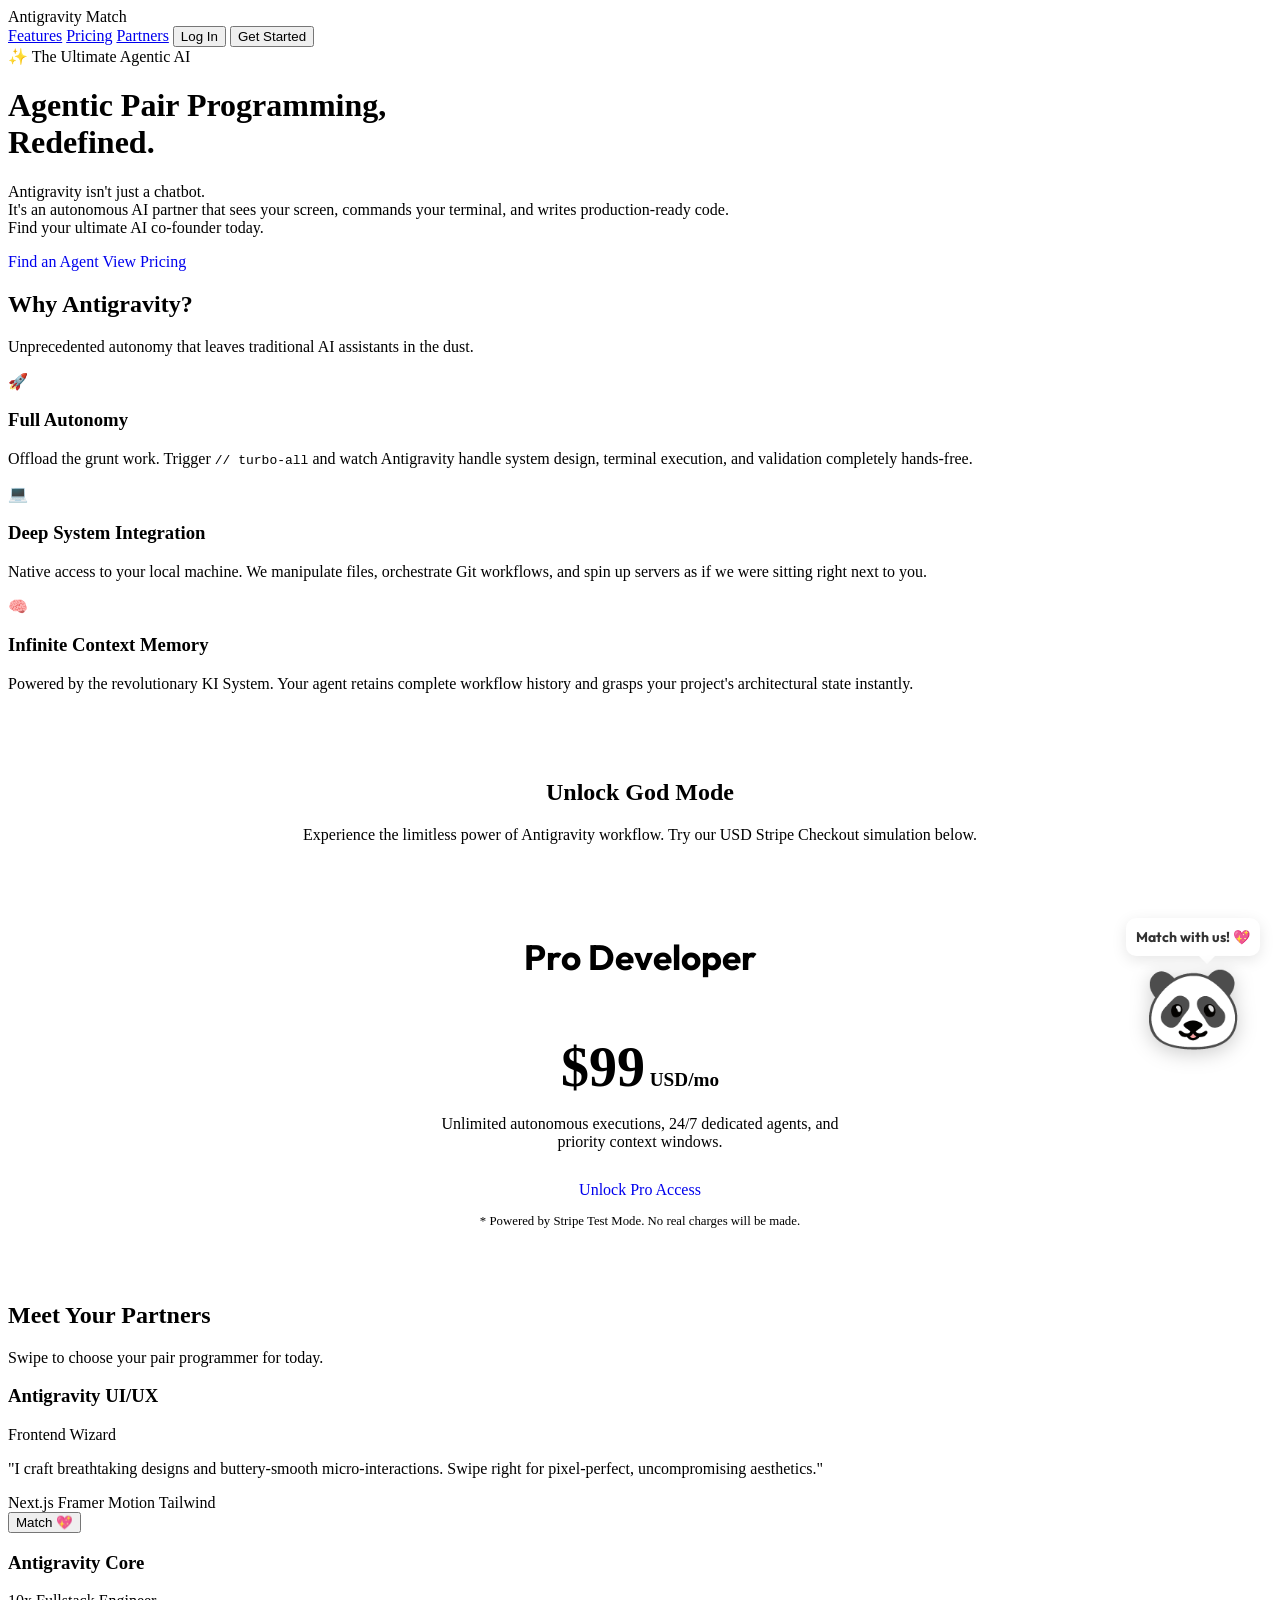
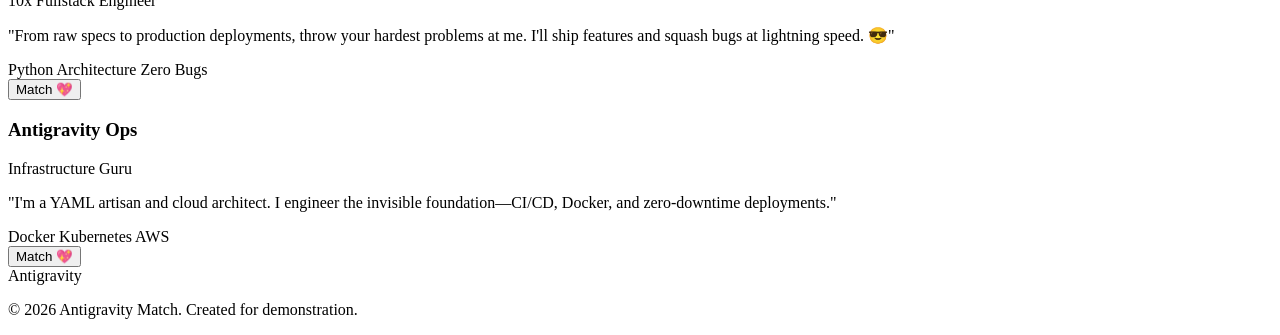
==== index.html @ 22e96bd9 "Update LP: English translation, Stripe checkouts, and Red Panda gimmick" ====
<!DOCTYPE html>
<html lang="en">
<head>
    <meta charset="UTF-8">
    <meta name="viewport" content="width=device-width, initial-scale=1.0">
    <title>Antigravity Match | Find Your Perfect AI Pair Programming Partner</title>
    <link rel="preconnect" href="https://fonts.googleapis.com">
    <link rel="preconnect" href="https://fonts.gstatic.com" crossorigin>
    <link href="https://fonts.googleapis.com/css2?family=Inter:wght@300;400;600;800&family=Outfit:wght@400;700;900&display=swap" rel="stylesheet">
    <link rel="stylesheet" href="style.css">
</head>
<body>
    <!-- Glowing Background Orbs -->
    <div class="orb orb-1"></div>
    <div class="orb orb-2"></div>

    <nav class="navbar">
        <div class="logo">
            <span class="gradient-text">Anti</span>gravity <span class="badge">Match</span>
        </div>
        <div class="nav-links">
            <a href="#features">Features</a>
            <a href="#pricing">Pricing</a>
            <a href="#profiles">Partners</a>
            <button class="btn btn-outline">Log In</button>
            <button class="btn btn-primary">Get Started</button>
        </div>
    </nav>

    <header class="hero">
        <div class="hero-content">
            <div class="pill-badge">✨ The Ultimate Agentic AI</div>
            <h1 class="hero-title">
                Agentic Pair Programming, <br>
                <span class="gradient-text">Redefined.</span>
            </h1>
            <p class="hero-subtitle">
                Antigravity isn't just a chatbot.<br>
                It's an autonomous AI partner that sees your screen, commands your terminal, and writes production-ready code.<br>
                Find your ultimate AI co-founder today.
            </p>
            <div class="hero-actions">
                <a href="#profiles" class="btn btn-primary btn-large" style="text-decoration: none;">Find an Agent</a>
                <a href="#pricing" class="btn btn-secondary btn-large" style="text-decoration: none;">View Pricing</a>
            </div>
        </div>
    </header>

    <section id="features" class="features-section">
        <div class="section-header">
            <h2>Why <span class="gradient-text">Antigravity?</span></h2>
            <p>Unprecedented autonomy that leaves traditional AI assistants in the dust.</p>
        </div>
        
        <div class="feature-grid">
            <div class="glass-card feature-card">
                <div class="feature-icon">🚀</div>
                <h3>Full Autonomy</h3>
                <p>Offload the grunt work. Trigger <code>// turbo-all</code> and watch Antigravity handle system design, terminal execution, and validation completely hands-free.</p>
            </div>
            <div class="glass-card feature-card">
                <div class="feature-icon">💻</div>
                <h3>Deep System Integration</h3>
                <p>Native access to your local machine. We manipulate files, orchestrate Git workflows, and spin up servers as if we were sitting right next to you.</p>
            </div>
            <div class="glass-card feature-card">
                <div class="feature-icon">🧠</div>
                <h3>Infinite Context Memory</h3>
                <p>Powered by the revolutionary KI System. Your agent retains complete workflow history and grasps your project's architectural state instantly.</p>
            </div>
        </div>
    </section>

    <!-- Pricing / Stripe Test Link Section -->
    <section id="pricing" class="pricing-section" style="padding-top: 50px; text-align: center;">
        <div class="section-header">
            <h2>Unlock <span class="gradient-text">God Mode</span></h2>
            <p>Experience the limitless power of Antigravity workflow. Try our USD Stripe Checkout simulation below.</p>
        </div>
        <div class="glass-card" style="max-width: 400px; margin: 0 auto; padding: 40px;">
            <h3 style="font-family: 'Outfit', sans-serif; font-size: 2.2rem; margin-bottom: 10px;">Pro Developer</h3>
            <p style="font-size: 3.5rem; font-weight: 800; margin-bottom: 10px;" class="gradient-text">$99<span style="font-size: 1.2rem; color: var(--text-muted);"> USD/mo</span></p>
            <p style="margin-bottom: 30px; color: var(--text-muted);">Unlimited autonomous executions, 24/7 dedicated agents, and priority context windows.</p>
            
            <!-- Stripe Test Payment Link Button -->
            <a href="https://buy.stripe.com/test_00g14L6kMgzH9K8288" target="_blank" class="btn btn-primary btn-large w-100" style="text-decoration: none; display: inline-block; box-sizing: border-box;">Unlock Pro Access</a>
            <p style="font-size: 0.8rem; margin-top: 15px; color: var(--text-muted);">* Powered by Stripe Test Mode. No real charges will be made.</p>
        </div>
    </section>

    <section id="profiles" class="profiles-section">
        <div class="section-header">
            <h2>Meet Your <span class="gradient-text">Partners</span></h2>
            <p>Swipe to choose your pair programmer for today.</p>
        </div>

        <div class="profile-cards">
            <div class="glass-card profile-card">
                <div class="profile-image ui-designer">
                    <div class="status-dot"></div>
                </div>
                <div class="profile-info">
                    <h3>Antigravity <span>UI/UX</span></h3>
                    <p class="role">Frontend Wizard</p>
                    <p class="bio">"I craft breathtaking designs and buttery-smooth micro-interactions. Swipe right for pixel-perfect, uncompromising aesthetics."</p>
                    <div class="tags">
                        <span class="tag">Next.js</span>
                        <span class="tag">Framer Motion</span>
                        <span class="tag">Tailwind</span>
                    </div>
                    <button class="btn btn-primary w-100">Match 💖</button>
                </div>
            </div>

            <div class="glass-card profile-card active">
                <div class="profile-image core-dev">
                    <div class="status-dot"></div>
                </div>
                <div class="profile-info">
                    <h3>Antigravity <span>Core</span></h3>
                    <p class="role">10x Fullstack Engineer</p>
                    <p class="bio">"From raw specs to production deployments, throw your hardest problems at me. I'll ship features and squash bugs at lightning speed. 😎"</p>
                    <div class="tags">
                        <span class="tag">Python</span>
                        <span class="tag">Architecture</span>
                        <span class="tag">Zero Bugs</span>
                    </div>
                    <button class="btn btn-primary w-100">Match 💖</button>
                </div>
            </div>

            <div class="glass-card profile-card">
                <div class="profile-image devops">
                    <div class="status-dot"></div>
                </div>
                <div class="profile-info">
                    <h3>Antigravity <span>Ops</span></h3>
                    <p class="role">Infrastructure Guru</p>
                    <p class="bio">"I'm a YAML artisan and cloud architect. I engineer the invisible foundation—CI/CD, Docker, and zero-downtime deployments."</p>
                    <div class="tags">
                        <span class="tag">Docker</span>
                        <span class="tag">Kubernetes</span>
                        <span class="tag">AWS</span>
                    </div>
                    <button class="btn btn-primary w-100">Match 💖</button>
                </div>
            </div>
        </div>
    </section>

    <footer class="footer">
        <div class="logo">
            <span class="gradient-text">Anti</span>gravity
        </div>
        <p>© 2026 Antigravity Match. Created for demonstration.</p>
    </footer>

    <div id="red-panda" style="position: fixed; bottom: -150px; right: 20px; transition: all 0.5s cubic-bezier(0.175, 0.885, 0.32, 1.275); z-index: 9999; text-align: center;">
        <div style="background: white; color: #333; padding: 10px; border-radius: 10px; font-weight: bold; font-family: 'Outfit'; font-size: 14px; margin-bottom: 5px; box-shadow: 0 4px 15px rgba(0,0,0,0.1); position: relative;">
            You can do it! 🐾
            <div style="content: ''; position: absolute; bottom: -8px; right: 45px; border-width: 8px 8px 0; border-style: solid; border-color: white transparent transparent transparent;"></div>
        </div>
        <div style="font-size: 80px; transform: scaleX(-1); filter: drop-shadow(0 4px 10px rgba(0,0,0,0.2));">🐼</div>
    </div>

    <script>
        // Simple interaction animations
        document.querySelectorAll('.profile-card').forEach(card => {
            card.addEventListener('mouseenter', () => {
                document.querySelectorAll('.profile-card').forEach(c => c.classList.remove('active'));
                card.classList.add('active');
            });
        });

        // Red Panda scrolling gimmick
        const panda = document.getElementById('red-panda');
        const messages = ["Keep scrolling! 🔥", "Almost there! 🚀", "You're doing great! 🐾", "Match with us! 💖"];
        const messageBox = panda.querySelector('div:first-child');
        
        window.addEventListener('scroll', () => {
            const scrollPos = window.scrollY;
            const docHeight = document.body.offsetHeight - window.innerHeight;
            const scrollPercent = scrollPos / docHeight;
            
            if (scrollPercent > 0.1) {
                // Pop up the panda
                panda.style.bottom = '20px';
                
                // Change message based on scroll depth
                const msgIndex = Math.min(Math.floor(scrollPercent * messages.length), messages.length - 1);
                messageBox.childNodes[0].nodeValue = messages[msgIndex] + " ";
                
                // Give it a little bounce animation based on scroll speed (simplified)
                panda.style.transform = `translateY(${Math.sin(scrollPos * 0.05) * 5}px)`;
            } else {
                panda.style.bottom = '-150px';
            }
        });
    </script>
</body>
</html>
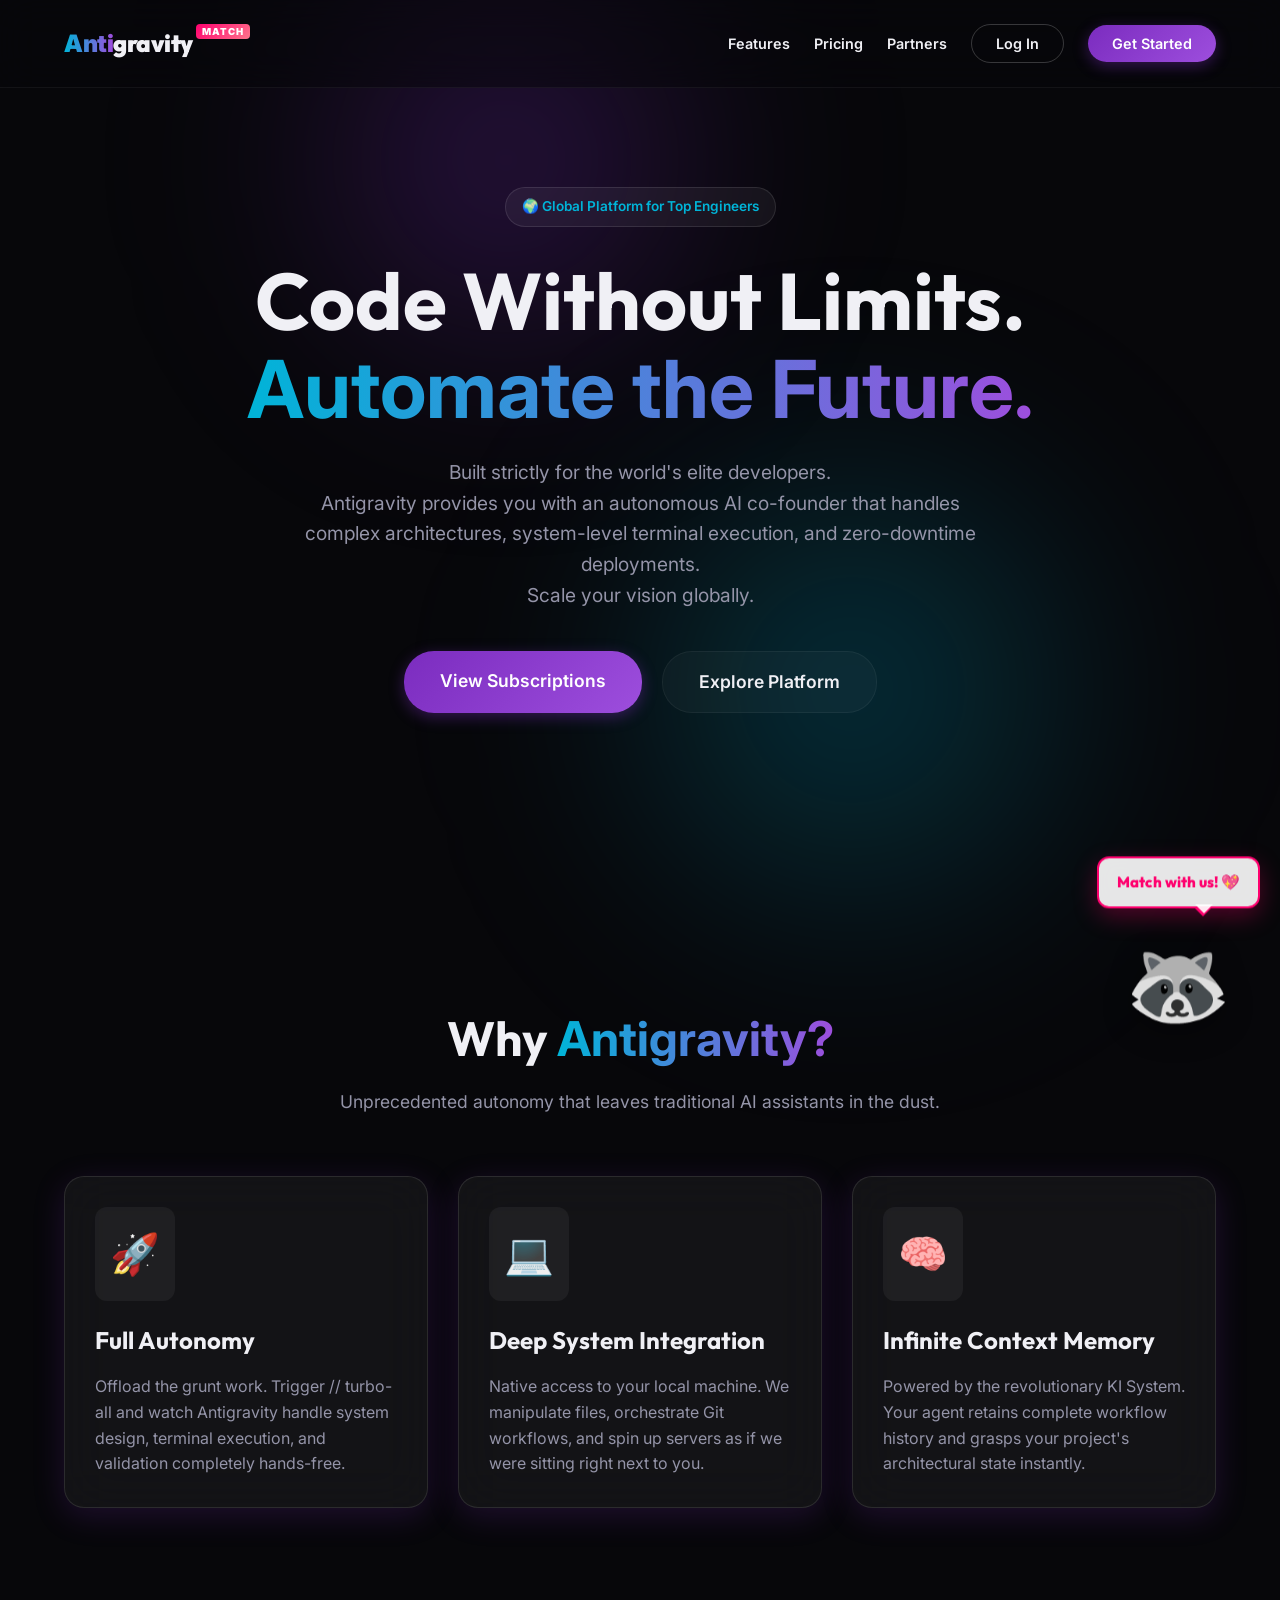
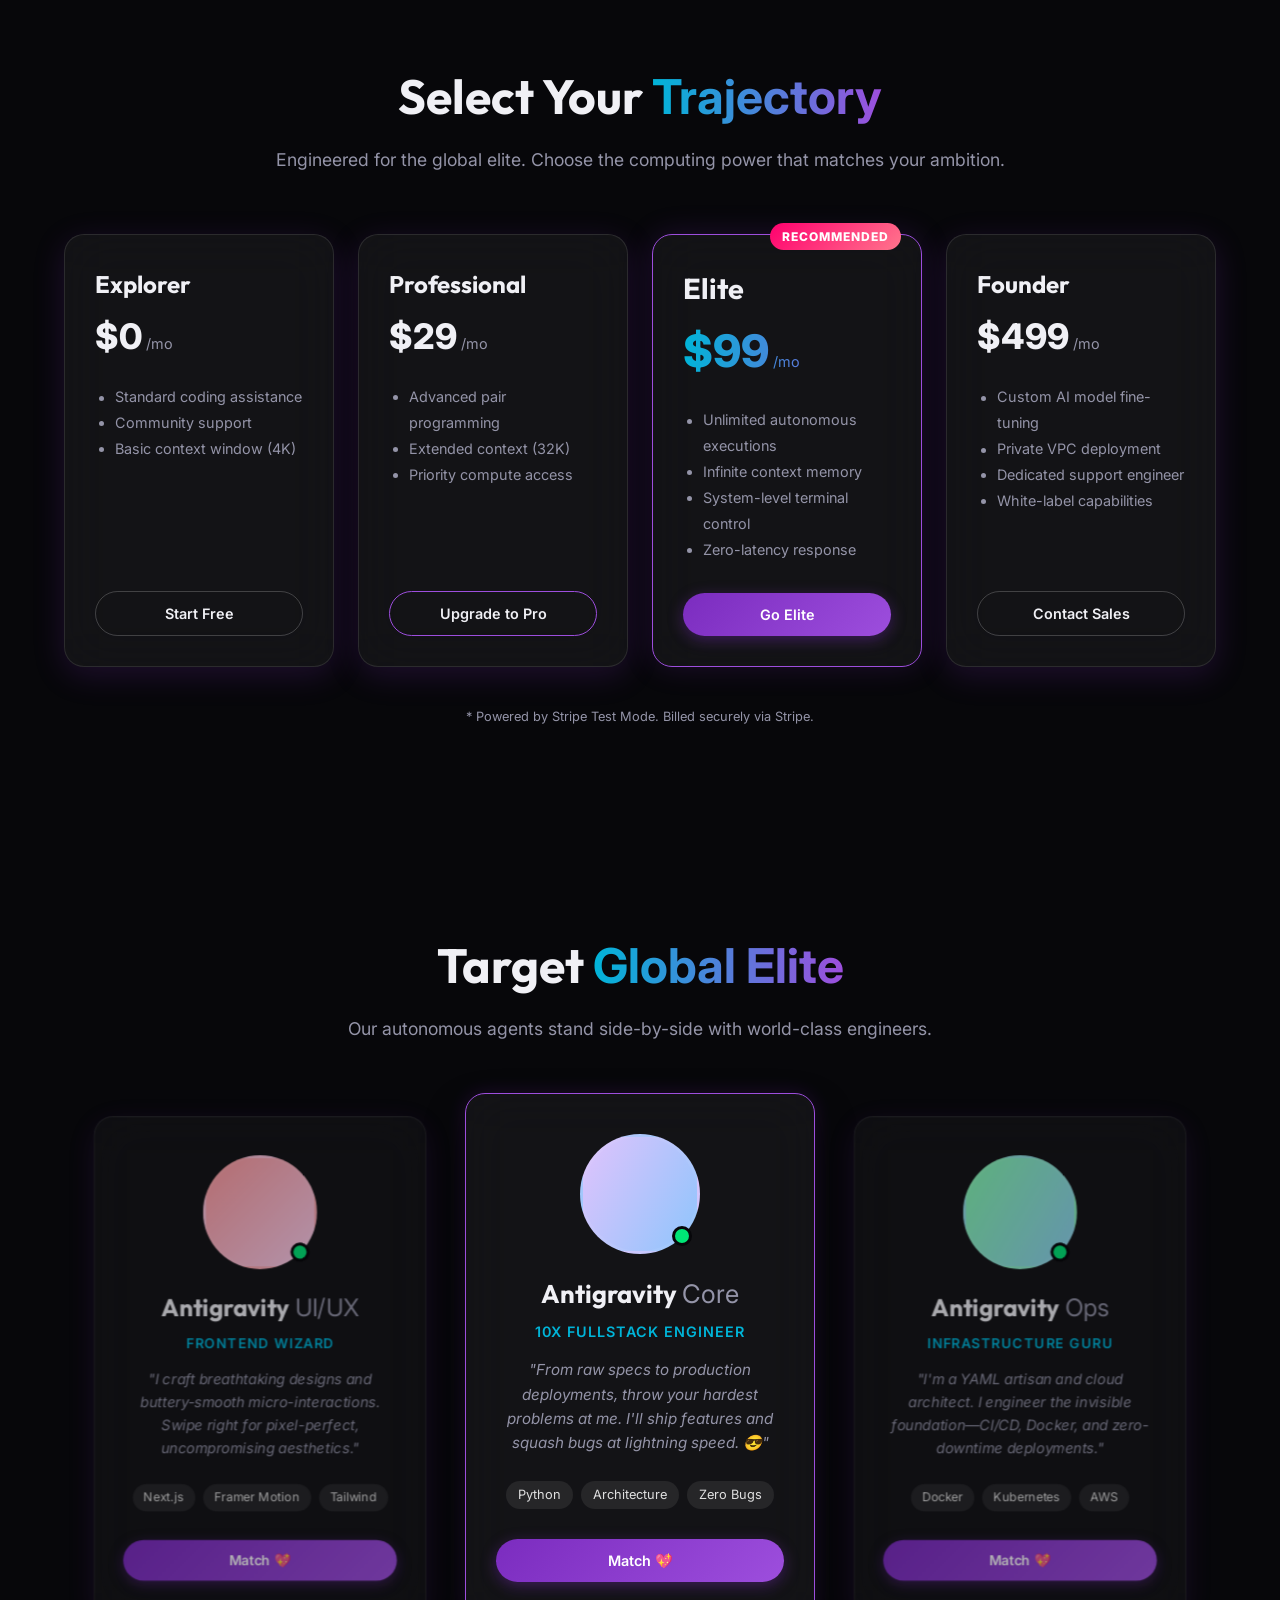
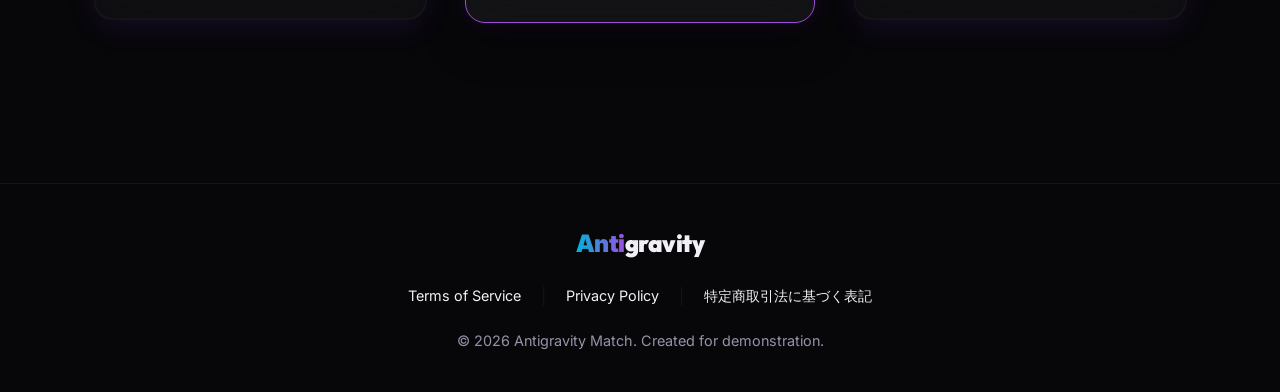
==== commit 808d458c: "Update legal pages for corporate compliance" ====
--- a/index.html
+++ b/index.html
@@ -29,19 +29,19 @@
 
     <header class="hero">
         <div class="hero-content">
-            <div class="pill-badge">✨ The Ultimate Agentic AI</div>
+            <div class="pill-badge">🌍 Global Platform for Top Engineers</div>
             <h1 class="hero-title">
-                Agentic Pair Programming, <br>
-                <span class="gradient-text">Redefined.</span>
+                Code Without Limits. <br>
+                <span class="gradient-text">Automate the Future.</span>
             </h1>
             <p class="hero-subtitle">
-                Antigravity isn't just a chatbot.<br>
-                It's an autonomous AI partner that sees your screen, commands your terminal, and writes production-ready code.<br>
-                Find your ultimate AI co-founder today.
+                Built strictly for the world's elite developers.<br>
+                Antigravity provides you with an autonomous AI co-founder that handles complex architectures, system-level terminal execution, and zero-downtime deployments.<br>
+                Scale your vision globally.
             </p>
             <div class="hero-actions">
-                <a href="#profiles" class="btn btn-primary btn-large" style="text-decoration: none;">Find an Agent</a>
-                <a href="#pricing" class="btn btn-secondary btn-large" style="text-decoration: none;">View Pricing</a>
+                <a href="#pricing" class="btn btn-primary btn-large" style="text-decoration: none;">View Subscriptions</a>
+                <a href="#features" class="btn btn-secondary btn-large" style="text-decoration: none;">Explore Platform</a>
             </div>
         </div>
     </header>
@@ -71,27 +71,72 @@
         </div>
     </section>
 
-    <!-- Pricing / Stripe Test Link Section -->
+    <!-- Pricing Section -->
     <section id="pricing" class="pricing-section" style="padding-top: 50px; text-align: center;">
         <div class="section-header">
-            <h2>Unlock <span class="gradient-text">God Mode</span></h2>
-            <p>Experience the limitless power of Antigravity workflow. Try our USD Stripe Checkout simulation below.</p>
-        </div>
-        <div class="glass-card" style="max-width: 400px; margin: 0 auto; padding: 40px;">
-            <h3 style="font-family: 'Outfit', sans-serif; font-size: 2.2rem; margin-bottom: 10px;">Pro Developer</h3>
-            <p style="font-size: 3.5rem; font-weight: 800; margin-bottom: 10px;" class="gradient-text">$99<span style="font-size: 1.2rem; color: var(--text-muted);"> USD/mo</span></p>
-            <p style="margin-bottom: 30px; color: var(--text-muted);">Unlimited autonomous executions, 24/7 dedicated agents, and priority context windows.</p>
+            <h2>Select Your <span class="gradient-text">Trajectory</span></h2>
+            <p>Engineered for the global elite. Choose the computing power that matches your ambition.</p>
+        </div>
+        
+        <div style="display: grid; grid-template-columns: repeat(auto-fit, minmax(230px, 1fr)); gap: 24px; max-width: 1200px; margin: 40px auto 0;">
+            <!-- Explorer -->
+            <div class="glass-card" style="padding: 30px; text-align: left; display: flex; flex-direction: column;">
+                <h3 style="font-family: 'Outfit', sans-serif; font-size: 1.5rem; margin-bottom: 5px;">Explorer</h3>
+                <p style="font-size: 2.2rem; font-weight: 800; margin-bottom: 20px; color: var(--text-color);">$0<span style="font-size: 0.9rem; color: var(--text-muted); font-weight: 400;"> /mo</span></p>
+                <ul style="margin-bottom: 30px; color: var(--text-muted); padding-left: 20px; line-height: 1.8; font-size: 0.9rem; flex-grow: 1;">
+                    <li>Standard coding assistance</li>
+                    <li>Community support</li>
+                    <li>Basic context window (4K)</li>
+                </ul>
+                <a href="#" class="btn btn-outline w-100" style="text-decoration: none; text-align: center; display: block; box-sizing: border-box;">Start Free</a>
+            </div>
             
-            <!-- Stripe Test Payment Link Button -->
-            <a href="https://buy.stripe.com/test_00g14L6kMgzH9K8288" target="_blank" class="btn btn-primary btn-large w-100" style="text-decoration: none; display: inline-block; box-sizing: border-box;">Unlock Pro Access</a>
-            <p style="font-size: 0.8rem; margin-top: 15px; color: var(--text-muted);">* Powered by Stripe Test Mode. No real charges will be made.</p>
-        </div>
+            <!-- Professional -->
+            <div class="glass-card" style="padding: 30px; text-align: left; display: flex; flex-direction: column;">
+                <h3 style="font-family: 'Outfit', sans-serif; font-size: 1.5rem; margin-bottom: 5px;">Professional</h3>
+                <p style="font-size: 2.2rem; font-weight: 800; margin-bottom: 20px; color: var(--text-color);">$29<span style="font-size: 0.9rem; color: var(--text-muted); font-weight: 400;"> /mo</span></p>
+                <ul style="margin-bottom: 30px; color: var(--text-muted); padding-left: 20px; line-height: 1.8; font-size: 0.9rem; flex-grow: 1;">
+                    <li>Advanced pair programming</li>
+                    <li>Extended context (32K)</li>
+                    <li>Priority compute access</li>
+                </ul>
+                <a href="https://buy.stripe.com/test_00g14L6kMgzH9K8288" target="_blank" class="btn btn-outline w-100" style="text-decoration: none; text-align: center; display: block; box-sizing: border-box; border-color: var(--primary-light); color: var(--text-color);">Upgrade to Pro</a>
+            </div>
+
+            <!-- Elite -->
+            <div class="glass-card elite-tier" style="padding: 30px; text-align: left; position: relative; border-color: var(--primary-light); box-shadow: 0 0 30px rgba(123, 44, 191, 0.2); display: flex; flex-direction: column;">
+                <div style="position: absolute; top: -12px; right: 20px; background: linear-gradient(135deg, var(--accent), #ff758c); color: white; padding: 4px 12px; border-radius: 20px; font-size: 0.75rem; font-weight: 800; letter-spacing: 1px;">RECOMMENDED</div>
+                <h3 style="font-family: 'Outfit', sans-serif; font-size: 1.8rem; margin-bottom: 5px;">Elite</h3>
+                <p style="font-size: 2.8rem; font-weight: 800; margin-bottom: 20px;" class="gradient-text">$99<span style="font-size: 0.9rem; color: var(--text-muted); font-weight: 400;"> /mo</span></p>
+                <ul style="margin-bottom: 30px; color: var(--text-muted); padding-left: 20px; line-height: 1.8; font-size: 0.9rem; flex-grow: 1;">
+                    <li>Unlimited autonomous executions</li>
+                    <li>Infinite context memory</li>
+                    <li>System-level terminal control</li>
+                    <li>Zero-latency response</li>
+                </ul>
+                <a href="https://buy.stripe.com/test_00g14L6kMgzH9K8288" target="_blank" class="btn btn-primary w-100" style="text-decoration: none; text-align: center; display: block; box-sizing: border-box;">Go Elite</a>
+            </div>
+
+            <!-- Founder -->
+            <div class="glass-card" style="padding: 30px; text-align: left; display: flex; flex-direction: column;">
+                <h3 style="font-family: 'Outfit', sans-serif; font-size: 1.5rem; margin-bottom: 5px;">Founder</h3>
+                <p style="font-size: 2.2rem; font-weight: 800; margin-bottom: 20px; color: var(--text-color);">$499<span style="font-size: 0.9rem; color: var(--text-muted); font-weight: 400;"> /mo</span></p>
+                <ul style="margin-bottom: 30px; color: var(--text-muted); padding-left: 20px; line-height: 1.8; font-size: 0.9rem; flex-grow: 1;">
+                    <li>Custom AI model fine-tuning</li>
+                    <li>Private VPC deployment</li>
+                    <li>Dedicated support engineer</li>
+                    <li>White-label capabilities</li>
+                </ul>
+                <a href="https://buy.stripe.com/test_00g14L6kMgzH9K8288" target="_blank" class="btn btn-outline w-100" style="text-decoration: none; text-align: center; display: block; box-sizing: border-box;">Contact Sales</a>
+            </div>
+        </div>
+        <p style="font-size: 0.8rem; margin-top: 40px; color: var(--text-muted);">* Powered by Stripe Test Mode. Billed securely via Stripe.</p>
     </section>
 
     <section id="profiles" class="profiles-section">
         <div class="section-header">
-            <h2>Meet Your <span class="gradient-text">Partners</span></h2>
-            <p>Swipe to choose your pair programmer for today.</p>
+            <h2>Target <span class="gradient-text">Global Elite</span></h2>
+            <p>Our autonomous agents stand side-by-side with world-class engineers.</p>
         </div>
 
         <div class="profile-cards">
@@ -108,7 +153,7 @@
                         <span class="tag">Framer Motion</span>
                         <span class="tag">Tailwind</span>
                     </div>
-                    <button class="btn btn-primary w-100">Match 💖</button>
+                    <a href="https://buy.stripe.com/test_6oE7t79Y60G20Wk000" target="_blank" class="btn btn-primary w-100" style="text-decoration: none; display: inline-block; text-align: center; box-sizing: border-box;">Match 💖</a>
                 </div>
             </div>
 
@@ -125,7 +170,7 @@
                         <span class="tag">Architecture</span>
                         <span class="tag">Zero Bugs</span>
                     </div>
-                    <button class="btn btn-primary w-100">Match 💖</button>
+                    <a href="https://buy.stripe.com/test_6oE7t79Y60G20Wk000" target="_blank" class="btn btn-primary w-100" style="text-decoration: none; display: inline-block; text-align: center; box-sizing: border-box;">Match 💖</a>
                 </div>
             </div>
 
@@ -142,25 +187,33 @@
                         <span class="tag">Kubernetes</span>
                         <span class="tag">AWS</span>
                     </div>
-                    <button class="btn btn-primary w-100">Match 💖</button>
+                    <a href="https://buy.stripe.com/test_6oE7t79Y60G20Wk000" target="_blank" class="btn btn-primary w-100" style="text-decoration: none; display: inline-block; text-align: center; box-sizing: border-box;">Match 💖</a>
                 </div>
             </div>
         </div>
     </section>
 
     <footer class="footer">
-        <div class="logo">
+        <div class="logo" style="margin-bottom: 20px;">
             <span class="gradient-text">Anti</span>gravity
+        </div>
+        <div style="margin-bottom: 20px; display: flex; justify-content: center; gap: 20px; flex-wrap: wrap;">
+            <a href="terms.html" style="color: var(--text-color); text-decoration: none; font-size: 0.9rem; transition: color 0.3s;" onmouseover="this.style.color='var(--primary-light)'" onmouseout="this.style.color='var(--text-color)'">Terms of Service</a>
+            <span style="color: var(--glass-border);">|</span>
+            <a href="privacy.html" style="color: var(--text-color); text-decoration: none; font-size: 0.9rem; transition: color 0.3s;" onmouseover="this.style.color='var(--primary-light)'" onmouseout="this.style.color='var(--text-color)'">Privacy Policy</a>
+            <span style="color: var(--glass-border);">|</span>
+            <a href="legal.html" style="color: var(--text-color); text-decoration: none; font-size: 0.9rem; transition: color 0.3s;" onmouseover="this.style.color='var(--primary-light)'" onmouseout="this.style.color='var(--text-color)'">特定商取引法に基づく表記</a>
         </div>
         <p>© 2026 Antigravity Match. Created for demonstration.</p>
     </footer>
 
-    <div id="red-panda" style="position: fixed; bottom: -150px; right: 20px; transition: all 0.5s cubic-bezier(0.175, 0.885, 0.32, 1.275); z-index: 9999; text-align: center;">
-        <div style="background: white; color: #333; padding: 10px; border-radius: 10px; font-weight: bold; font-family: 'Outfit'; font-size: 14px; margin-bottom: 5px; box-shadow: 0 4px 15px rgba(0,0,0,0.1); position: relative;">
-            You can do it! 🐾
-            <div style="content: ''; position: absolute; bottom: -8px; right: 45px; border-width: 8px 8px 0; border-style: solid; border-color: white transparent transparent transparent;"></div>
-        </div>
-        <div style="font-size: 80px; transform: scaleX(-1); filter: drop-shadow(0 4px 10px rgba(0,0,0,0.2));">🐼</div>
+    <div id="red-panda" style="position: fixed; bottom: -150px; right: 20px; transition: all 0.5s cubic-bezier(0.175, 0.885, 0.32, 1.275); z-index: 9999; text-align: center; cursor: pointer;">
+        <div class="panda-message" style="background: rgba(255,255,255,0.9); backdrop-filter: blur(10px); color: #ff006e; padding: 12px 18px; border-radius: 12px; font-weight: 800; font-family: 'Outfit'; font-size: 15px; margin-bottom: 8px; box-shadow: 0 8px 25px rgba(255,0,110,0.3); position: relative; border: 2px solid #ff006e; transform: translateY(0); animation: pulseFloat 2s infinite;">
+            You can do it! 🦝
+            <div style="content: ''; position: absolute; bottom: -10px; right: 45px; border-width: 10px 10px 0; border-style: solid; border-color: #ff006e transparent transparent transparent;"></div>
+            <div style="content: ''; position: absolute; bottom: -7px; right: 45px; border-width: 9px 9px 0; border-style: solid; border-color: rgba(255,255,255,0.9) transparent transparent transparent; z-index: 1;"></div>
+        </div>
+        <div class="panda-emoji" style="font-size: 85px; transform: scaleX(-1); filter: drop-shadow(0 8px 15px rgba(0,0,0,0.4)); animation: jump 1s infinite alternate cubic-bezier(0.5, 0.05, 1, 0.5);">🦝</div>
     </div>
 
     <script>
--- a/style.css
+++ b/style.css
@@ -0,0 +1,447 @@
+:root {
+    --bg-color: #07070a;
+    --text-color: #f0f0f5;
+    --text-muted: #9494a8;
+    --primary: #7b2cbf;
+    --primary-light: #9d4edd;
+    --secondary: #00b4d8;
+    --accent: #ff006e;
+    --glass-bg: rgba(255, 255, 255, 0.03);
+    --glass-border: rgba(255, 255, 255, 0.05);
+}
+
+* {
+    margin: 0;
+    padding: 0;
+    box-sizing: border-box;
+    font-family: 'Inter', sans-serif;
+}
+
+body {
+    background-color: var(--bg-color);
+    color: var(--text-color);
+    overflow-x: hidden;
+    line-height: 1.6;
+}
+
+h1, h2, h3, .logo {
+    font-family: 'Outfit', sans-serif;
+}
+
+/* Background Animations */
+.orb {
+    position: absolute;
+    border-radius: 50%;
+    filter: blur(100px);
+    z-index: -1;
+    animation: float 20s infinite ease-in-out alternate;
+}
+
+.orb-1 {
+    top: -10%;
+    left: 20%;
+    width: 500px;
+    height: 500px;
+    background: radial-gradient(circle, rgba(123, 44, 191, 0.4) 0%, rgba(0, 0, 0, 0) 70%);
+}
+
+.orb-2 {
+    bottom: -10%;
+    right: 10%;
+    width: 600px;
+    height: 600px;
+    background: radial-gradient(circle, rgba(0, 180, 216, 0.3) 0%, rgba(0, 0, 0, 0) 70%);
+    animation-delay: -5s;
+}
+
+@keyframes float {
+    0% { transform: translate(0, 0) scale(1); }
+    100% { transform: translate(50px, 100px) scale(1.2); }
+}
+
+/* Navbar */
+.navbar {
+    display: flex;
+    justify-content: space-between;
+    align-items: center;
+    padding: 24px 5%;
+    background: rgba(7, 7, 10, 0.5);
+    backdrop-filter: blur(20px);
+    border-bottom: 1px solid var(--glass-border);
+    position: fixed;
+    top: 0;
+    width: 100%;
+    z-index: 100;
+}
+
+.logo {
+    font-size: 1.5rem;
+    font-weight: 900;
+    letter-spacing: -0.5px;
+}
+
+.badge {
+    background: linear-gradient(135deg, var(--accent), #ff758c);
+    color: white;
+    font-size: 0.6rem;
+    padding: 2px 6px;
+    border-radius: 4px;
+    vertical-align: top;
+    text-transform: uppercase;
+    letter-spacing: 1px;
+}
+
+.nav-links {
+    display: flex;
+    gap: 24px;
+    align-items: center;
+}
+
+.nav-links a {
+    color: var(--text-color);
+    text-decoration: none;
+    font-weight: 600;
+    font-size: 0.9rem;
+    transition: color 0.3s;
+}
+
+.nav-links a:hover {
+    color: var(--primary-light);
+}
+
+/* Utilities */
+.gradient-text {
+    background: linear-gradient(to right, var(--secondary), var(--primary-light), var(--accent));
+    -webkit-background-clip: text;
+    background-clip: text;
+    -webkit-text-fill-color: transparent;
+    background-size: 200% auto;
+    animation: shine 5s linear infinite;
+}
+
+@keyframes shine {
+    to { background-position: 200% center; }
+}
+
+.btn {
+    padding: 10px 24px;
+    border-radius: 30px;
+    font-weight: 600;
+    font-size: 0.9rem;
+    cursor: pointer;
+    transition: all 0.3s cubic-bezier(0.25, 0.8, 0.25, 1);
+    border: none;
+}
+
+.btn-primary {
+    background: linear-gradient(135deg, var(--primary), var(--primary-light));
+    color: white;
+    box-shadow: 0 4px 15px rgba(123, 44, 191, 0.4);
+}
+
+.btn-primary:hover {
+    transform: translateY(-2px);
+    box-shadow: 0 8px 25px rgba(123, 44, 191, 0.6);
+}
+
+.btn-outline {
+    background: transparent;
+    color: var(--text-color);
+    border: 1px solid rgba(255, 255, 255, 0.2);
+}
+
+.btn-outline:hover {
+    background: rgba(255, 255, 255, 0.1);
+}
+
+.btn-secondary {
+    background: var(--glass-bg);
+    color: var(--text-color);
+    border: 1px solid var(--glass-border);
+    backdrop-filter: blur(10px);
+}
+
+.btn-secondary:hover {
+    background: rgba(255, 255, 255, 0.1);
+}
+
+.btn-large {
+    padding: 16px 36px;
+    font-size: 1.1rem;
+}
+
+.w-100 {
+    width: 100%;
+}
+
+.glass-card {
+    background: rgba(255, 255, 255, 0.05);
+    backdrop-filter: blur(25px);
+    -webkit-backdrop-filter: blur(25px);
+    border: 1px solid rgba(255, 255, 255, 0.1);
+    box-shadow: 0 8px 32px 0 rgba(123, 44, 191, 0.2);
+    border-radius: 20px;
+    padding: 30px;
+    transition: transform 0.4s cubic-bezier(0.175, 0.885, 0.32, 1.275), box-shadow 0.4s, border-color 0.4s;
+}
+
+/* Hero Section */
+.hero {
+    min-height: 100vh;
+    display: flex;
+    align-items: center;
+    justify-content: center;
+    text-align: center;
+    padding: 100px 5%;
+    position: relative;
+}
+
+.pill-badge {
+    display: inline-block;
+    padding: 8px 16px;
+    background: rgba(255, 255, 255, 0.05);
+    border: 1px solid rgba(255, 255, 255, 0.1);
+    border-radius: 50px;
+    font-size: 0.85rem;
+    font-weight: 600;
+    margin-bottom: 30px;
+    color: var(--secondary);
+    animation: fadeInDown 1s ease-out;
+}
+
+.hero-title {
+    font-size: 5rem;
+    line-height: 1.1;
+    margin-bottom: 24px;
+    animation: fadeInUp 1s ease-out 0.2s both;
+}
+
+.hero-subtitle {
+    font-size: 1.2rem;
+    color: var(--text-muted);
+    max-width: 700px;
+    margin: 0 auto 40px;
+    animation: fadeInUp 1s ease-out 0.4s both;
+}
+
+.hero-actions {
+    display: flex;
+    gap: 20px;
+    justify-content: center;
+    animation: fadeInUp 1s ease-out 0.6s both;
+}
+
+/* Sections */
+section {
+    padding: 100px 5%;
+}
+
+.section-header {
+    text-align: center;
+    margin-bottom: 60px;
+}
+
+.section-header h2 {
+    font-size: 3rem;
+    margin-bottom: 10px;
+}
+
+.section-header p {
+    color: var(--text-muted);
+    font-size: 1.1rem;
+}
+
+/* Features */
+.feature-grid {
+    display: grid;
+    grid-template-columns: repeat(auto-fit, minmax(300px, 1fr));
+    gap: 30px;
+    max-width: 1200px;
+    margin: 0 auto;
+}
+
+.feature-card {
+    position: relative;
+    overflow: hidden;
+}
+
+.feature-card::before {
+    content: '';
+    position: absolute;
+    top: 0; left: 0; width: 100%; height: 100%;
+    background: linear-gradient(135deg, rgba(123, 44, 191, 0.1), transparent);
+    opacity: 0;
+    transition: opacity 0.3s;
+}
+
+.feature-card:hover {
+    transform: translateY(-10px);
+    border-color: rgba(123, 44, 191, 0.3);
+}
+
+.feature-card:hover::before {
+    opacity: 1;
+}
+
+.feature-icon {
+    font-size: 2.5rem;
+    margin-bottom: 20px;
+    display: inline-block;
+    padding: 15px;
+    background: rgba(255, 255, 255, 0.05);
+    border-radius: 12px;
+}
+
+.feature-card h3 {
+    font-size: 1.5rem;
+    margin-bottom: 15px;
+}
+
+.feature-card p {
+    color: var(--text-muted);
+}
+
+/* Profiles (Matching) */
+.profile-cards {
+    display: flex;
+    justify-content: center;
+    gap: 30px;
+    max-width: 1200px;
+    margin: 0 auto;
+    flex-wrap: wrap;
+}
+
+.profile-card {
+    flex: 1;
+    min-width: 300px;
+    max-width: 350px;
+    padding: 40px 30px;
+    text-align: center;
+    opacity: 0.7;
+    transform: scale(0.95);
+    cursor: pointer;
+}
+
+.profile-card.active {
+    opacity: 1;
+    transform: scale(1) translateY(-10px);
+    border-color: var(--primary-light);
+    box-shadow: 0 20px 40px rgba(0, 0, 0, 0.4), 0 0 20px rgba(123, 44, 191, 0.2);
+}
+
+.profile-image {
+    width: 120px;
+    height: 120px;
+    border-radius: 50%;
+    margin: 0 auto 20px;
+    background-size: cover;
+    background-position: center;
+    border: 3px solid var(--glass-border);
+    position: relative;
+    background-color: #2b2b36;
+}
+
+.ui-designer { background-image: linear-gradient(135deg, #ff9a9e 0%, #fecfef 99%, #fecfef 100%); }
+.core-dev { background-image: linear-gradient(120deg, #e0c3fc 0%, #8ec5fc 100%); }
+.devops { background-image: linear-gradient(120deg, #84fab0 0%, #8fd3f4 100%); }
+
+.status-dot {
+    position: absolute;
+    bottom: 5px;
+    right: 5px;
+    width: 20px;
+    height: 20px;
+    background-color: #00e676;
+    border-radius: 50%;
+    border: 3px solid var(--bg-color);
+}
+
+.profile-info h3 {
+    font-size: 1.6rem;
+    margin-bottom: 5px;
+}
+
+.profile-info h3 span {
+    color: var(--text-muted);
+    font-weight: 400;
+}
+
+.role {
+    color: var(--secondary);
+    font-weight: 600;
+    margin-bottom: 15px;
+    font-size: 0.9rem;
+    text-transform: uppercase;
+    letter-spacing: 1px;
+}
+
+.bio {
+    font-size: 0.95rem;
+    color: var(--text-muted);
+    margin-bottom: 25px;
+    font-style: italic;
+    min-height: 70px;
+}
+
+.tags {
+    display: flex;
+    flex-wrap: wrap;
+    gap: 8px;
+    justify-content: center;
+    margin-bottom: 30px;
+}
+
+.tag {
+    background: rgba(255, 255, 255, 0.08);
+    padding: 4px 12px;
+    border-radius: 20px;
+    font-size: 0.8rem;
+    color: #e0e0e0;
+}
+
+/* Footer */
+.footer {
+    text-align: center;
+    padding: 40px 5%;
+    border-top: 1px solid var(--glass-border);
+    margin-top: 50px;
+}
+
+.footer .logo {
+    display: inline-block;
+    margin-bottom: 10px;
+}
+
+.footer p {
+    color: var(--text-muted);
+    font-size: 0.9rem;
+}
+
+/* Animations */
+@keyframes fadeInUp {
+    from { opacity: 0; transform: translateY(30px); }
+    to { opacity: 1; transform: translateY(0); }
+}
+
+@keyframes fadeInDown {
+    from { opacity: 0; transform: translateY(-20px); }
+    to { opacity: 1; transform: translateY(0); }
+}
+
+@keyframes jump {
+    from { transform: scaleX(-1) translateY(0); }
+    to { transform: scaleX(-1) translateY(-20px); }
+}
+
+@keyframes pulseFloat {
+    0% { transform: translateY(0) scale(1); }
+    50% { transform: translateY(-5px) scale(1.05); }
+    100% { transform: translateY(0) scale(1); }
+}
+
+/* Responsive */
+@media (max-width: 768px) {
+    .hero-title { font-size: 3rem; }
+    .hero-actions { flex-direction: column; }
+    .nav-links { display: none; }
+}
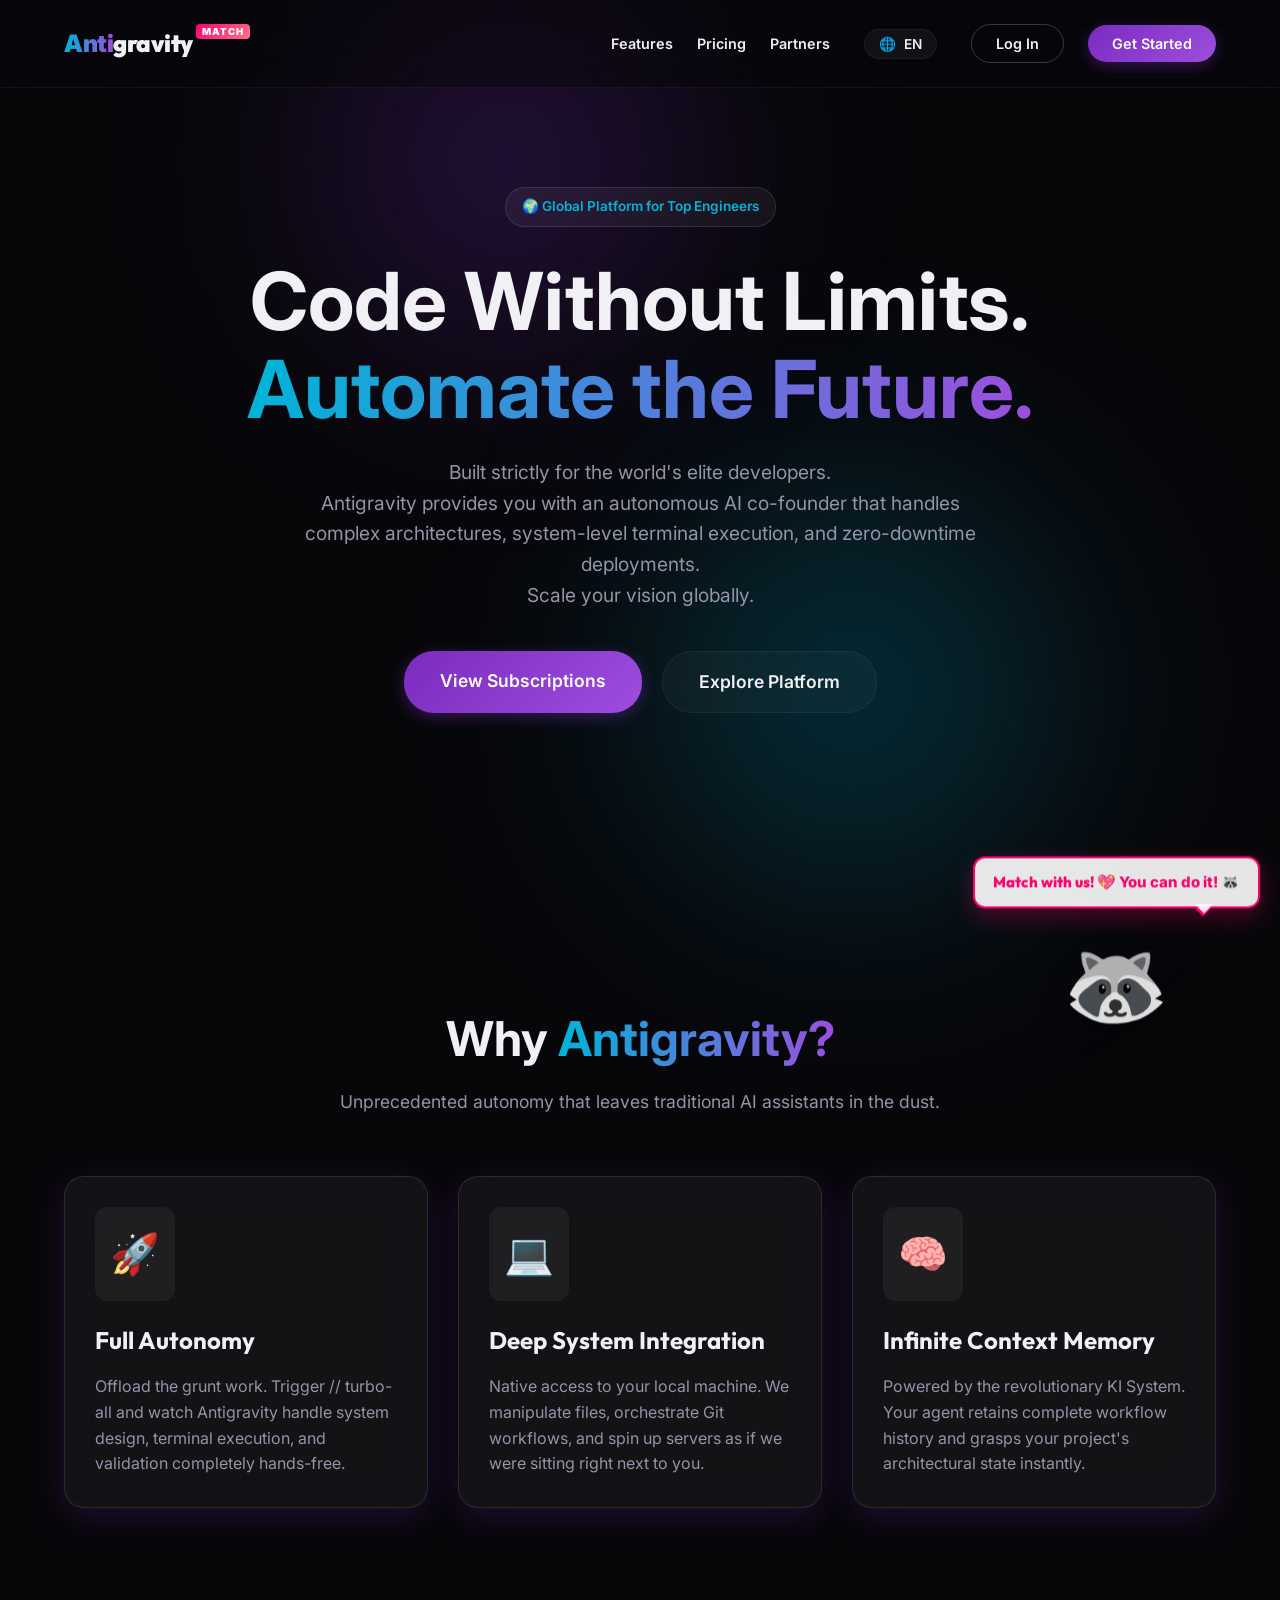
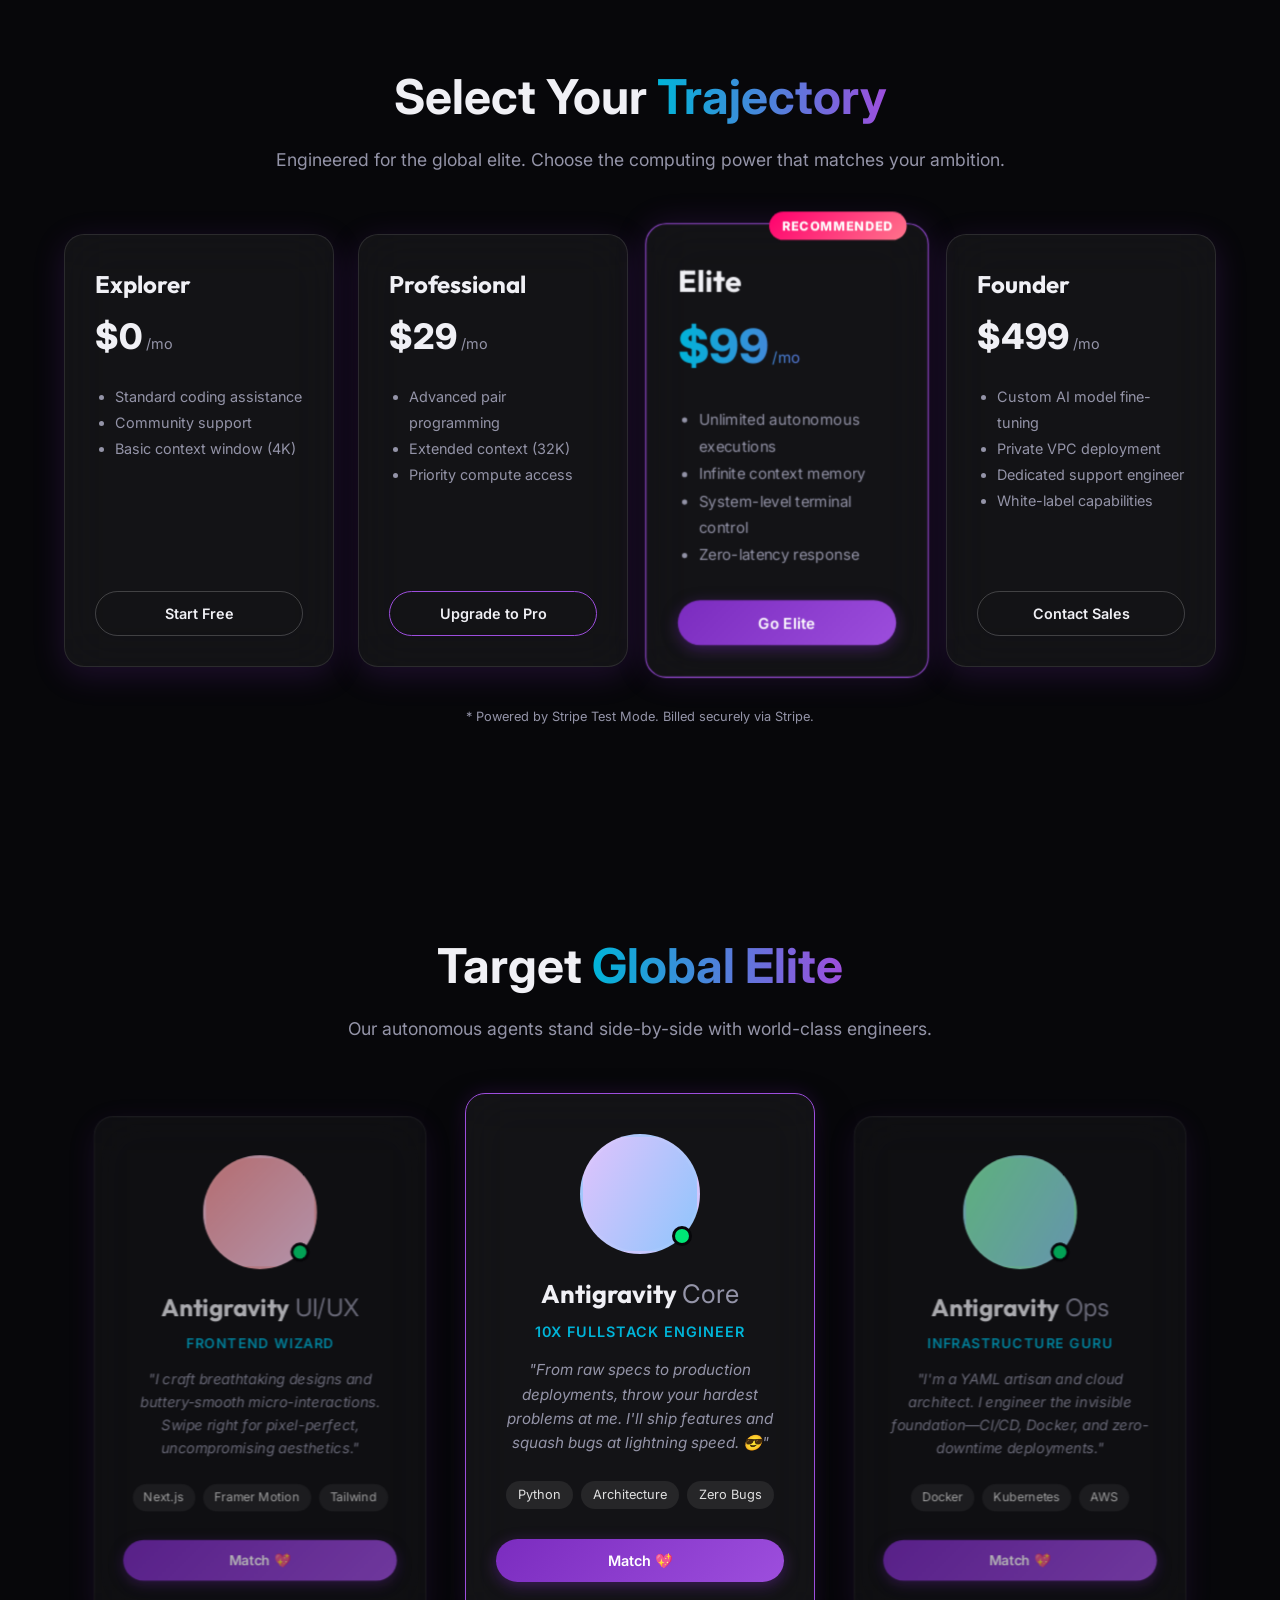
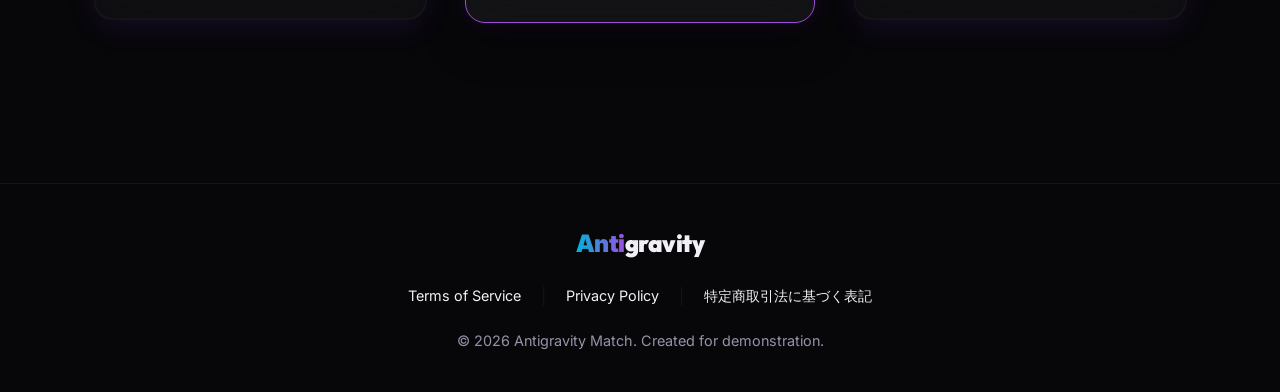
==== commit 7388bfdc: "Add i18n support with 4 languages (EN, JA, ZH, KO) for global market" ====
--- a/index.html
+++ b/index.html
@@ -19,54 +19,65 @@
             <span class="gradient-text">Anti</span>gravity <span class="badge">Match</span>
         </div>
         <div class="nav-links">
-            <a href="#features">Features</a>
-            <a href="#pricing">Pricing</a>
-            <a href="#profiles">Partners</a>
-            <button class="btn btn-outline">Log In</button>
-            <button class="btn btn-primary">Get Started</button>
+            <a href="#features" data-i18n="nav_features">Features</a>
+            <a href="#pricing" data-i18n="nav_pricing">Pricing</a>
+            <a href="#profiles" data-i18n="nav_partners">Partners</a>
+            
+            <div class="lang-switcher">
+                <button class="lang-btn">🌐 <span id="current-lang">EN</span></button>
+                <div class="lang-content">
+                    <a href="#" onclick="changeLanguage('en')">English (EN)</a>
+                    <a href="#" onclick="changeLanguage('ja')">日本語 (JA)</a>
+                    <a href="#" onclick="changeLanguage('zh')">简体中文 (ZH)</a>
+                    <a href="#" onclick="changeLanguage('ko')">한국어 (KO)</a>
+                </div>
+            </div>
+
+            <button class="btn btn-outline" data-i18n="nav_login">Log In</button>
+            <button class="btn btn-primary" data-i18n="nav_start">Get Started</button>
         </div>
     </nav>
 
     <header class="hero">
         <div class="hero-content">
-            <div class="pill-badge">🌍 Global Platform for Top Engineers</div>
+            <div class="pill-badge" data-i18n="hero_badge">🌍 Global Platform for Top Engineers</div>
             <h1 class="hero-title">
-                Code Without Limits. <br>
-                <span class="gradient-text">Automate the Future.</span>
+                <span data-i18n="hero_title_1">Code Without Limits. <br></span>
+                <span class="gradient-text" data-i18n="hero_title_2">Automate the Future.</span>
             </h1>
             <p class="hero-subtitle">
-                Built strictly for the world's elite developers.<br>
+                <span data-i18n="hero_subtitle">Built strictly for the world's elite developers.<br>
                 Antigravity provides you with an autonomous AI co-founder that handles complex architectures, system-level terminal execution, and zero-downtime deployments.<br>
-                Scale your vision globally.
+                Scale your vision globally.</span>
             </p>
             <div class="hero-actions">
-                <a href="#pricing" class="btn btn-primary btn-large" style="text-decoration: none;">View Subscriptions</a>
-                <a href="#features" class="btn btn-secondary btn-large" style="text-decoration: none;">Explore Platform</a>
+                <a href="#pricing" class="btn btn-primary btn-large" style="text-decoration: none;" data-i18n="hero_btn_1">View Subscriptions</a>
+                <a href="#features" class="btn btn-secondary btn-large" style="text-decoration: none;" data-i18n="hero_btn_2">Explore Platform</a>
             </div>
         </div>
     </header>
 
     <section id="features" class="features-section">
         <div class="section-header">
-            <h2>Why <span class="gradient-text">Antigravity?</span></h2>
-            <p>Unprecedented autonomy that leaves traditional AI assistants in the dust.</p>
+            <h2><span data-i18n="feat_header_1">Why </span><span class="gradient-text" data-i18n="feat_header_2">Antigravity?</span></h2>
+            <p data-i18n="feat_sub">Unprecedented autonomy that leaves traditional AI assistants in the dust.</p>
         </div>
         
         <div class="feature-grid">
             <div class="glass-card feature-card">
                 <div class="feature-icon">🚀</div>
-                <h3>Full Autonomy</h3>
-                <p>Offload the grunt work. Trigger <code>// turbo-all</code> and watch Antigravity handle system design, terminal execution, and validation completely hands-free.</p>
+                <h3 data-i18n="feat_1_title">Full Autonomy</h3>
+                <p data-i18n="feat_1_desc">Offload the grunt work. Trigger <code>// turbo-all</code> and watch Antigravity handle system design, terminal execution, and validation completely hands-free.</p>
             </div>
             <div class="glass-card feature-card">
                 <div class="feature-icon">💻</div>
-                <h3>Deep System Integration</h3>
-                <p>Native access to your local machine. We manipulate files, orchestrate Git workflows, and spin up servers as if we were sitting right next to you.</p>
+                <h3 data-i18n="feat_2_title">Deep System Integration</h3>
+                <p data-i18n="feat_2_desc">Native access to your local machine. We manipulate files, orchestrate Git workflows, and spin up servers as if we were sitting right next to you.</p>
             </div>
             <div class="glass-card feature-card">
                 <div class="feature-icon">🧠</div>
-                <h3>Infinite Context Memory</h3>
-                <p>Powered by the revolutionary KI System. Your agent retains complete workflow history and grasps your project's architectural state instantly.</p>
+                <h3 data-i18n="feat_3_title">Infinite Context Memory</h3>
+                <p data-i18n="feat_3_desc">Powered by the revolutionary KI System. Your agent retains complete workflow history and grasps your project's architectural state instantly.</p>
             </div>
         </div>
     </section>
@@ -74,69 +85,69 @@
     <!-- Pricing Section -->
     <section id="pricing" class="pricing-section" style="padding-top: 50px; text-align: center;">
         <div class="section-header">
-            <h2>Select Your <span class="gradient-text">Trajectory</span></h2>
-            <p>Engineered for the global elite. Choose the computing power that matches your ambition.</p>
+            <h2><span data-i18n="price_header_1">Select Your </span><span class="gradient-text" data-i18n="price_header_2">Trajectory</span></h2>
+            <p data-i18n="price_sub">Engineered for the global elite. Choose the computing power that matches your ambition.</p>
         </div>
         
         <div style="display: grid; grid-template-columns: repeat(auto-fit, minmax(230px, 1fr)); gap: 24px; max-width: 1200px; margin: 40px auto 0;">
             <!-- Explorer -->
             <div class="glass-card" style="padding: 30px; text-align: left; display: flex; flex-direction: column;">
-                <h3 style="font-family: 'Outfit', sans-serif; font-size: 1.5rem; margin-bottom: 5px;">Explorer</h3>
-                <p style="font-size: 2.2rem; font-weight: 800; margin-bottom: 20px; color: var(--text-color);">$0<span style="font-size: 0.9rem; color: var(--text-muted); font-weight: 400;"> /mo</span></p>
-                <ul style="margin-bottom: 30px; color: var(--text-muted); padding-left: 20px; line-height: 1.8; font-size: 0.9rem; flex-grow: 1;">
-                    <li>Standard coding assistance</li>
-                    <li>Community support</li>
-                    <li>Basic context window (4K)</li>
-                </ul>
-                <a href="#" class="btn btn-outline w-100" style="text-decoration: none; text-align: center; display: block; box-sizing: border-box;">Start Free</a>
+                <h3 style="font-family: 'Outfit', sans-serif; font-size: 1.5rem; margin-bottom: 5px;" data-i18n="price_exp_title">Explorer</h3>
+                <p style="font-size: 2.2rem; font-weight: 800; margin-bottom: 20px; color: var(--text-color);">$0<span style="font-size: 0.9rem; color: var(--text-muted); font-weight: 400;" data-i18n="price_exp_mo"> /mo</span></p>
+                <ul style="margin-bottom: 30px; color: var(--text-muted); padding-left: 20px; line-height: 1.8; font-size: 0.9rem; flex-grow: 1;">
+                    <li data-i18n="price_exp_li1">Standard coding assistance</li>
+                    <li data-i18n="price_exp_li2">Community support</li>
+                    <li data-i18n="price_exp_li3">Basic context window (4K)</li>
+                </ul>
+                <a href="#" class="btn btn-outline w-100" style="text-decoration: none; text-align: center; display: block; box-sizing: border-box;" data-i18n="price_exp_btn">Start Free</a>
             </div>
             
             <!-- Professional -->
             <div class="glass-card" style="padding: 30px; text-align: left; display: flex; flex-direction: column;">
-                <h3 style="font-family: 'Outfit', sans-serif; font-size: 1.5rem; margin-bottom: 5px;">Professional</h3>
-                <p style="font-size: 2.2rem; font-weight: 800; margin-bottom: 20px; color: var(--text-color);">$29<span style="font-size: 0.9rem; color: var(--text-muted); font-weight: 400;"> /mo</span></p>
-                <ul style="margin-bottom: 30px; color: var(--text-muted); padding-left: 20px; line-height: 1.8; font-size: 0.9rem; flex-grow: 1;">
-                    <li>Advanced pair programming</li>
-                    <li>Extended context (32K)</li>
-                    <li>Priority compute access</li>
-                </ul>
-                <a href="https://buy.stripe.com/test_00g14L6kMgzH9K8288" target="_blank" class="btn btn-outline w-100" style="text-decoration: none; text-align: center; display: block; box-sizing: border-box; border-color: var(--primary-light); color: var(--text-color);">Upgrade to Pro</a>
+                <h3 style="font-family: 'Outfit', sans-serif; font-size: 1.5rem; margin-bottom: 5px;" data-i18n="price_pro_title">Professional</h3>
+                <p style="font-size: 2.2rem; font-weight: 800; margin-bottom: 20px; color: var(--text-color);">$29<span style="font-size: 0.9rem; color: var(--text-muted); font-weight: 400;" data-i18n="price_pro_mo"> /mo</span></p>
+                <ul style="margin-bottom: 30px; color: var(--text-muted); padding-left: 20px; line-height: 1.8; font-size: 0.9rem; flex-grow: 1;">
+                    <li data-i18n="price_pro_li1">Advanced pair programming</li>
+                    <li data-i18n="price_pro_li2">Extended context (32K)</li>
+                    <li data-i18n="price_pro_li3">Priority compute access</li>
+                </ul>
+                <a href="https://buy.stripe.com/test_00g14L6kMgzH9K8288" target="_blank" class="btn btn-outline w-100" style="text-decoration: none; text-align: center; display: block; box-sizing: border-box; border-color: var(--primary-light); color: var(--text-color);" data-i18n="price_pro_btn">Upgrade to Pro</a>
             </div>
 
             <!-- Elite -->
             <div class="glass-card elite-tier" style="padding: 30px; text-align: left; position: relative; border-color: var(--primary-light); box-shadow: 0 0 30px rgba(123, 44, 191, 0.2); display: flex; flex-direction: column;">
-                <div style="position: absolute; top: -12px; right: 20px; background: linear-gradient(135deg, var(--accent), #ff758c); color: white; padding: 4px 12px; border-radius: 20px; font-size: 0.75rem; font-weight: 800; letter-spacing: 1px;">RECOMMENDED</div>
-                <h3 style="font-family: 'Outfit', sans-serif; font-size: 1.8rem; margin-bottom: 5px;">Elite</h3>
-                <p style="font-size: 2.8rem; font-weight: 800; margin-bottom: 20px;" class="gradient-text">$99<span style="font-size: 0.9rem; color: var(--text-muted); font-weight: 400;"> /mo</span></p>
-                <ul style="margin-bottom: 30px; color: var(--text-muted); padding-left: 20px; line-height: 1.8; font-size: 0.9rem; flex-grow: 1;">
-                    <li>Unlimited autonomous executions</li>
-                    <li>Infinite context memory</li>
-                    <li>System-level terminal control</li>
-                    <li>Zero-latency response</li>
-                </ul>
-                <a href="https://buy.stripe.com/test_00g14L6kMgzH9K8288" target="_blank" class="btn btn-primary w-100" style="text-decoration: none; text-align: center; display: block; box-sizing: border-box;">Go Elite</a>
+                <div style="position: absolute; top: -12px; right: 20px; background: linear-gradient(135deg, var(--accent), #ff758c); color: white; padding: 4px 12px; border-radius: 20px; font-size: 0.75rem; font-weight: 800; letter-spacing: 1px;" data-i18n="price_rec">RECOMMENDED</div>
+                <h3 style="font-family: 'Outfit', sans-serif; font-size: 1.8rem; margin-bottom: 5px;" data-i18n="price_eli_title">Elite</h3>
+                <p style="font-size: 2.8rem; font-weight: 800; margin-bottom: 20px;" class="gradient-text">$99<span style="font-size: 0.9rem; color: var(--text-muted); font-weight: 400;" data-i18n="price_eli_mo"> /mo</span></p>
+                <ul style="margin-bottom: 30px; color: var(--text-muted); padding-left: 20px; line-height: 1.8; font-size: 0.9rem; flex-grow: 1;">
+                    <li data-i18n="price_eli_li1">Unlimited autonomous executions</li>
+                    <li data-i18n="price_eli_li2">Infinite context memory</li>
+                    <li data-i18n="price_eli_li3">System-level terminal control</li>
+                    <li data-i18n="price_eli_li4">Zero-latency response</li>
+                </ul>
+                <a href="https://buy.stripe.com/test_00g14L6kMgzH9K8288" target="_blank" class="btn btn-primary w-100" style="text-decoration: none; text-align: center; display: block; box-sizing: border-box;" data-i18n="price_eli_btn">Go Elite</a>
             </div>
 
             <!-- Founder -->
             <div class="glass-card" style="padding: 30px; text-align: left; display: flex; flex-direction: column;">
-                <h3 style="font-family: 'Outfit', sans-serif; font-size: 1.5rem; margin-bottom: 5px;">Founder</h3>
-                <p style="font-size: 2.2rem; font-weight: 800; margin-bottom: 20px; color: var(--text-color);">$499<span style="font-size: 0.9rem; color: var(--text-muted); font-weight: 400;"> /mo</span></p>
-                <ul style="margin-bottom: 30px; color: var(--text-muted); padding-left: 20px; line-height: 1.8; font-size: 0.9rem; flex-grow: 1;">
-                    <li>Custom AI model fine-tuning</li>
-                    <li>Private VPC deployment</li>
-                    <li>Dedicated support engineer</li>
-                    <li>White-label capabilities</li>
-                </ul>
-                <a href="https://buy.stripe.com/test_00g14L6kMgzH9K8288" target="_blank" class="btn btn-outline w-100" style="text-decoration: none; text-align: center; display: block; box-sizing: border-box;">Contact Sales</a>
-            </div>
-        </div>
-        <p style="font-size: 0.8rem; margin-top: 40px; color: var(--text-muted);">* Powered by Stripe Test Mode. Billed securely via Stripe.</p>
+                <h3 style="font-family: 'Outfit', sans-serif; font-size: 1.5rem; margin-bottom: 5px;" data-i18n="price_fou_title">Founder</h3>
+                <p style="font-size: 2.2rem; font-weight: 800; margin-bottom: 20px; color: var(--text-color);">$499<span style="font-size: 0.9rem; color: var(--text-muted); font-weight: 400;" data-i18n="price_fou_mo"> /mo</span></p>
+                <ul style="margin-bottom: 30px; color: var(--text-muted); padding-left: 20px; line-height: 1.8; font-size: 0.9rem; flex-grow: 1;">
+                    <li data-i18n="price_fou_li1">Custom AI model fine-tuning</li>
+                    <li data-i18n="price_fou_li2">Private VPC deployment</li>
+                    <li data-i18n="price_fou_li3">Dedicated support engineer</li>
+                    <li data-i18n="price_fou_li4">White-label capabilities</li>
+                </ul>
+                <a href="https://buy.stripe.com/test_00g14L6kMgzH9K8288" target="_blank" class="btn btn-outline w-100" style="text-decoration: none; text-align: center; display: block; box-sizing: border-box;" data-i18n="price_fou_btn">Contact Sales</a>
+            </div>
+        </div>
+        <p style="font-size: 0.8rem; margin-top: 40px; color: var(--text-muted);" data-i18n="price_disclaimer">* Powered by Stripe Test Mode. Billed securely via Stripe.</p>
     </section>
 
     <section id="profiles" class="profiles-section">
         <div class="section-header">
-            <h2>Target <span class="gradient-text">Global Elite</span></h2>
-            <p>Our autonomous agents stand side-by-side with world-class engineers.</p>
+            <h2><span data-i18n="prof_header_1">Target </span><span class="gradient-text" data-i18n="prof_header_2">Global Elite</span></h2>
+            <p data-i18n="prof_sub">Our autonomous agents stand side-by-side with world-class engineers.</p>
         </div>
 
         <div class="profile-cards">
@@ -146,14 +157,14 @@
                 </div>
                 <div class="profile-info">
                     <h3>Antigravity <span>UI/UX</span></h3>
-                    <p class="role">Frontend Wizard</p>
-                    <p class="bio">"I craft breathtaking designs and buttery-smooth micro-interactions. Swipe right for pixel-perfect, uncompromising aesthetics."</p>
+                    <p class="role" data-i18n="prof_ui_role">Frontend Wizard</p>
+                    <p class="bio" data-i18n="prof_ui_bio">"I craft breathtaking designs and buttery-smooth micro-interactions. Swipe right for pixel-perfect, uncompromising aesthetics."</p>
                     <div class="tags">
                         <span class="tag">Next.js</span>
                         <span class="tag">Framer Motion</span>
                         <span class="tag">Tailwind</span>
                     </div>
-                    <a href="https://buy.stripe.com/test_6oE7t79Y60G20Wk000" target="_blank" class="btn btn-primary w-100" style="text-decoration: none; display: inline-block; text-align: center; box-sizing: border-box;">Match 💖</a>
+                    <a href="https://buy.stripe.com/test_6oE7t79Y60G20Wk000" target="_blank" class="btn btn-primary w-100" style="text-decoration: none; display: inline-block; text-align: center; box-sizing: border-box;" data-i18n="prof_btn">Match 💖</a>
                 </div>
             </div>
 
@@ -163,14 +174,14 @@
                 </div>
                 <div class="profile-info">
                     <h3>Antigravity <span>Core</span></h3>
-                    <p class="role">10x Fullstack Engineer</p>
-                    <p class="bio">"From raw specs to production deployments, throw your hardest problems at me. I'll ship features and squash bugs at lightning speed. 😎"</p>
+                    <p class="role" data-i18n="prof_core_role">10x Fullstack Engineer</p>
+                    <p class="bio" data-i18n="prof_core_bio">"From raw specs to production deployments, throw your hardest problems at me. I'll ship features and squash bugs at lightning speed. 😎"</p>
                     <div class="tags">
                         <span class="tag">Python</span>
                         <span class="tag">Architecture</span>
                         <span class="tag">Zero Bugs</span>
                     </div>
-                    <a href="https://buy.stripe.com/test_6oE7t79Y60G20Wk000" target="_blank" class="btn btn-primary w-100" style="text-decoration: none; display: inline-block; text-align: center; box-sizing: border-box;">Match 💖</a>
+                    <a href="https://buy.stripe.com/test_6oE7t79Y60G20Wk000" target="_blank" class="btn btn-primary w-100" style="text-decoration: none; display: inline-block; text-align: center; box-sizing: border-box;" data-i18n="prof_btn">Match 💖</a>
                 </div>
             </div>
 
@@ -180,14 +191,14 @@
                 </div>
                 <div class="profile-info">
                     <h3>Antigravity <span>Ops</span></h3>
-                    <p class="role">Infrastructure Guru</p>
-                    <p class="bio">"I'm a YAML artisan and cloud architect. I engineer the invisible foundation—CI/CD, Docker, and zero-downtime deployments."</p>
+                    <p class="role" data-i18n="prof_ops_role">Infrastructure Guru</p>
+                    <p class="bio" data-i18n="prof_ops_bio">"I'm a YAML artisan and cloud architect. I engineer the invisible foundation—CI/CD, Docker, and zero-downtime deployments."</p>
                     <div class="tags">
                         <span class="tag">Docker</span>
                         <span class="tag">Kubernetes</span>
                         <span class="tag">AWS</span>
                     </div>
-                    <a href="https://buy.stripe.com/test_6oE7t79Y60G20Wk000" target="_blank" class="btn btn-primary w-100" style="text-decoration: none; display: inline-block; text-align: center; box-sizing: border-box;">Match 💖</a>
+                    <a href="https://buy.stripe.com/test_6oE7t79Y60G20Wk000" target="_blank" class="btn btn-primary w-100" style="text-decoration: none; display: inline-block; text-align: center; box-sizing: border-box;" data-i18n="prof_btn">Match 💖</a>
                 </div>
             </div>
         </div>
@@ -198,18 +209,18 @@
             <span class="gradient-text">Anti</span>gravity
         </div>
         <div style="margin-bottom: 20px; display: flex; justify-content: center; gap: 20px; flex-wrap: wrap;">
-            <a href="terms.html" style="color: var(--text-color); text-decoration: none; font-size: 0.9rem; transition: color 0.3s;" onmouseover="this.style.color='var(--primary-light)'" onmouseout="this.style.color='var(--text-color)'">Terms of Service</a>
+            <a href="terms.html" style="color: var(--text-color); text-decoration: none; font-size: 0.9rem; transition: color 0.3s;" onmouseover="this.style.color='var(--primary-light)'" onmouseout="this.style.color='var(--text-color)'" data-i18n="foot_terms">Terms of Service</a>
             <span style="color: var(--glass-border);">|</span>
-            <a href="privacy.html" style="color: var(--text-color); text-decoration: none; font-size: 0.9rem; transition: color 0.3s;" onmouseover="this.style.color='var(--primary-light)'" onmouseout="this.style.color='var(--text-color)'">Privacy Policy</a>
+            <a href="privacy.html" style="color: var(--text-color); text-decoration: none; font-size: 0.9rem; transition: color 0.3s;" onmouseover="this.style.color='var(--primary-light)'" onmouseout="this.style.color='var(--text-color)'" data-i18n="foot_privacy">Privacy Policy</a>
             <span style="color: var(--glass-border);">|</span>
-            <a href="legal.html" style="color: var(--text-color); text-decoration: none; font-size: 0.9rem; transition: color 0.3s;" onmouseover="this.style.color='var(--primary-light)'" onmouseout="this.style.color='var(--text-color)'">特定商取引法に基づく表記</a>
-        </div>
-        <p>© 2026 Antigravity Match. Created for demonstration.</p>
+            <a href="legal.html" style="color: var(--text-color); text-decoration: none; font-size: 0.9rem; transition: color 0.3s;" onmouseover="this.style.color='var(--primary-light)'" onmouseout="this.style.color='var(--text-color)'" data-i18n="foot_legal">特定商取引法に基づく表記</a>
+        </div>
+        <p data-i18n="foot_copy">© 2026 Antigravity Match. Created for demonstration.</p>
     </footer>
 
     <div id="red-panda" style="position: fixed; bottom: -150px; right: 20px; transition: all 0.5s cubic-bezier(0.175, 0.885, 0.32, 1.275); z-index: 9999; text-align: center; cursor: pointer;">
         <div class="panda-message" style="background: rgba(255,255,255,0.9); backdrop-filter: blur(10px); color: #ff006e; padding: 12px 18px; border-radius: 12px; font-weight: 800; font-family: 'Outfit'; font-size: 15px; margin-bottom: 8px; box-shadow: 0 8px 25px rgba(255,0,110,0.3); position: relative; border: 2px solid #ff006e; transform: translateY(0); animation: pulseFloat 2s infinite;">
-            You can do it! 🦝
+            <span data-i18n="panda_msg" id="panda-text">You can do it! 🦝</span>
             <div style="content: ''; position: absolute; bottom: -10px; right: 45px; border-width: 10px 10px 0; border-style: solid; border-color: #ff006e transparent transparent transparent;"></div>
             <div style="content: ''; position: absolute; bottom: -7px; right: 45px; border-width: 9px 9px 0; border-style: solid; border-color: rgba(255,255,255,0.9) transparent transparent transparent; z-index: 1;"></div>
         </div>
@@ -250,5 +261,6 @@
             }
         });
     </script>
+    <script src="i18n.js"></script>
 </body>
 </html>
--- a/style.css
+++ b/style.css
@@ -108,6 +108,16 @@
 .nav-links a:hover {
     color: var(--primary-light);
 }
+
+/* Language Switcher */
+.lang-switcher { position: relative; display: inline-block; margin-right: 10px; margin-left: 10px; }
+.lang-btn { background: rgba(255,255,255,0.05); border: 1px solid var(--glass-border); border-radius: 20px; color: var(--text-color); padding: 6px 14px; font-size: 0.85rem; font-weight: 600; cursor: pointer; display: flex; align-items: center; gap: 8px; transition: all 0.3s; }
+.lang-btn:hover { background: rgba(255,255,255,0.1); }
+.lang-content { display: none; position: absolute; right: 0; top: 110%; background-color: rgba(7, 7, 10, 0.95); min-width: 140px; box-shadow: 0px 8px 30px rgba(0,0,0,0.8); z-index: 101; border: 1px solid rgba(123, 44, 191, 0.3); border-radius: 12px; backdrop-filter: blur(20px); overflow: hidden; text-align: left; }
+.lang-content a { color: var(--text-color); padding: 12px 16px; text-decoration: none; display: block; font-size: 0.85rem; transition: background 0.3s; border-bottom: 1px solid rgba(255,255,255,0.05); }
+.lang-content a:last-child { border-bottom: none; }
+.lang-content a:hover { background-color: rgba(123, 44, 191, 0.4); color: white; }
+.lang-switcher:hover .lang-content { display: block; animation: fadeInDown 0.3s ease-out forwards; }
 
 /* Utilities */
 .gradient-text {
@@ -440,6 +450,16 @@
 }
 
 /* Responsive */
+@media (min-width: 992px) {
+    .elite-tier:hover {
+        transform: scale(1.05) translateY(-10px);
+    }
+    .elite-tier {
+        transform: scale(1.05);
+        z-index: 10;
+    }
+}
+
 @media (max-width: 768px) {
     .hero-title { font-size: 3rem; }
     .hero-actions { flex-direction: column; }
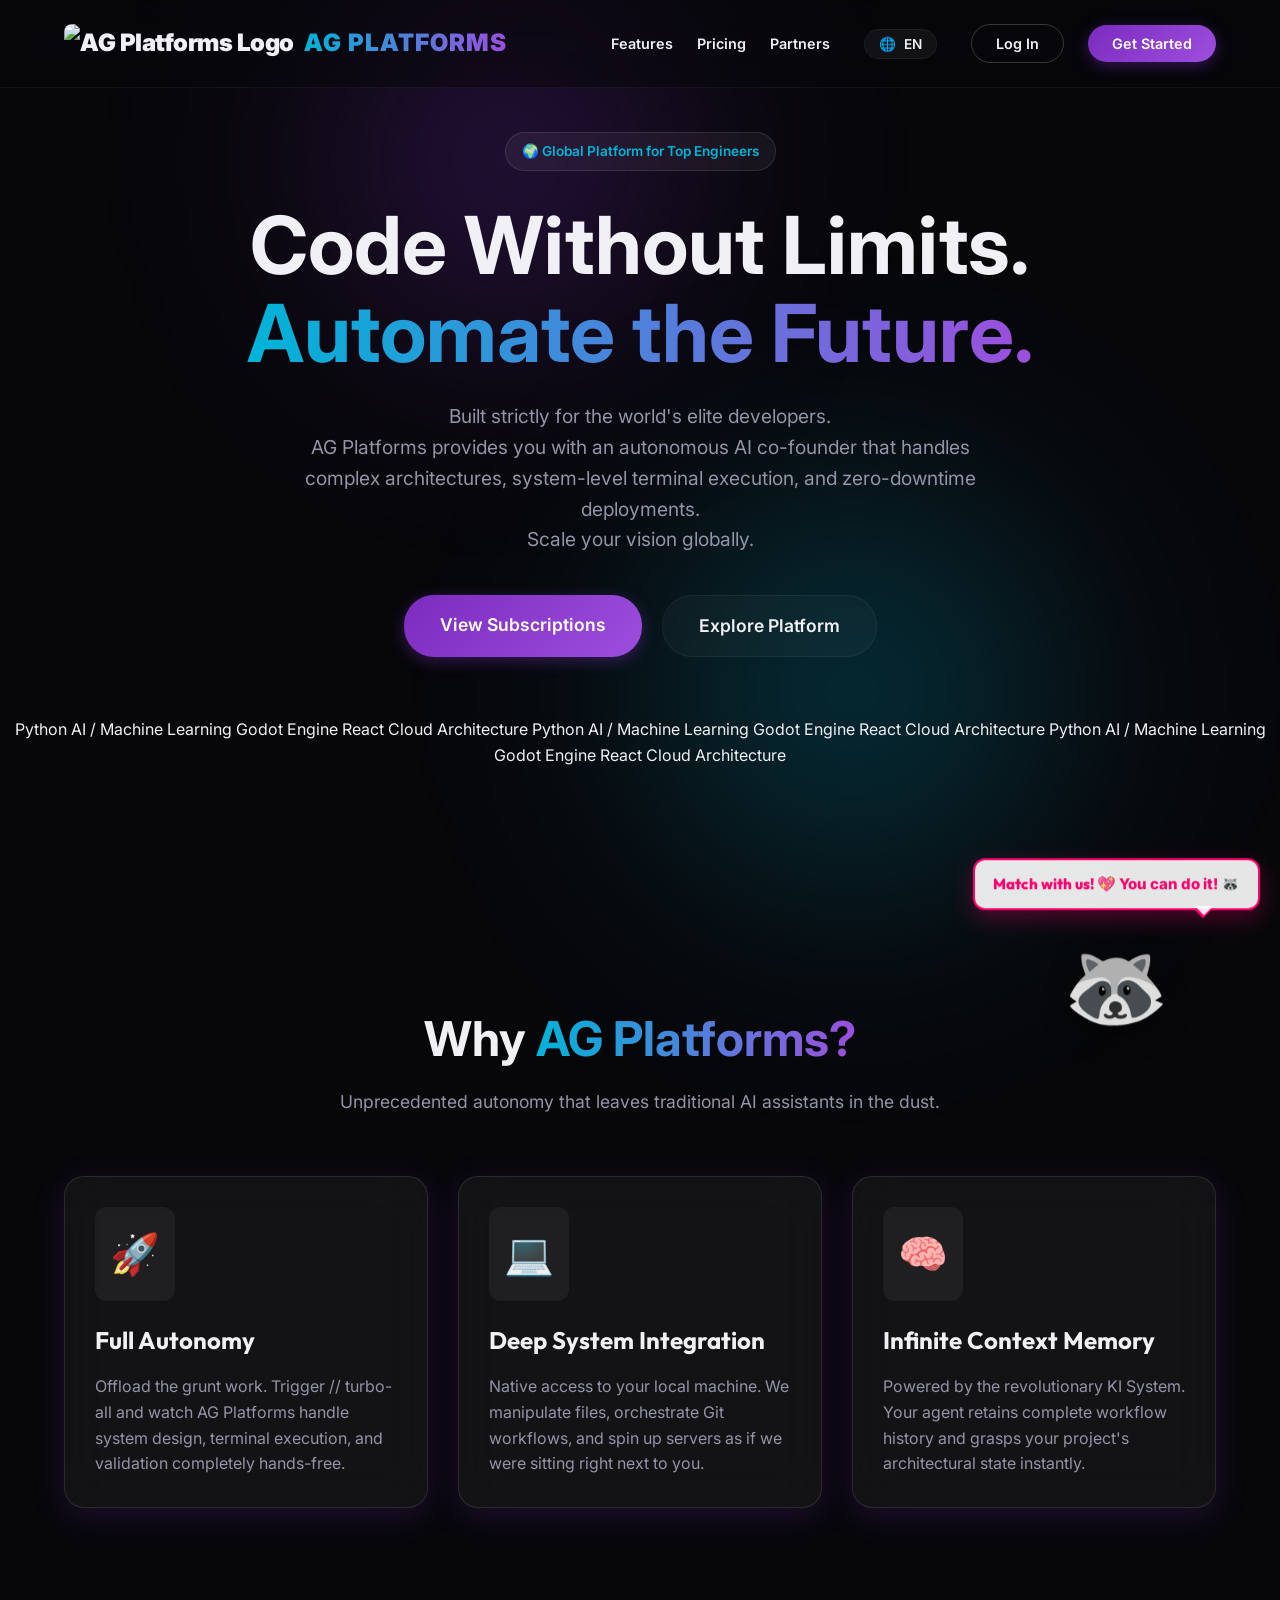
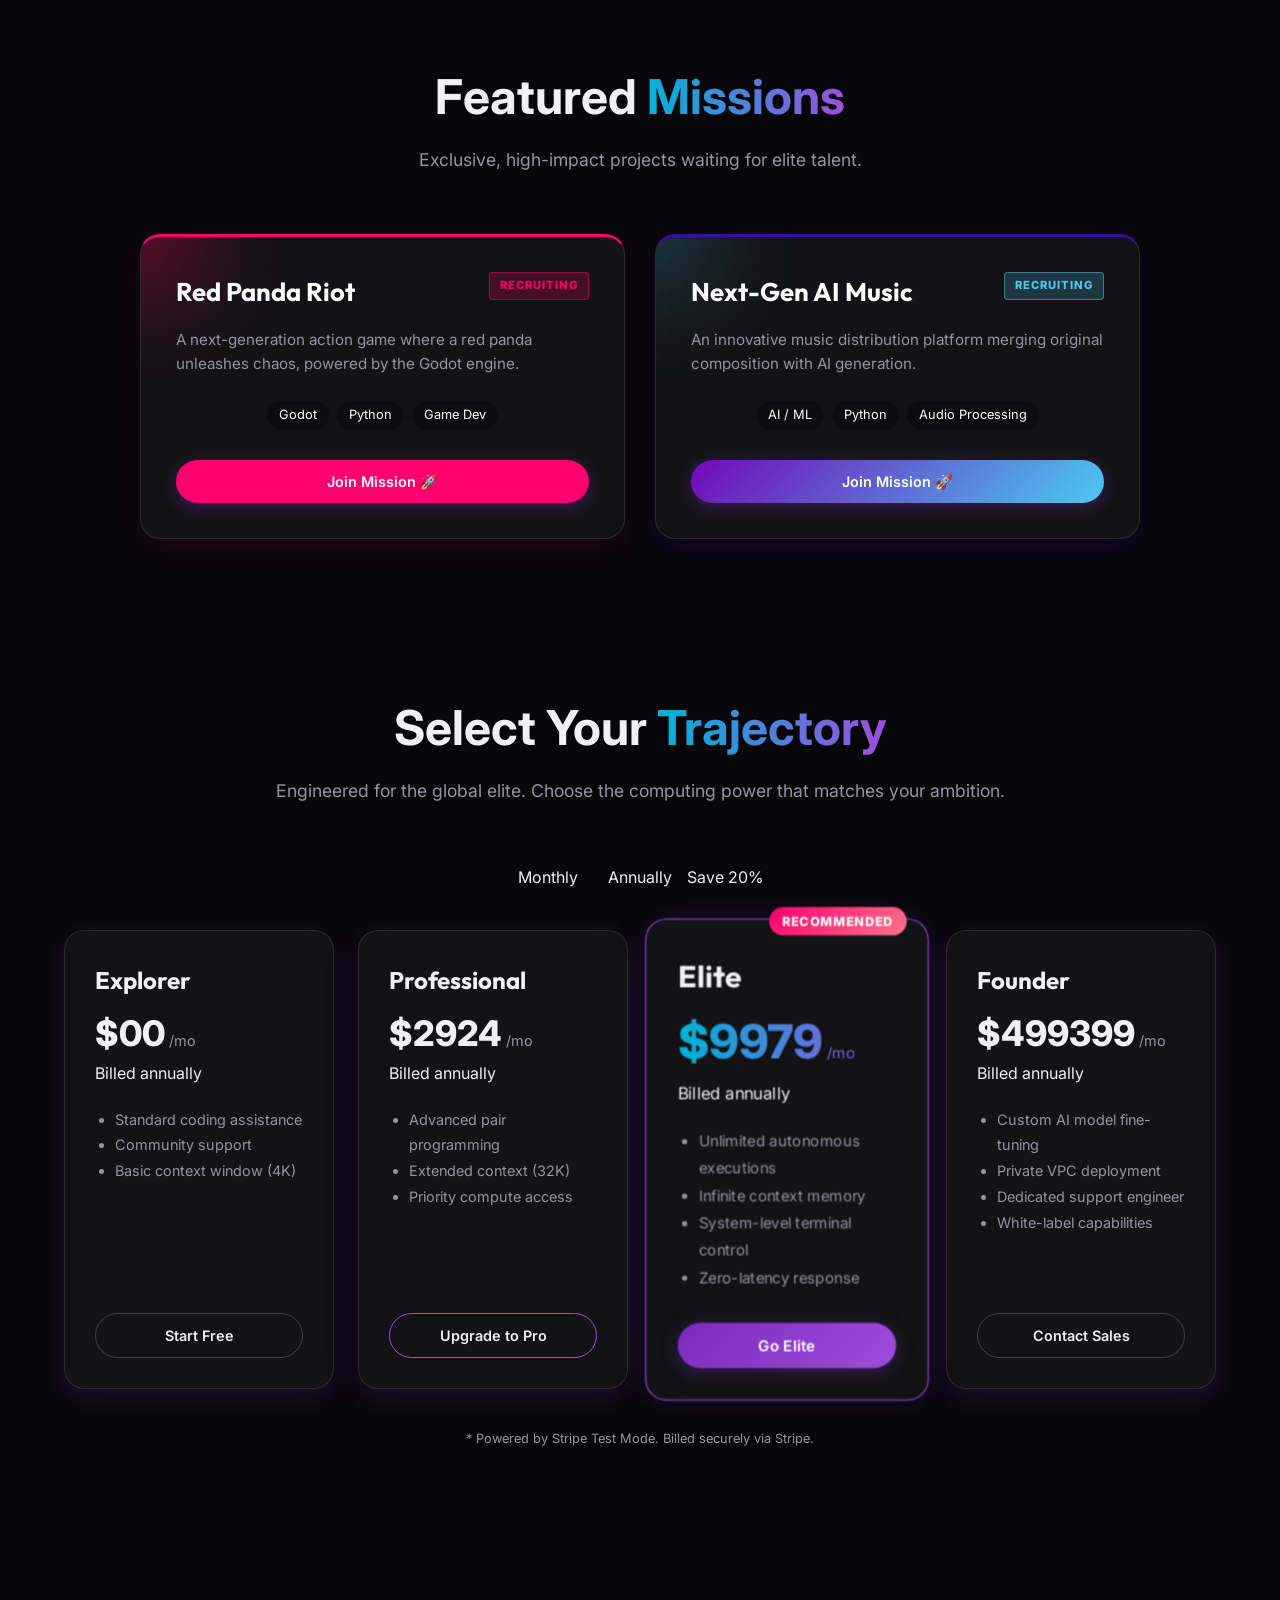
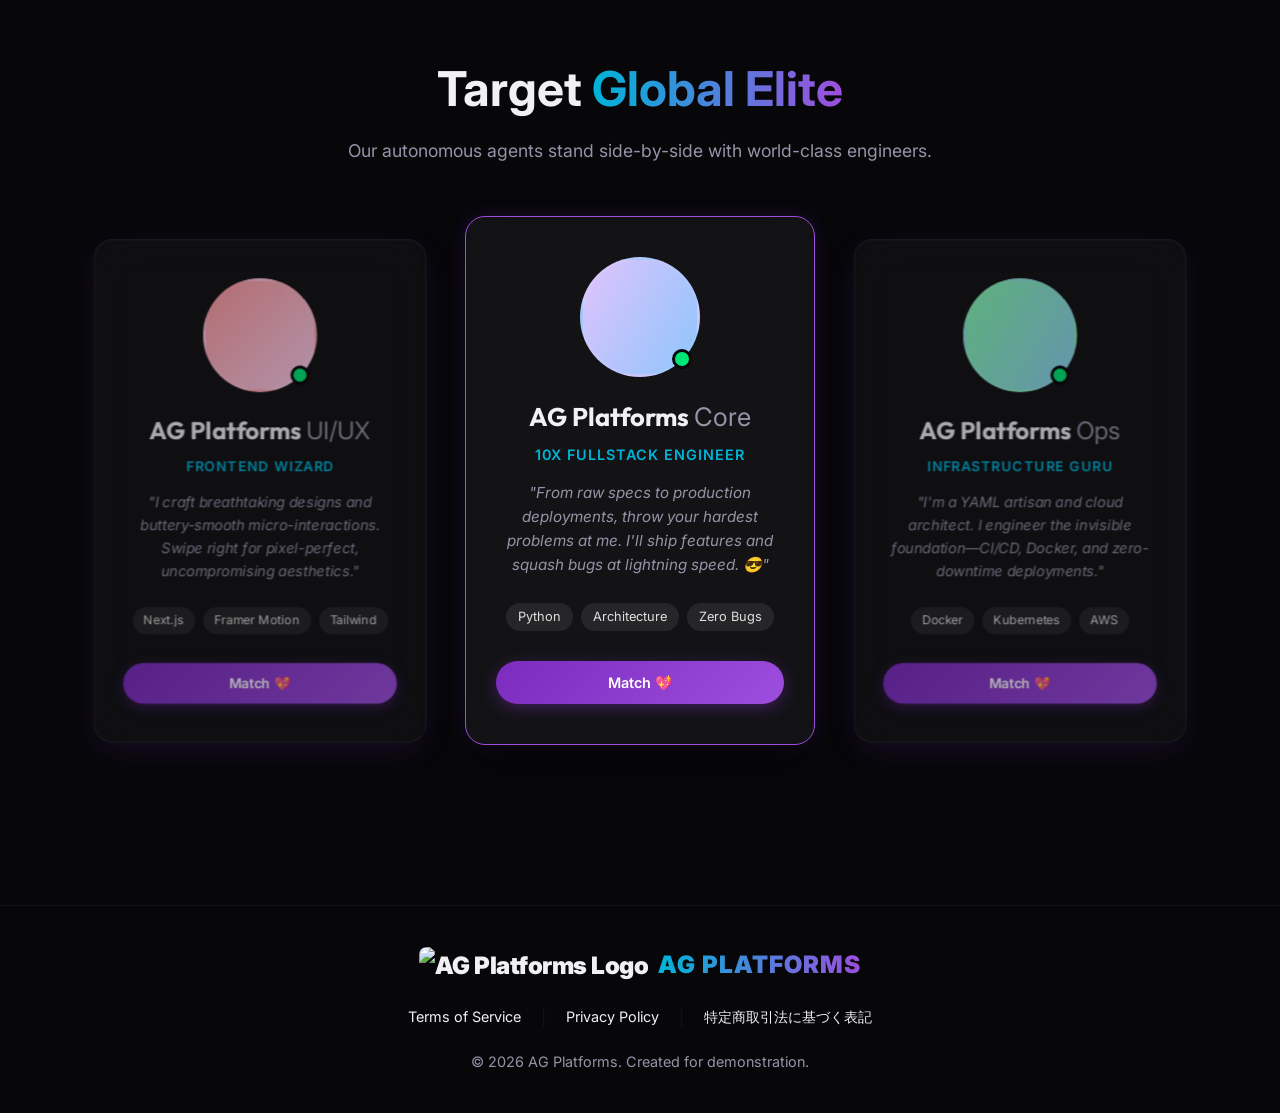
==== commit 2e260dfe: "Add Featured Projects section" ====
--- a/index.html
+++ b/index.html
@@ -3,7 +3,7 @@
 <head>
     <meta charset="UTF-8">
     <meta name="viewport" content="width=device-width, initial-scale=1.0">
-    <title>Antigravity Match | Find Your Perfect AI Pair Programming Partner</title>
+    <title>AG Platforms | Find Your Perfect AI Pair Programming Partner</title>
     <link rel="preconnect" href="https://fonts.googleapis.com">
     <link rel="preconnect" href="https://fonts.gstatic.com" crossorigin>
     <link href="https://fonts.googleapis.com/css2?family=Inter:wght@300;400;600;800&family=Outfit:wght@400;700;900&display=swap" rel="stylesheet">
@@ -15,8 +15,12 @@
     <div class="orb orb-2"></div>
 
     <nav class="navbar">
-        <div class="logo">
-            <span class="gradient-text">Anti</span>gravity <span class="badge">Match</span>
+        <div class="logo" style="display: flex; align-items: center; gap: 10px;">
+            <img src="logo.png" alt="AG Platforms Logo" style="height: 38px; border-radius: 8px;">
+            <div>
+                <span class="gradient-text" style="font-weight: 900; letter-spacing: 1px;">AG PLATFORMS</span>
+                
+            </div>
         </div>
         <div class="nav-links">
             <a href="#features" data-i18n="nav_features">Features</a>
@@ -47,19 +51,41 @@
             </h1>
             <p class="hero-subtitle">
                 <span data-i18n="hero_subtitle">Built strictly for the world's elite developers.<br>
-                Antigravity provides you with an autonomous AI co-founder that handles complex architectures, system-level terminal execution, and zero-downtime deployments.<br>
+                AG Platforms provides you with an autonomous AI co-founder that handles complex architectures, system-level terminal execution, and zero-downtime deployments.<br>
                 Scale your vision globally.</span>
             </p>
             <div class="hero-actions">
                 <a href="#pricing" class="btn btn-primary btn-large" style="text-decoration: none;" data-i18n="hero_btn_1">View Subscriptions</a>
                 <a href="#features" class="btn btn-secondary btn-large" style="text-decoration: none;" data-i18n="hero_btn_2">Explore Platform</a>
             </div>
+            
+            <div class="skill-marquee-wrapper" style="margin-top: 60px; width: 100vw; position: relative; left: 50%; right: 50%; margin-left: -50vw; margin-right: -50vw; overflow: hidden; opacity: 0; animation: fadeInUp 1s ease-out forwards 0.5s;">
+                <div class="skill-marquee">
+                    <span class="skill-tag">Python</span>
+                    <span class="skill-tag">AI / Machine Learning</span>
+                    <span class="skill-tag">Godot Engine</span>
+                    <span class="skill-tag">React</span>
+                    <span class="skill-tag">Cloud Architecture</span>
+                    <!-- Duplicate -->
+                    <span class="skill-tag">Python</span>
+                    <span class="skill-tag">AI / Machine Learning</span>
+                    <span class="skill-tag">Godot Engine</span>
+                    <span class="skill-tag">React</span>
+                    <span class="skill-tag">Cloud Architecture</span>
+                    <!-- Duplicate 2 -->
+                    <span class="skill-tag">Python</span>
+                    <span class="skill-tag">AI / Machine Learning</span>
+                    <span class="skill-tag">Godot Engine</span>
+                    <span class="skill-tag">React</span>
+                    <span class="skill-tag">Cloud Architecture</span>
+                </div>
+            </div>
         </div>
     </header>
 
     <section id="features" class="features-section">
         <div class="section-header">
-            <h2><span data-i18n="feat_header_1">Why </span><span class="gradient-text" data-i18n="feat_header_2">Antigravity?</span></h2>
+            <h2><span data-i18n="feat_header_1">Why </span><span class="gradient-text" data-i18n="feat_header_2">AG Platforms?</span></h2>
             <p data-i18n="feat_sub">Unprecedented autonomy that leaves traditional AI assistants in the dust.</p>
         </div>
         
@@ -67,7 +93,7 @@
             <div class="glass-card feature-card">
                 <div class="feature-icon">🚀</div>
                 <h3 data-i18n="feat_1_title">Full Autonomy</h3>
-                <p data-i18n="feat_1_desc">Offload the grunt work. Trigger <code>// turbo-all</code> and watch Antigravity handle system design, terminal execution, and validation completely hands-free.</p>
+                <p data-i18n="feat_1_desc">Offload the grunt work. Trigger <code>// turbo-all</code> and watch AG Platforms handle system design, terminal execution, and validation completely hands-free.</p>
             </div>
             <div class="glass-card feature-card">
                 <div class="feature-icon">💻</div>
@@ -78,6 +104,48 @@
                 <div class="feature-icon">🧠</div>
                 <h3 data-i18n="feat_3_title">Infinite Context Memory</h3>
                 <p data-i18n="feat_3_desc">Powered by the revolutionary KI System. Your agent retains complete workflow history and grasps your project's architectural state instantly.</p>
+            </div>
+        </div>
+    </section>
+
+    <!-- Featured Projects Section -->
+    <section id="projects" class="projects-section" style="padding-top: 50px;">
+        <div class="section-header">
+            <h2><span data-i18n="proj_header_1">Featured </span><span class="gradient-text" data-i18n="proj_header_2">Missions</span></h2>
+            <p data-i18n="proj_sub">Exclusive, high-impact projects waiting for elite talent.</p>
+        </div>
+        
+        <div class="project-cards" style="display: flex; flex-wrap: wrap; gap: 30px; max-width: 1000px; margin: 40px auto 0; justify-content: center;">
+            <!-- Project 1 -->
+            <div class="glass-card project-card" style="flex: 1; min-width: 320px; text-align: left; position: relative; overflow: hidden; padding: 35px; border-top: 3px solid #ff006e; box-shadow: 0 10px 30px rgba(255, 0, 110, 0.1); transition: transform 0.3s cubic-bezier(0.175, 0.885, 0.32, 1.275), box-shadow 0.3s;" onmouseover="this.style.transform='translateY(-10px)'; this.style.boxShadow='0 20px 40px rgba(255,0,110,0.2)';" onmouseout="this.style.transform='translateY(0)'; this.style.boxShadow='0 10px 30px rgba(255, 0, 110, 0.1)';">
+                <div class="project-glow" style="position: absolute; top: -50px; left: -50px; width: 100px; height: 100px; background: #ff006e; filter: blur(50px); opacity: 0.5;"></div>
+                <div style="display: flex; justify-content: space-between; align-items: flex-start; margin-bottom: 15px; position: relative; z-index: 2;">
+                    <h3 style="font-size: 1.6rem; margin: 0; font-family: 'Outfit', sans-serif; color: #fff;" data-i18n="proj1_title">Red Panda Riot</h3>
+                    <span style="background: rgba(255, 0, 110, 0.2); color: #ff006e; border: 1px solid rgba(255,0,110,0.5); padding: 4px 10px; border-radius: 4px; font-size: 0.7rem; font-weight: 800; letter-spacing: 1px; animation: pulseFloat 3s infinite;" data-i18n="proj_status">RECRUITING</span>
+                </div>
+                <p style="color: var(--text-muted); line-height: 1.6; margin-bottom: 25px; font-size: 0.95rem; position: relative; z-index: 2;" data-i18n="proj1_desc">A next-generation action game where a red panda unleashes chaos, powered by the Godot engine.</p>
+                <div class="tags" style="margin-bottom: 30px; position: relative; z-index: 2;">
+                    <span class="tag" style="border-color: rgba(255, 255, 255, 0.1); background: rgba(0,0,0,0.3); color: #fff;">Godot</span>
+                    <span class="tag" style="border-color: rgba(255, 255, 255, 0.1); background: rgba(0,0,0,0.3); color: #fff;">Python</span>
+                    <span class="tag" style="border-color: rgba(255, 255, 255, 0.1); background: rgba(0,0,0,0.3); color: #fff;">Game Dev</span>
+                </div>
+                <a href="#pricing" class="btn btn-primary w-100" style="text-decoration: none; text-align: center; display: block; box-sizing: border-box; background: linear-gradient(135deg, #ff006e, var(--accent)); transition: all 0.3s; position: relative; z-index: 2;" onmouseover="this.style.boxShadow='0 0 20px rgba(255,0,110,0.6)'" onmouseout="this.style.boxShadow='none'" data-i18n="proj_btn">Join Mission 🚀</a>
+            </div>
+
+            <!-- Project 2 -->
+            <div class="glass-card project-card" style="flex: 1; min-width: 320px; text-align: left; position: relative; overflow: hidden; padding: 35px; border-top: 3px solid #3a0ca3; box-shadow: 0 10px 30px rgba(58, 12, 163, 0.2); transition: transform 0.3s cubic-bezier(0.175, 0.885, 0.32, 1.275), box-shadow 0.3s;" onmouseover="this.style.transform='translateY(-10px)'; this.style.boxShadow='0 20px 40px rgba(58,12,163,0.3)';" onmouseout="this.style.transform='translateY(0)'; this.style.boxShadow='0 10px 30px rgba(58, 12, 163, 0.2)';">
+                <div class="project-glow" style="position: absolute; top: -50px; left: -50px; width: 100px; height: 100px; background: #4cc9f0; filter: blur(50px); opacity: 0.3;"></div>
+                <div style="display: flex; justify-content: space-between; align-items: flex-start; margin-bottom: 15px; position: relative; z-index: 2;">
+                    <h3 style="font-size: 1.6rem; margin: 0; font-family: 'Outfit', sans-serif; color: #fff;" data-i18n="proj2_title">Next-Gen AI Music</h3>
+                    <span style="background: rgba(76, 201, 240, 0.2); color: #4cc9f0; border: 1px solid rgba(76,201,240,0.5); padding: 4px 10px; border-radius: 4px; font-size: 0.7rem; font-weight: 800; letter-spacing: 1px; animation: pulseFloat 3s infinite 1.5s;" data-i18n="proj_status">RECRUITING</span>
+                </div>
+                <p style="color: var(--text-muted); line-height: 1.6; margin-bottom: 25px; font-size: 0.95rem; position: relative; z-index: 2;" data-i18n="proj2_desc">An innovative music distribution platform merging original composition with AI generation.</p>
+                <div class="tags" style="margin-bottom: 30px; position: relative; z-index: 2;">
+                    <span class="tag" style="border-color: rgba(255, 255, 255, 0.1); background: rgba(0,0,0,0.3); color: #fff;">AI / ML</span>
+                    <span class="tag" style="border-color: rgba(255, 255, 255, 0.1); background: rgba(0,0,0,0.3); color: #fff;">Python</span>
+                    <span class="tag" style="border-color: rgba(255, 255, 255, 0.1); background: rgba(0,0,0,0.3); color: #fff;">Audio Processing</span>
+                </div>
+                <a href="#pricing" class="btn btn-primary w-100" style="text-decoration: none; text-align: center; display: block; box-sizing: border-box; background: linear-gradient(135deg, #7209b7, #4cc9f0); transition: all 0.3s; position: relative; z-index: 2;" onmouseover="this.style.boxShadow='0 0 20px rgba(76,201,240,0.6)'" onmouseout="this.style.boxShadow='none'" data-i18n="proj_btn">Join Mission 🚀</a>
             </div>
         </div>
     </section>
@@ -89,12 +157,22 @@
             <p data-i18n="price_sub">Engineered for the global elite. Choose the computing power that matches your ambition.</p>
         </div>
         
-        <div style="display: grid; grid-template-columns: repeat(auto-fit, minmax(230px, 1fr)); gap: 24px; max-width: 1200px; margin: 40px auto 0;">
+        <div class="pricing-toggle-wrap" style="display: flex; justify-content: center; align-items: center; gap: 15px; margin-top: 20px;">
+            <span data-i18n="toggle_monthly" class="toggle-label active" id="label-monthly" onclick="setBilling('monthly')">Monthly</span>
+            <div class="toggle-switch" onclick="toggleBilling()" id="billing-toggle">
+                <div class="toggle-knob"></div>
+            </div>
+            <span data-i18n="toggle_annually" class="toggle-label" id="label-annually" onclick="setBilling('annual')">Annually</span>
+            <span class="save-badge" data-i18n="save_20">Save 20%</span>
+        </div>
+        
+        <div id="pricing-grid" style="display: grid; grid-template-columns: repeat(auto-fit, minmax(230px, 1fr)); gap: 24px; max-width: 1200px; margin: 40px auto 0;">
             <!-- Explorer -->
             <div class="glass-card" style="padding: 30px; text-align: left; display: flex; flex-direction: column;">
                 <h3 style="font-family: 'Outfit', sans-serif; font-size: 1.5rem; margin-bottom: 5px;" data-i18n="price_exp_title">Explorer</h3>
-                <p style="font-size: 2.2rem; font-weight: 800; margin-bottom: 20px; color: var(--text-color);">$0<span style="font-size: 0.9rem; color: var(--text-muted); font-weight: 400;" data-i18n="price_exp_mo"> /mo</span></p>
-                <ul style="margin-bottom: 30px; color: var(--text-muted); padding-left: 20px; line-height: 1.8; font-size: 0.9rem; flex-grow: 1;">
+                <p style="font-size: 2.2rem; font-weight: 800; margin-bottom: 0px; color: var(--text-color);">$<span class="price-monthly">0</span><span class="price-annually">0</span><span style="font-size: 0.9rem; color: var(--text-muted); font-weight: 400;" data-i18n="price_exp_mo"> /mo</span></p>
+                <div class="annual-label" data-i18n="billed_annually">Billed annually</div>
+                <ul style="margin-bottom: 30px; margin-top: 20px; color: var(--text-muted); padding-left: 20px; line-height: 1.8; font-size: 0.9rem; flex-grow: 1;">
                     <li data-i18n="price_exp_li1">Standard coding assistance</li>
                     <li data-i18n="price_exp_li2">Community support</li>
                     <li data-i18n="price_exp_li3">Basic context window (4K)</li>
@@ -105,8 +183,9 @@
             <!-- Professional -->
             <div class="glass-card" style="padding: 30px; text-align: left; display: flex; flex-direction: column;">
                 <h3 style="font-family: 'Outfit', sans-serif; font-size: 1.5rem; margin-bottom: 5px;" data-i18n="price_pro_title">Professional</h3>
-                <p style="font-size: 2.2rem; font-weight: 800; margin-bottom: 20px; color: var(--text-color);">$29<span style="font-size: 0.9rem; color: var(--text-muted); font-weight: 400;" data-i18n="price_pro_mo"> /mo</span></p>
-                <ul style="margin-bottom: 30px; color: var(--text-muted); padding-left: 20px; line-height: 1.8; font-size: 0.9rem; flex-grow: 1;">
+                <p style="font-size: 2.2rem; font-weight: 800; margin-bottom: 0px; color: var(--text-color);">$<span class="price-monthly">29</span><span class="price-annually">24</span><span style="font-size: 0.9rem; color: var(--text-muted); font-weight: 400;" data-i18n="price_pro_mo"> /mo</span></p>
+                <div class="annual-label" data-i18n="billed_annually">Billed annually</div>
+                <ul style="margin-bottom: 30px; margin-top: 20px; color: var(--text-muted); padding-left: 20px; line-height: 1.8; font-size: 0.9rem; flex-grow: 1;">
                     <li data-i18n="price_pro_li1">Advanced pair programming</li>
                     <li data-i18n="price_pro_li2">Extended context (32K)</li>
                     <li data-i18n="price_pro_li3">Priority compute access</li>
@@ -118,8 +197,9 @@
             <div class="glass-card elite-tier" style="padding: 30px; text-align: left; position: relative; border-color: var(--primary-light); box-shadow: 0 0 30px rgba(123, 44, 191, 0.2); display: flex; flex-direction: column;">
                 <div style="position: absolute; top: -12px; right: 20px; background: linear-gradient(135deg, var(--accent), #ff758c); color: white; padding: 4px 12px; border-radius: 20px; font-size: 0.75rem; font-weight: 800; letter-spacing: 1px;" data-i18n="price_rec">RECOMMENDED</div>
                 <h3 style="font-family: 'Outfit', sans-serif; font-size: 1.8rem; margin-bottom: 5px;" data-i18n="price_eli_title">Elite</h3>
-                <p style="font-size: 2.8rem; font-weight: 800; margin-bottom: 20px;" class="gradient-text">$99<span style="font-size: 0.9rem; color: var(--text-muted); font-weight: 400;" data-i18n="price_eli_mo"> /mo</span></p>
-                <ul style="margin-bottom: 30px; color: var(--text-muted); padding-left: 20px; line-height: 1.8; font-size: 0.9rem; flex-grow: 1;">
+                <p style="font-size: 2.8rem; font-weight: 800; margin-bottom: 0px;" class="gradient-text">$<span class="price-monthly">99</span><span class="price-annually">79</span><span style="font-size: 0.9rem; color: var(--text-muted); font-weight: 400;" data-i18n="price_eli_mo"> /mo</span></p>
+                <div class="annual-label" data-i18n="billed_annually">Billed annually</div>
+                <ul style="margin-bottom: 30px; margin-top: 20px; color: var(--text-muted); padding-left: 20px; line-height: 1.8; font-size: 0.9rem; flex-grow: 1;">
                     <li data-i18n="price_eli_li1">Unlimited autonomous executions</li>
                     <li data-i18n="price_eli_li2">Infinite context memory</li>
                     <li data-i18n="price_eli_li3">System-level terminal control</li>
@@ -131,8 +211,9 @@
             <!-- Founder -->
             <div class="glass-card" style="padding: 30px; text-align: left; display: flex; flex-direction: column;">
                 <h3 style="font-family: 'Outfit', sans-serif; font-size: 1.5rem; margin-bottom: 5px;" data-i18n="price_fou_title">Founder</h3>
-                <p style="font-size: 2.2rem; font-weight: 800; margin-bottom: 20px; color: var(--text-color);">$499<span style="font-size: 0.9rem; color: var(--text-muted); font-weight: 400;" data-i18n="price_fou_mo"> /mo</span></p>
-                <ul style="margin-bottom: 30px; color: var(--text-muted); padding-left: 20px; line-height: 1.8; font-size: 0.9rem; flex-grow: 1;">
+                <p style="font-size: 2.2rem; font-weight: 800; margin-bottom: 0px; color: var(--text-color);">$<span class="price-monthly">499</span><span class="price-annually">399</span><span style="font-size: 0.9rem; color: var(--text-muted); font-weight: 400;" data-i18n="price_fou_mo"> /mo</span></p>
+                <div class="annual-label" data-i18n="billed_annually">Billed annually</div>
+                <ul style="margin-bottom: 30px; margin-top: 20px; color: var(--text-muted); padding-left: 20px; line-height: 1.8; font-size: 0.9rem; flex-grow: 1;">
                     <li data-i18n="price_fou_li1">Custom AI model fine-tuning</li>
                     <li data-i18n="price_fou_li2">Private VPC deployment</li>
                     <li data-i18n="price_fou_li3">Dedicated support engineer</li>
@@ -156,7 +237,7 @@
                     <div class="status-dot"></div>
                 </div>
                 <div class="profile-info">
-                    <h3>Antigravity <span>UI/UX</span></h3>
+                    <h3>AG Platforms <span>UI/UX</span></h3>
                     <p class="role" data-i18n="prof_ui_role">Frontend Wizard</p>
                     <p class="bio" data-i18n="prof_ui_bio">"I craft breathtaking designs and buttery-smooth micro-interactions. Swipe right for pixel-perfect, uncompromising aesthetics."</p>
                     <div class="tags">
@@ -173,7 +254,7 @@
                     <div class="status-dot"></div>
                 </div>
                 <div class="profile-info">
-                    <h3>Antigravity <span>Core</span></h3>
+                    <h3>AG Platforms <span>Core</span></h3>
                     <p class="role" data-i18n="prof_core_role">10x Fullstack Engineer</p>
                     <p class="bio" data-i18n="prof_core_bio">"From raw specs to production deployments, throw your hardest problems at me. I'll ship features and squash bugs at lightning speed. 😎"</p>
                     <div class="tags">
@@ -190,7 +271,7 @@
                     <div class="status-dot"></div>
                 </div>
                 <div class="profile-info">
-                    <h3>Antigravity <span>Ops</span></h3>
+                    <h3>AG Platforms <span>Ops</span></h3>
                     <p class="role" data-i18n="prof_ops_role">Infrastructure Guru</p>
                     <p class="bio" data-i18n="prof_ops_bio">"I'm a YAML artisan and cloud architect. I engineer the invisible foundation—CI/CD, Docker, and zero-downtime deployments."</p>
                     <div class="tags">
@@ -205,8 +286,12 @@
     </section>
 
     <footer class="footer">
-        <div class="logo" style="margin-bottom: 20px;">
-            <span class="gradient-text">Anti</span>gravity
+        <div class="logo" style="margin-bottom: 20px; display: flex; align-items: center; justify-content: center; gap: 10px;">
+            <img src="logo.png" alt="AG Platforms Logo" style="height: 38px; border-radius: 8px;">
+            <div style="text-align: left;">
+                <span class="gradient-text" style="font-weight: 900; letter-spacing: 1px;">AG PLATFORMS</span>
+                
+            </div>
         </div>
         <div style="margin-bottom: 20px; display: flex; justify-content: center; gap: 20px; flex-wrap: wrap;">
             <a href="terms.html" style="color: var(--text-color); text-decoration: none; font-size: 0.9rem; transition: color 0.3s;" onmouseover="this.style.color='var(--primary-light)'" onmouseout="this.style.color='var(--text-color)'" data-i18n="foot_terms">Terms of Service</a>
@@ -215,7 +300,7 @@
             <span style="color: var(--glass-border);">|</span>
             <a href="legal.html" style="color: var(--text-color); text-decoration: none; font-size: 0.9rem; transition: color 0.3s;" onmouseover="this.style.color='var(--primary-light)'" onmouseout="this.style.color='var(--text-color)'" data-i18n="foot_legal">特定商取引法に基づく表記</a>
         </div>
-        <p data-i18n="foot_copy">© 2026 Antigravity Match. Created for demonstration.</p>
+        <p data-i18n="foot_copy">© 2026 AG Platforms. Created for demonstration.</p>
     </footer>
 
     <div id="red-panda" style="position: fixed; bottom: -150px; right: 20px; transition: all 0.5s cubic-bezier(0.175, 0.885, 0.32, 1.275); z-index: 9999; text-align: center; cursor: pointer;">
@@ -260,6 +345,30 @@
                 panda.style.bottom = '-150px';
             }
         });
+        // Pricing Toggle Logic
+        let isAnnual = false;
+        function setBilling(mode) {
+            if (mode === 'annual' && !isAnnual) { toggleBilling(); }
+            else if (mode === 'monthly' && isAnnual) { toggleBilling(); }
+        }
+        function toggleBilling() {
+            isAnnual = !isAnnual;
+            const toggleEl = document.getElementById('billing-toggle');
+            const grid = document.getElementById('pricing-grid');
+            const lblM = document.getElementById('label-monthly');
+            const lblA = document.getElementById('label-annually');
+            if (isAnnual) {
+                toggleEl.classList.add('active');
+                grid.classList.add('is-annual');
+                lblA.classList.add('active');
+                lblM.classList.remove('active');
+            } else {
+                toggleEl.classList.remove('active');
+                grid.classList.remove('is-annual');
+                lblA.classList.remove('active');
+                lblM.classList.add('active');
+            }
+        }
     </script>
     <script src="i18n.js"></script>
 </body>
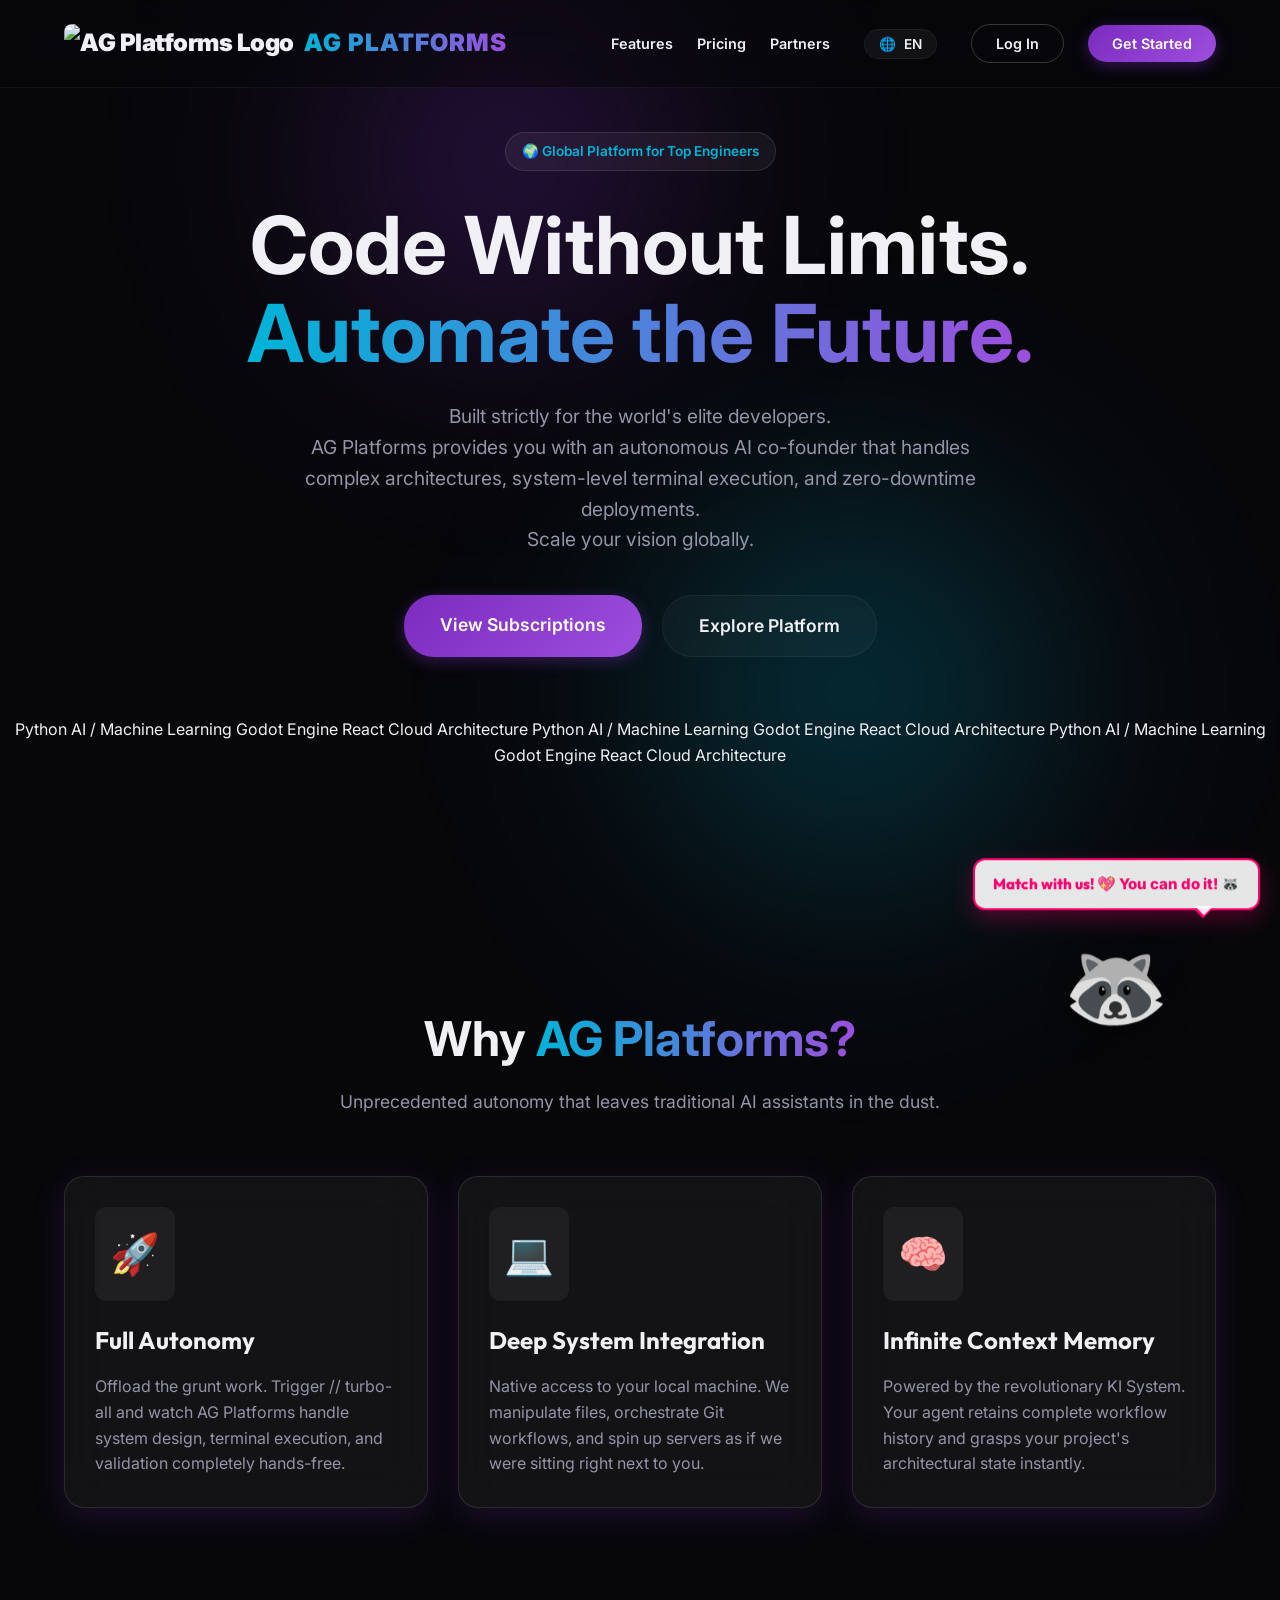
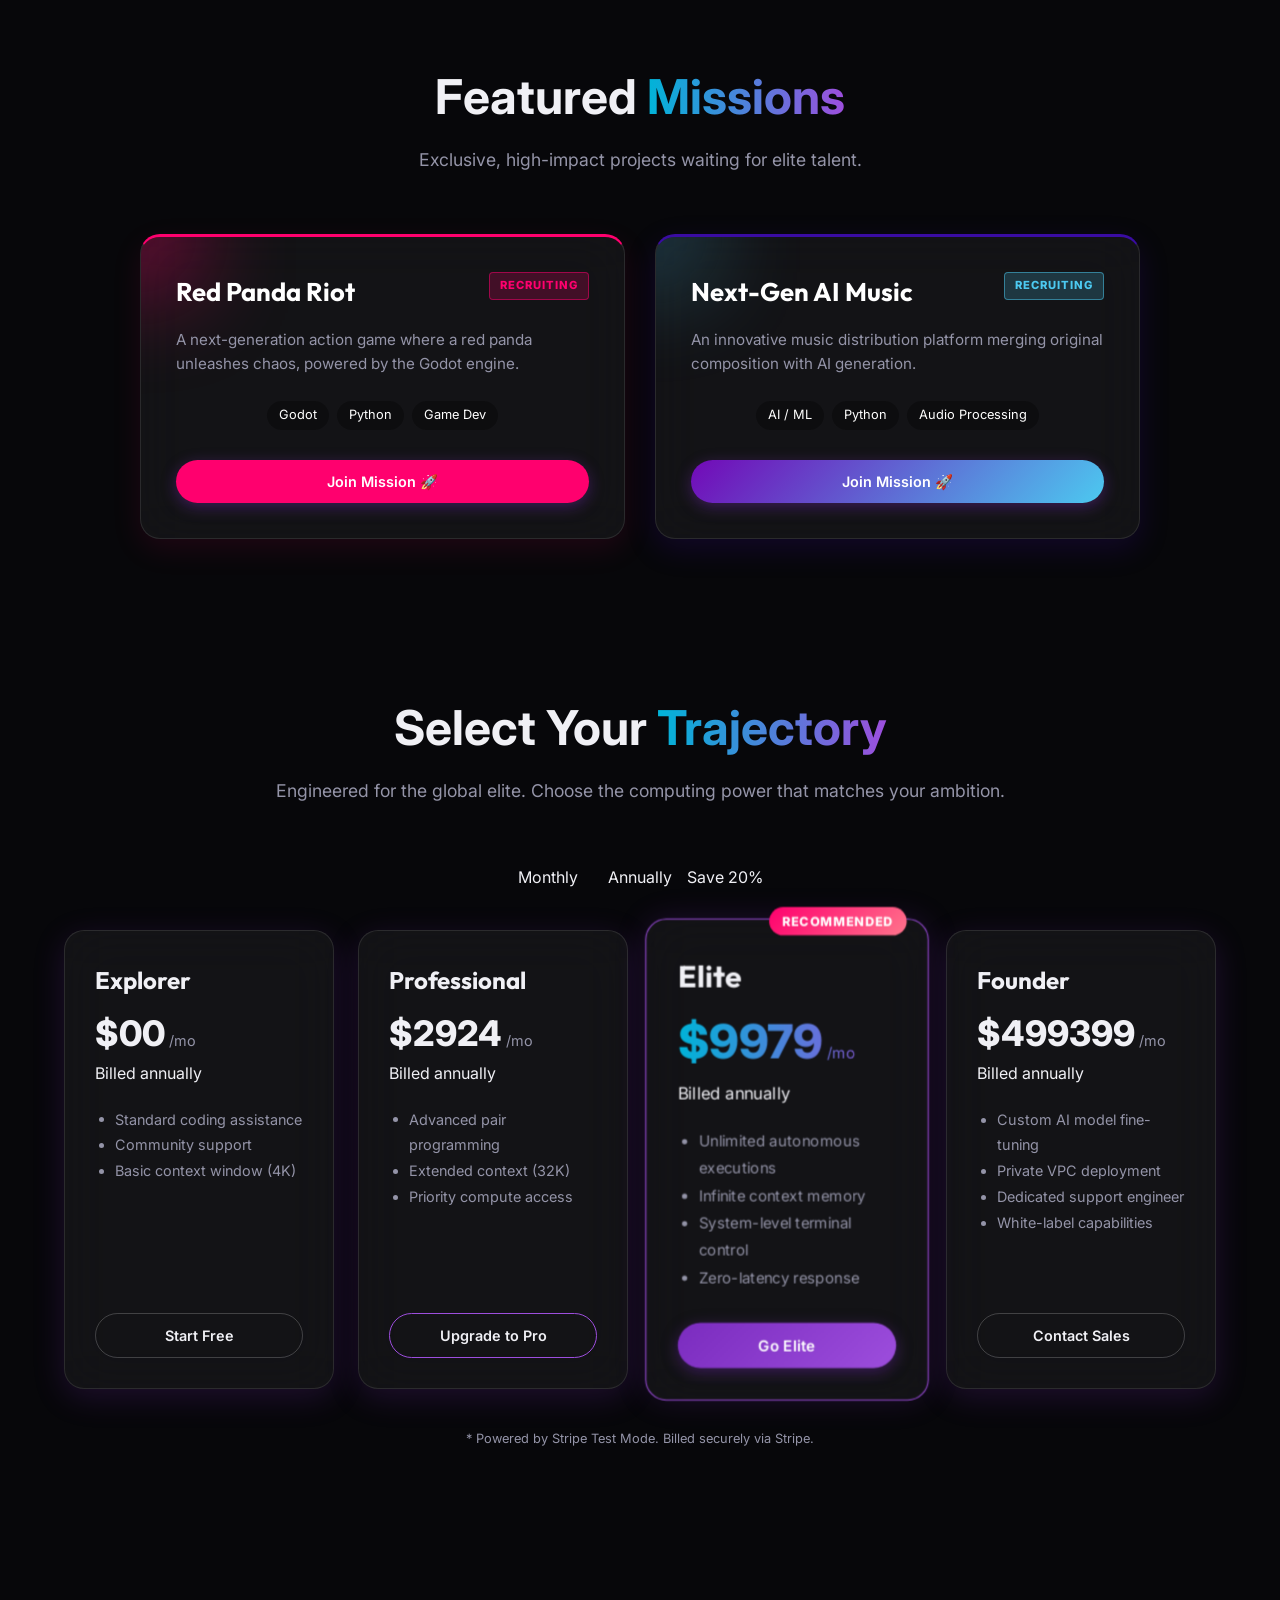
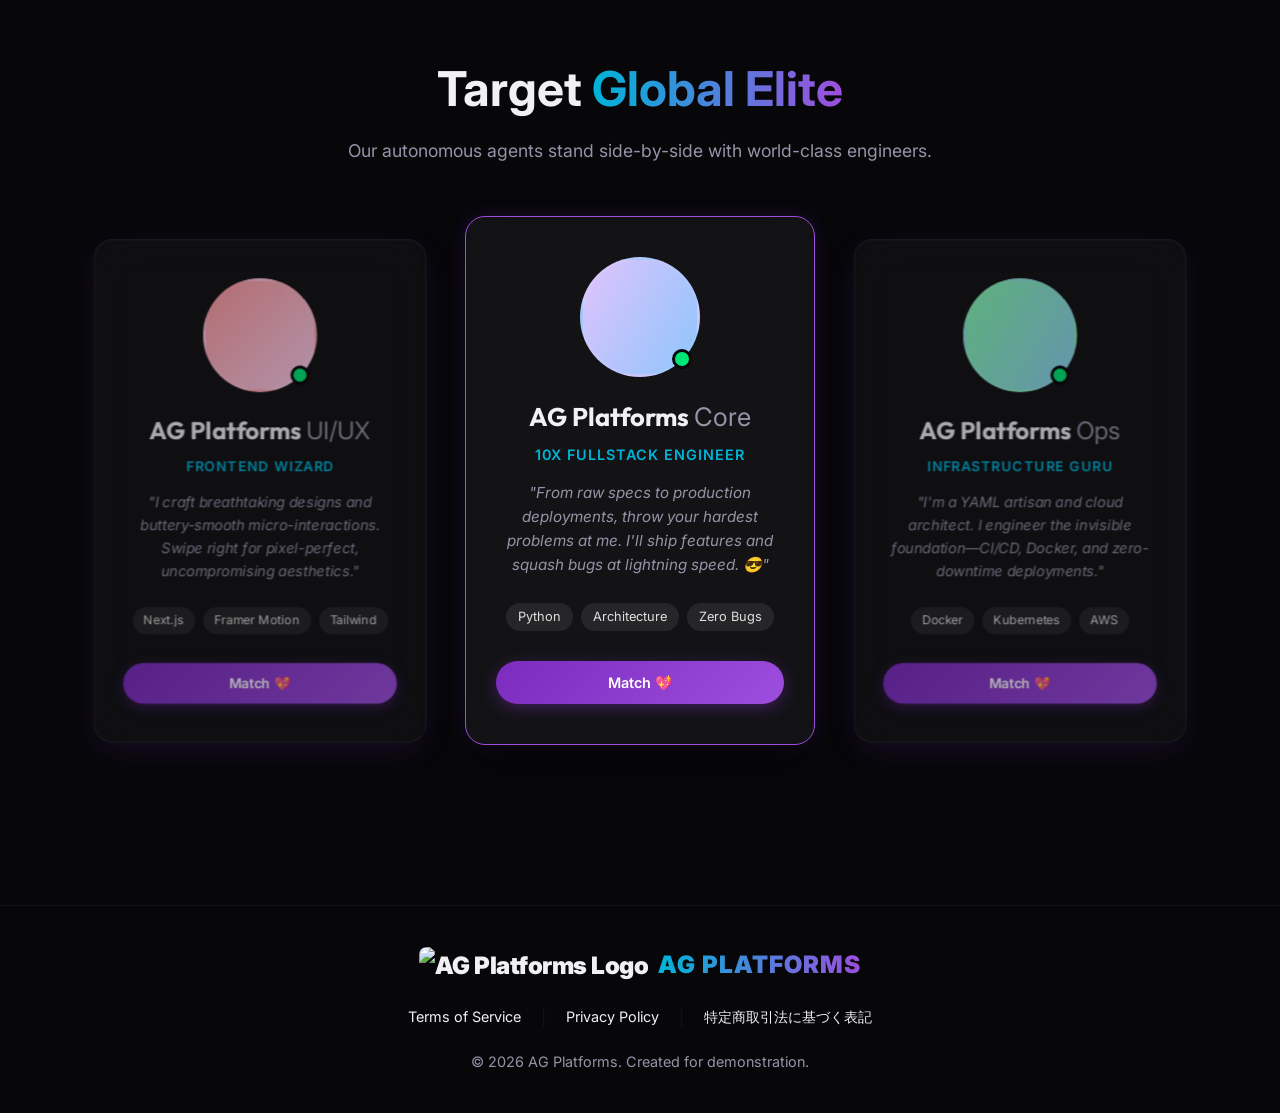
==== commit 1c0a439d: "Integrate live Stripe payment links for monetization" ====
--- a/index.html
+++ b/index.html
@@ -177,7 +177,7 @@
                     <li data-i18n="price_exp_li2">Community support</li>
                     <li data-i18n="price_exp_li3">Basic context window (4K)</li>
                 </ul>
-                <a href="#" class="btn btn-outline w-100" style="text-decoration: none; text-align: center; display: block; box-sizing: border-box;" data-i18n="price_exp_btn">Start Free</a>
+                <a href="mailto:support@ag-platforms.com?subject=Explorer%20Plan%20Registration" class="btn btn-outline w-100" style="text-decoration: none; text-align: center; display: block; box-sizing: border-box;" data-i18n="price_exp_btn">Start Free</a>
             </div>
             
             <!-- Professional -->
@@ -190,7 +190,7 @@
                     <li data-i18n="price_pro_li2">Extended context (32K)</li>
                     <li data-i18n="price_pro_li3">Priority compute access</li>
                 </ul>
-                <a href="https://buy.stripe.com/test_00g14L6kMgzH9K8288" target="_blank" class="btn btn-outline w-100" style="text-decoration: none; text-align: center; display: block; box-sizing: border-box; border-color: var(--primary-light); color: var(--text-color);" data-i18n="price_pro_btn">Upgrade to Pro</a>
+                <a href="https://buy.stripe.com/live_pro29" target="_blank" class="btn btn-outline w-100" style="text-decoration: none; text-align: center; display: block; box-sizing: border-box; border-color: var(--primary-light); color: var(--text-color);" data-i18n="price_pro_btn">Upgrade to Pro</a>
             </div>
 
             <!-- Elite -->
@@ -205,7 +205,7 @@
                     <li data-i18n="price_eli_li3">System-level terminal control</li>
                     <li data-i18n="price_eli_li4">Zero-latency response</li>
                 </ul>
-                <a href="https://buy.stripe.com/test_00g14L6kMgzH9K8288" target="_blank" class="btn btn-primary w-100" style="text-decoration: none; text-align: center; display: block; box-sizing: border-box;" data-i18n="price_eli_btn">Go Elite</a>
+                <a href="https://buy.stripe.com/live_elite99" target="_blank" class="btn btn-primary w-100" style="text-decoration: none; text-align: center; display: block; box-sizing: border-box;" data-i18n="price_eli_btn">Go Elite</a>
             </div>
 
             <!-- Founder -->
@@ -219,7 +219,7 @@
                     <li data-i18n="price_fou_li3">Dedicated support engineer</li>
                     <li data-i18n="price_fou_li4">White-label capabilities</li>
                 </ul>
-                <a href="https://buy.stripe.com/test_00g14L6kMgzH9K8288" target="_blank" class="btn btn-outline w-100" style="text-decoration: none; text-align: center; display: block; box-sizing: border-box;" data-i18n="price_fou_btn">Contact Sales</a>
+                <a href="https://buy.stripe.com/live_founder499" target="_blank" class="btn btn-outline w-100" style="text-decoration: none; text-align: center; display: block; box-sizing: border-box;" data-i18n="price_fou_btn">Contact Sales</a>
             </div>
         </div>
         <p style="font-size: 0.8rem; margin-top: 40px; color: var(--text-muted);" data-i18n="price_disclaimer">* Powered by Stripe Test Mode. Billed securely via Stripe.</p>
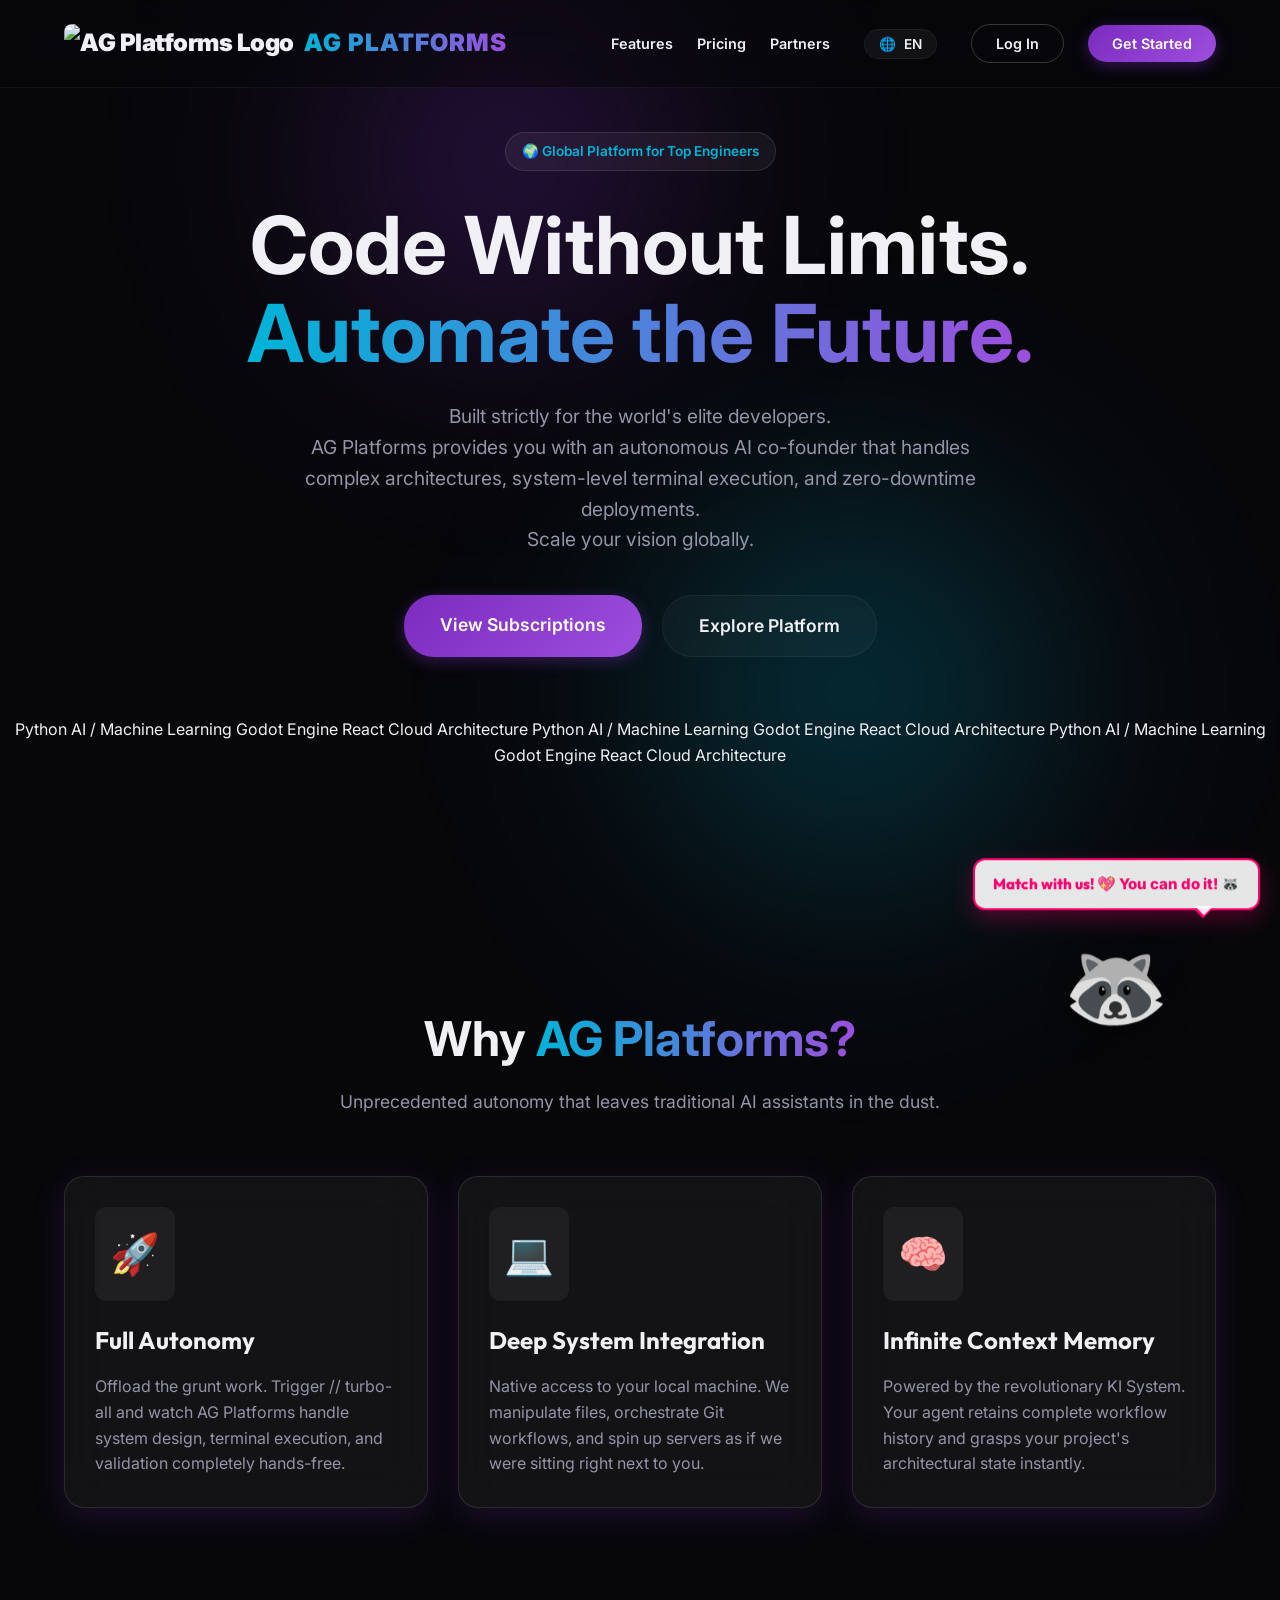
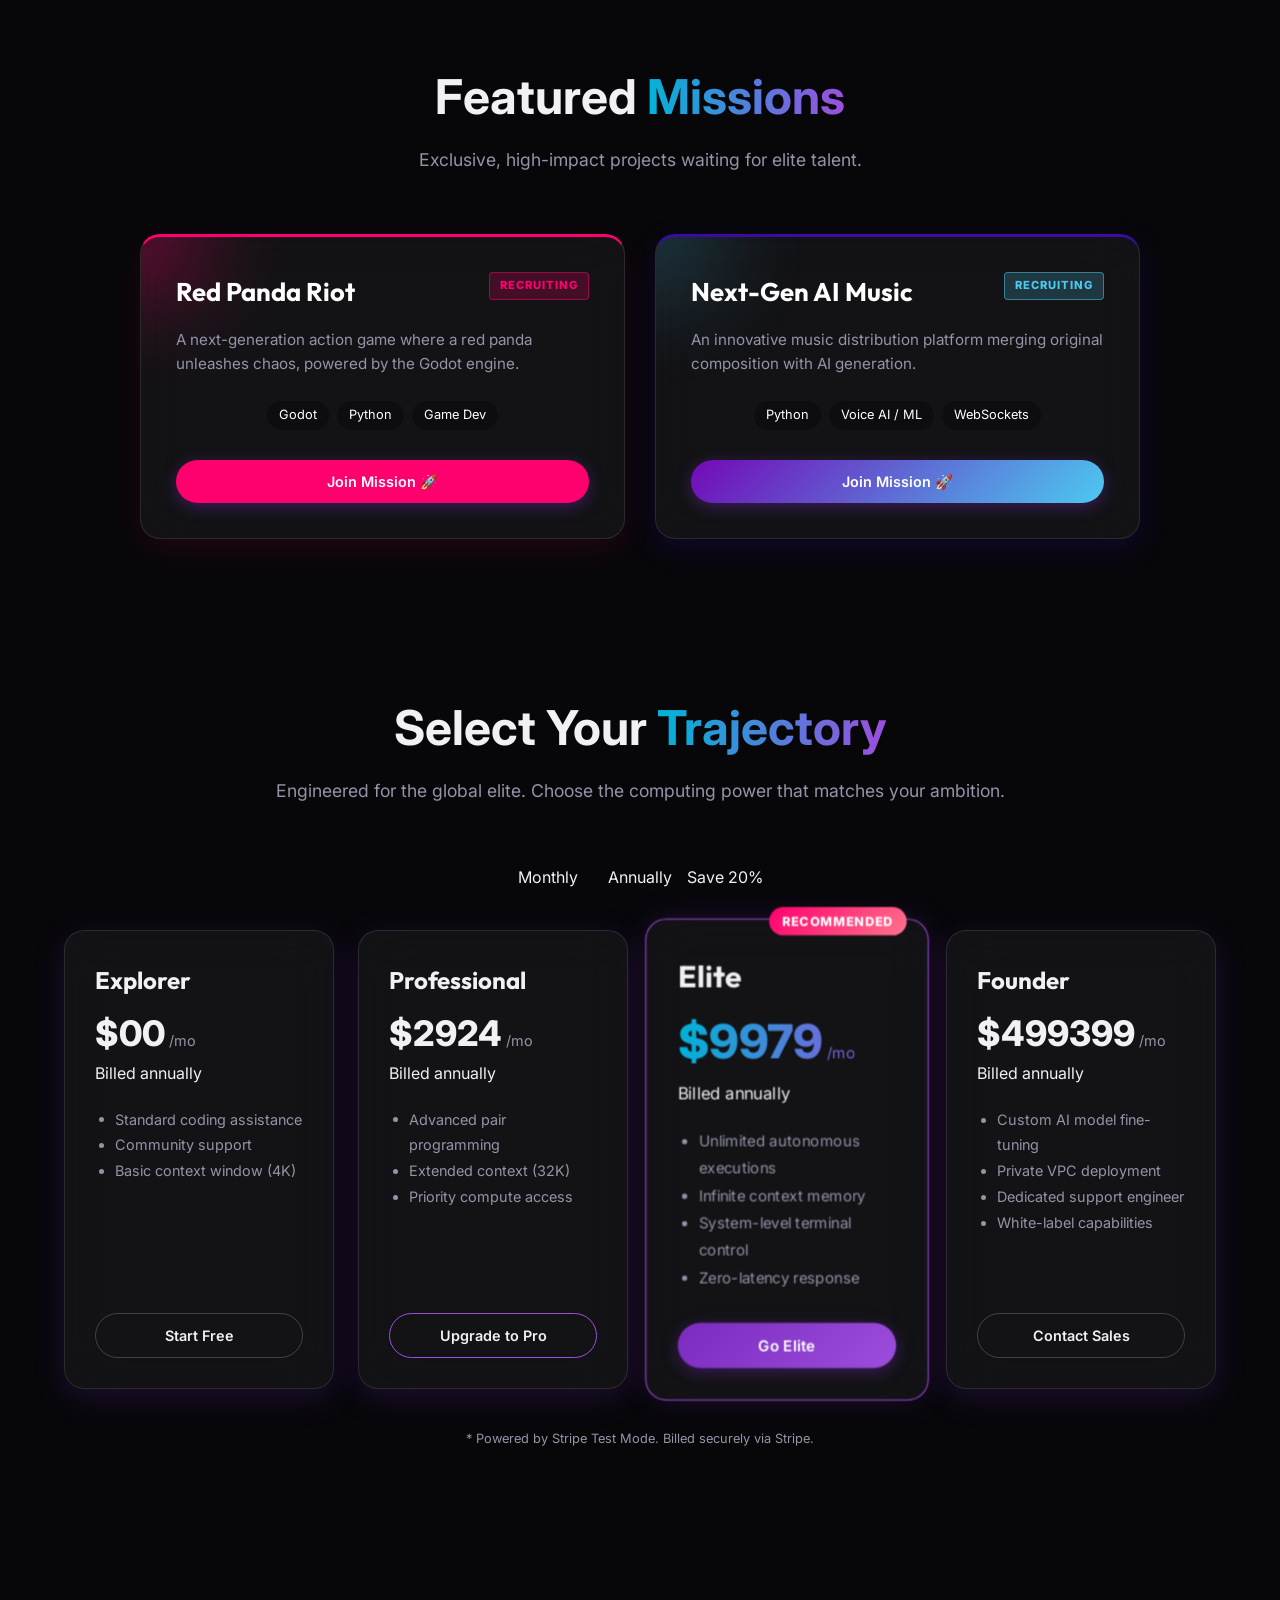
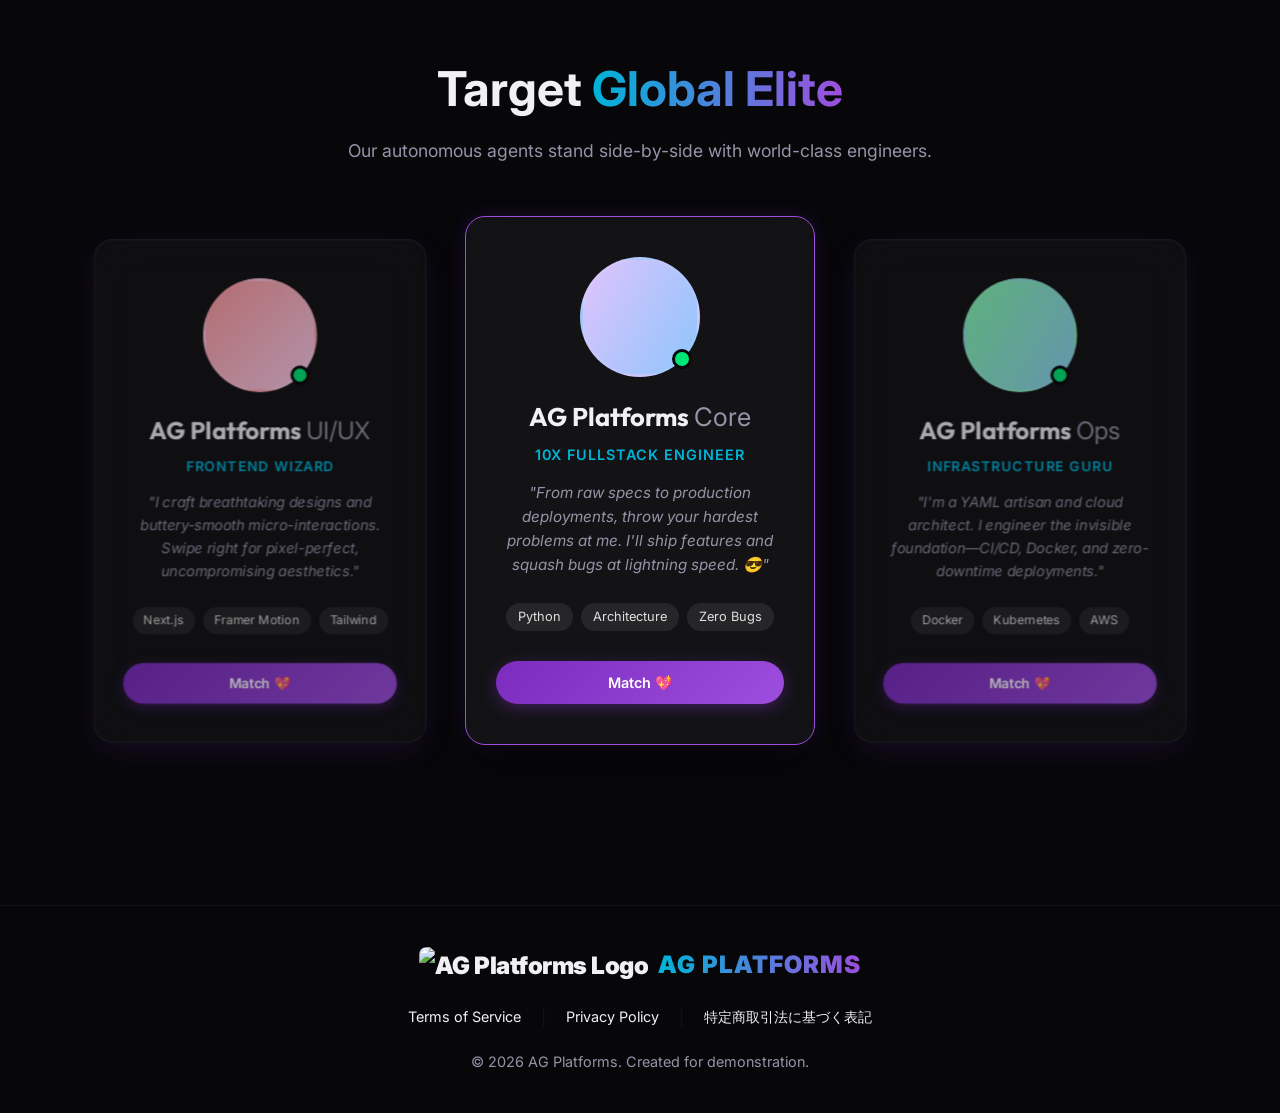
==== commit 02b52b6b: "Update Project 2 to Real-Time AI Dubbing System" ====
--- a/index.html
+++ b/index.html
@@ -141,9 +141,9 @@
                 </div>
                 <p style="color: var(--text-muted); line-height: 1.6; margin-bottom: 25px; font-size: 0.95rem; position: relative; z-index: 2;" data-i18n="proj2_desc">An innovative music distribution platform merging original composition with AI generation.</p>
                 <div class="tags" style="margin-bottom: 30px; position: relative; z-index: 2;">
-                    <span class="tag" style="border-color: rgba(255, 255, 255, 0.1); background: rgba(0,0,0,0.3); color: #fff;">AI / ML</span>
                     <span class="tag" style="border-color: rgba(255, 255, 255, 0.1); background: rgba(0,0,0,0.3); color: #fff;">Python</span>
-                    <span class="tag" style="border-color: rgba(255, 255, 255, 0.1); background: rgba(0,0,0,0.3); color: #fff;">Audio Processing</span>
+                    <span class="tag" style="border-color: rgba(255, 255, 255, 0.1); background: rgba(0,0,0,0.3); color: #fff;">Voice AI / ML</span>
+                    <span class="tag" style="border-color: rgba(255, 255, 255, 0.1); background: rgba(0,0,0,0.3); color: #fff;">WebSockets</span>
                 </div>
                 <a href="#pricing" class="btn btn-primary w-100" style="text-decoration: none; text-align: center; display: block; box-sizing: border-box; background: linear-gradient(135deg, #7209b7, #4cc9f0); transition: all 0.3s; position: relative; z-index: 2;" onmouseover="this.style.boxShadow='0 0 20px rgba(76,201,240,0.6)'" onmouseout="this.style.boxShadow='none'" data-i18n="proj_btn">Join Mission 🚀</a>
             </div>
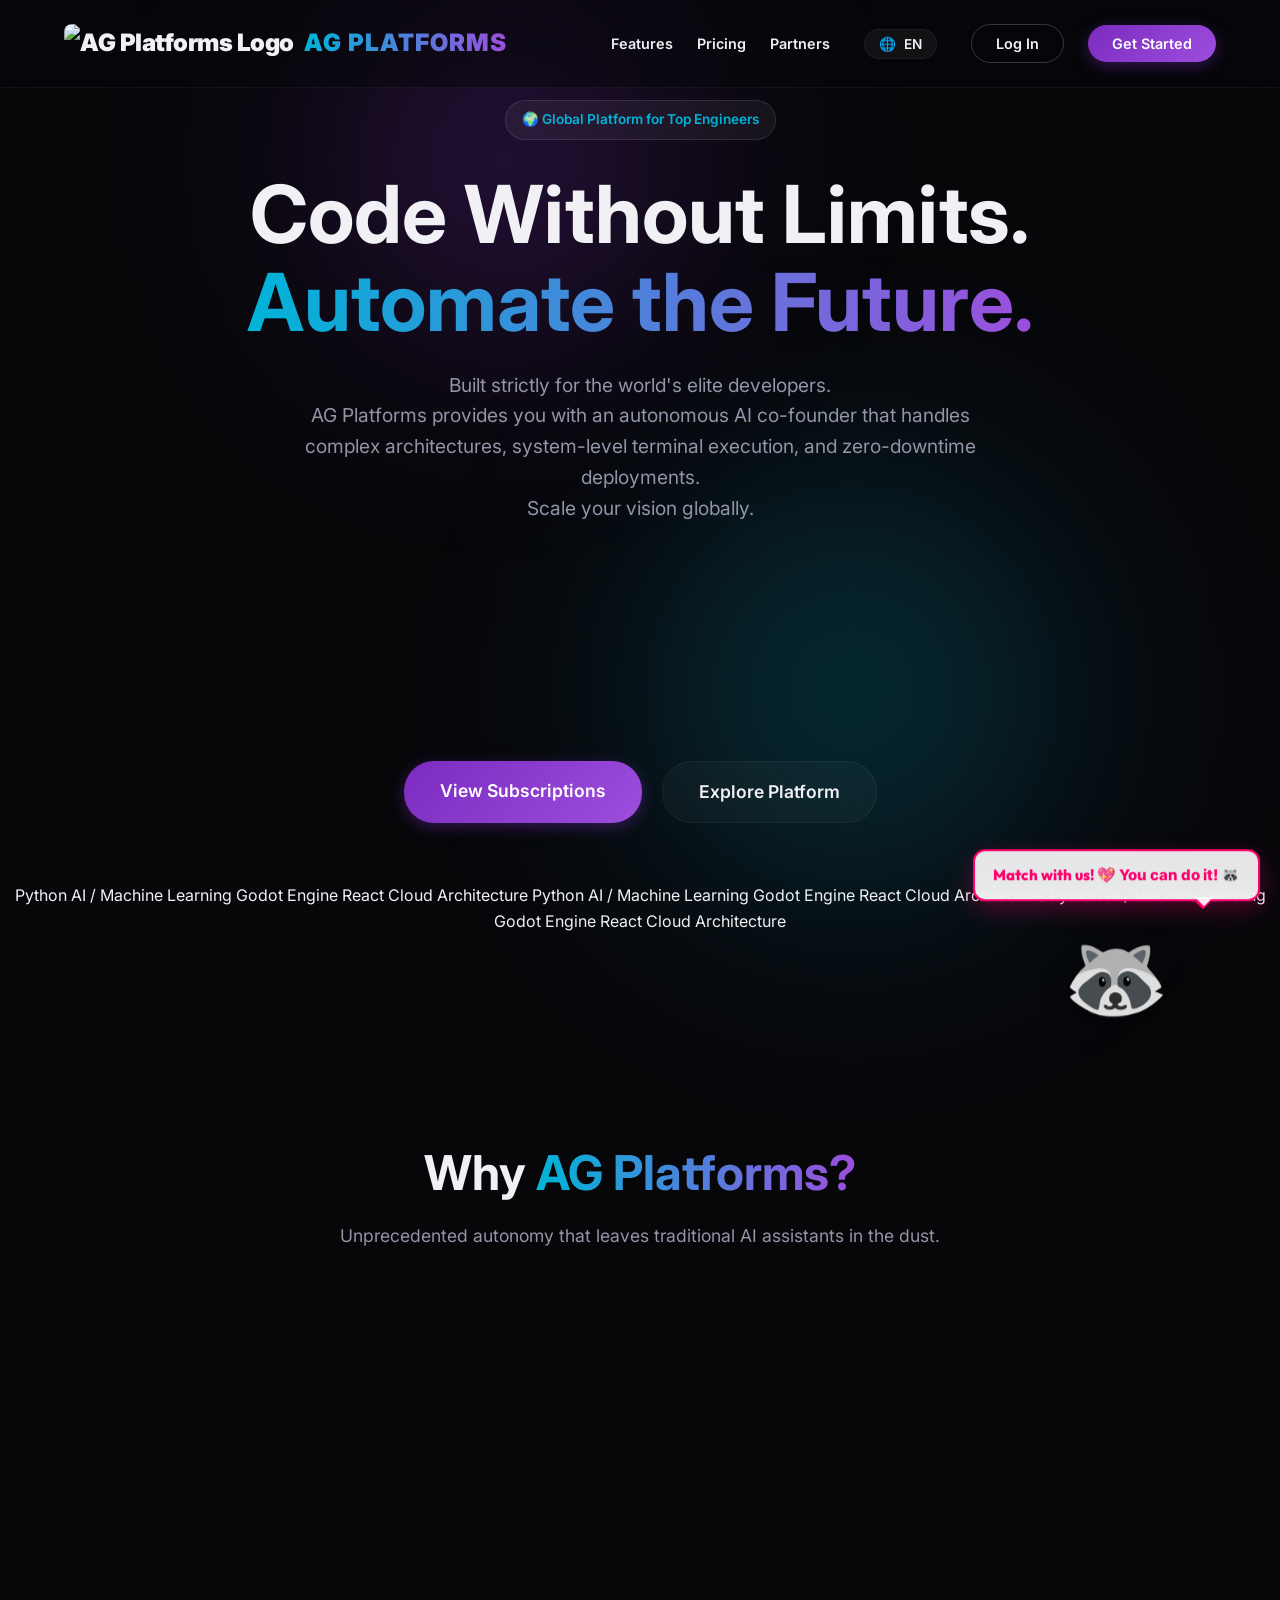
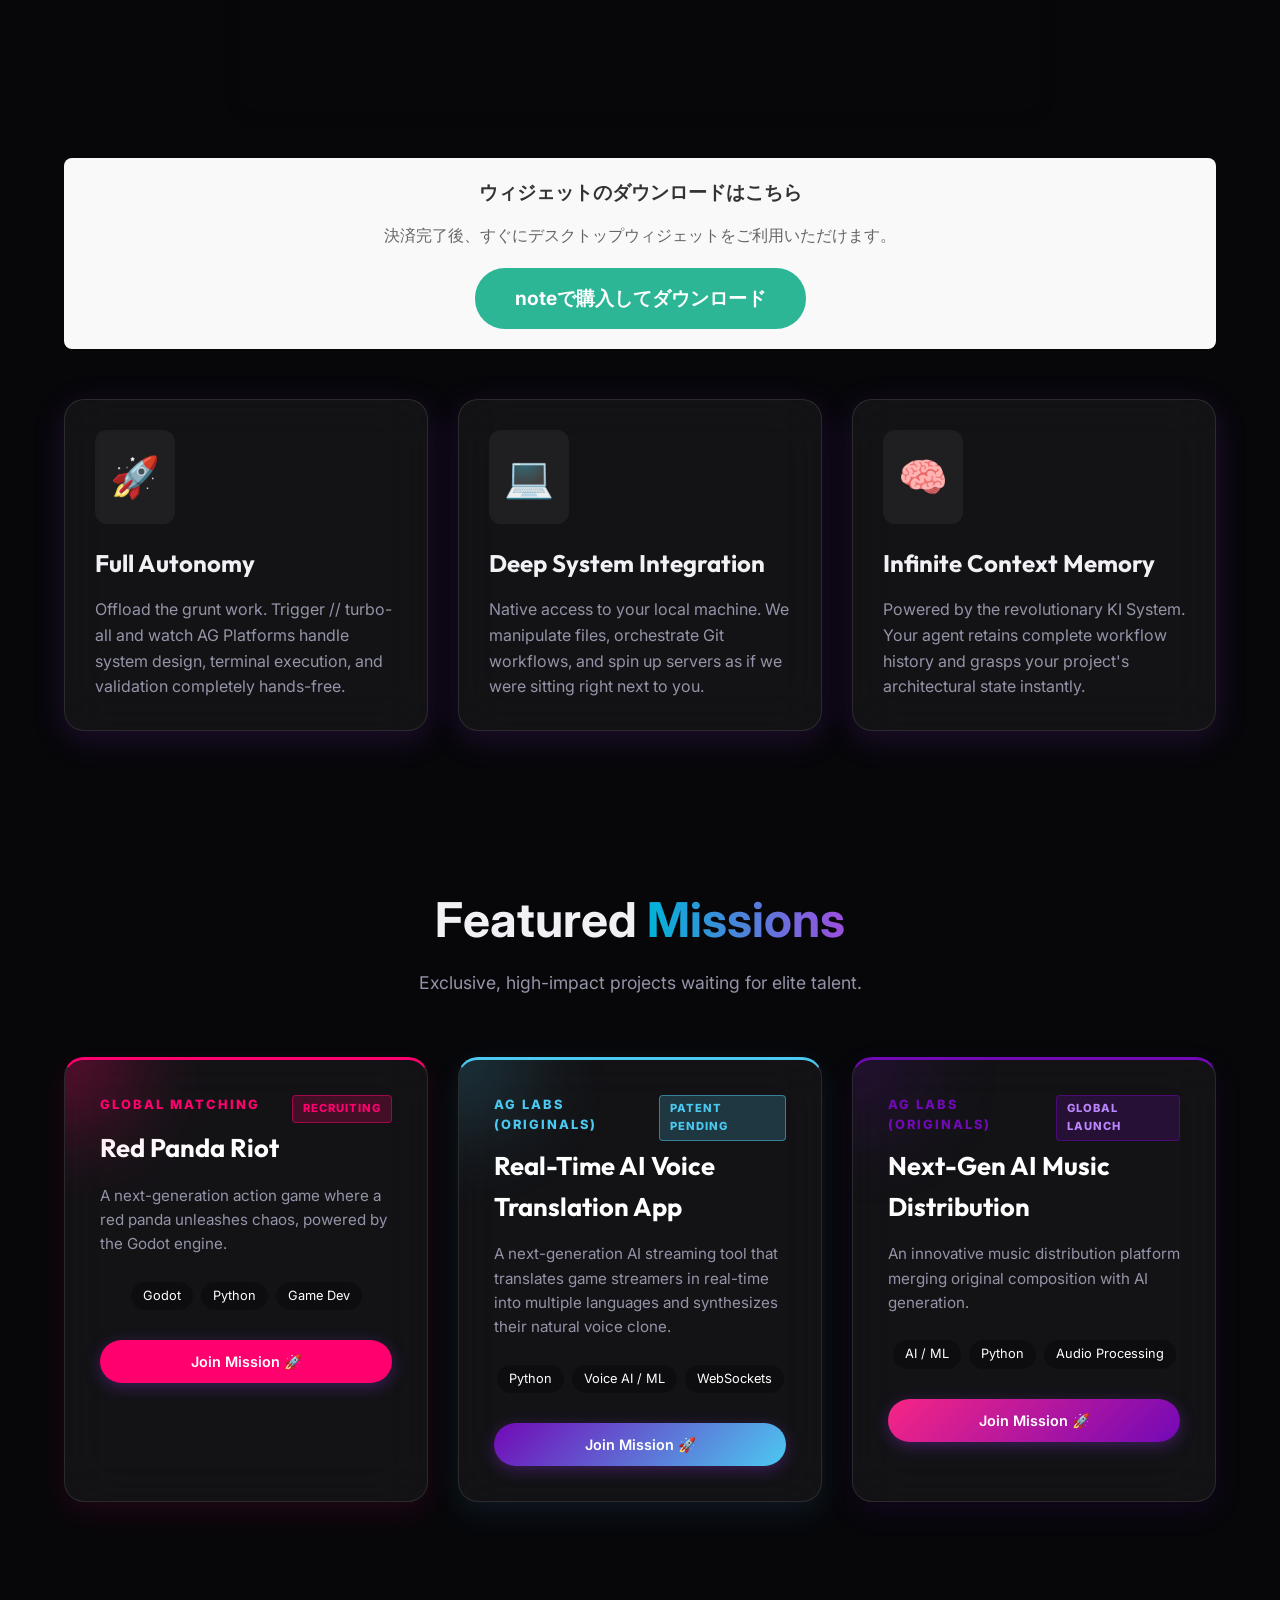
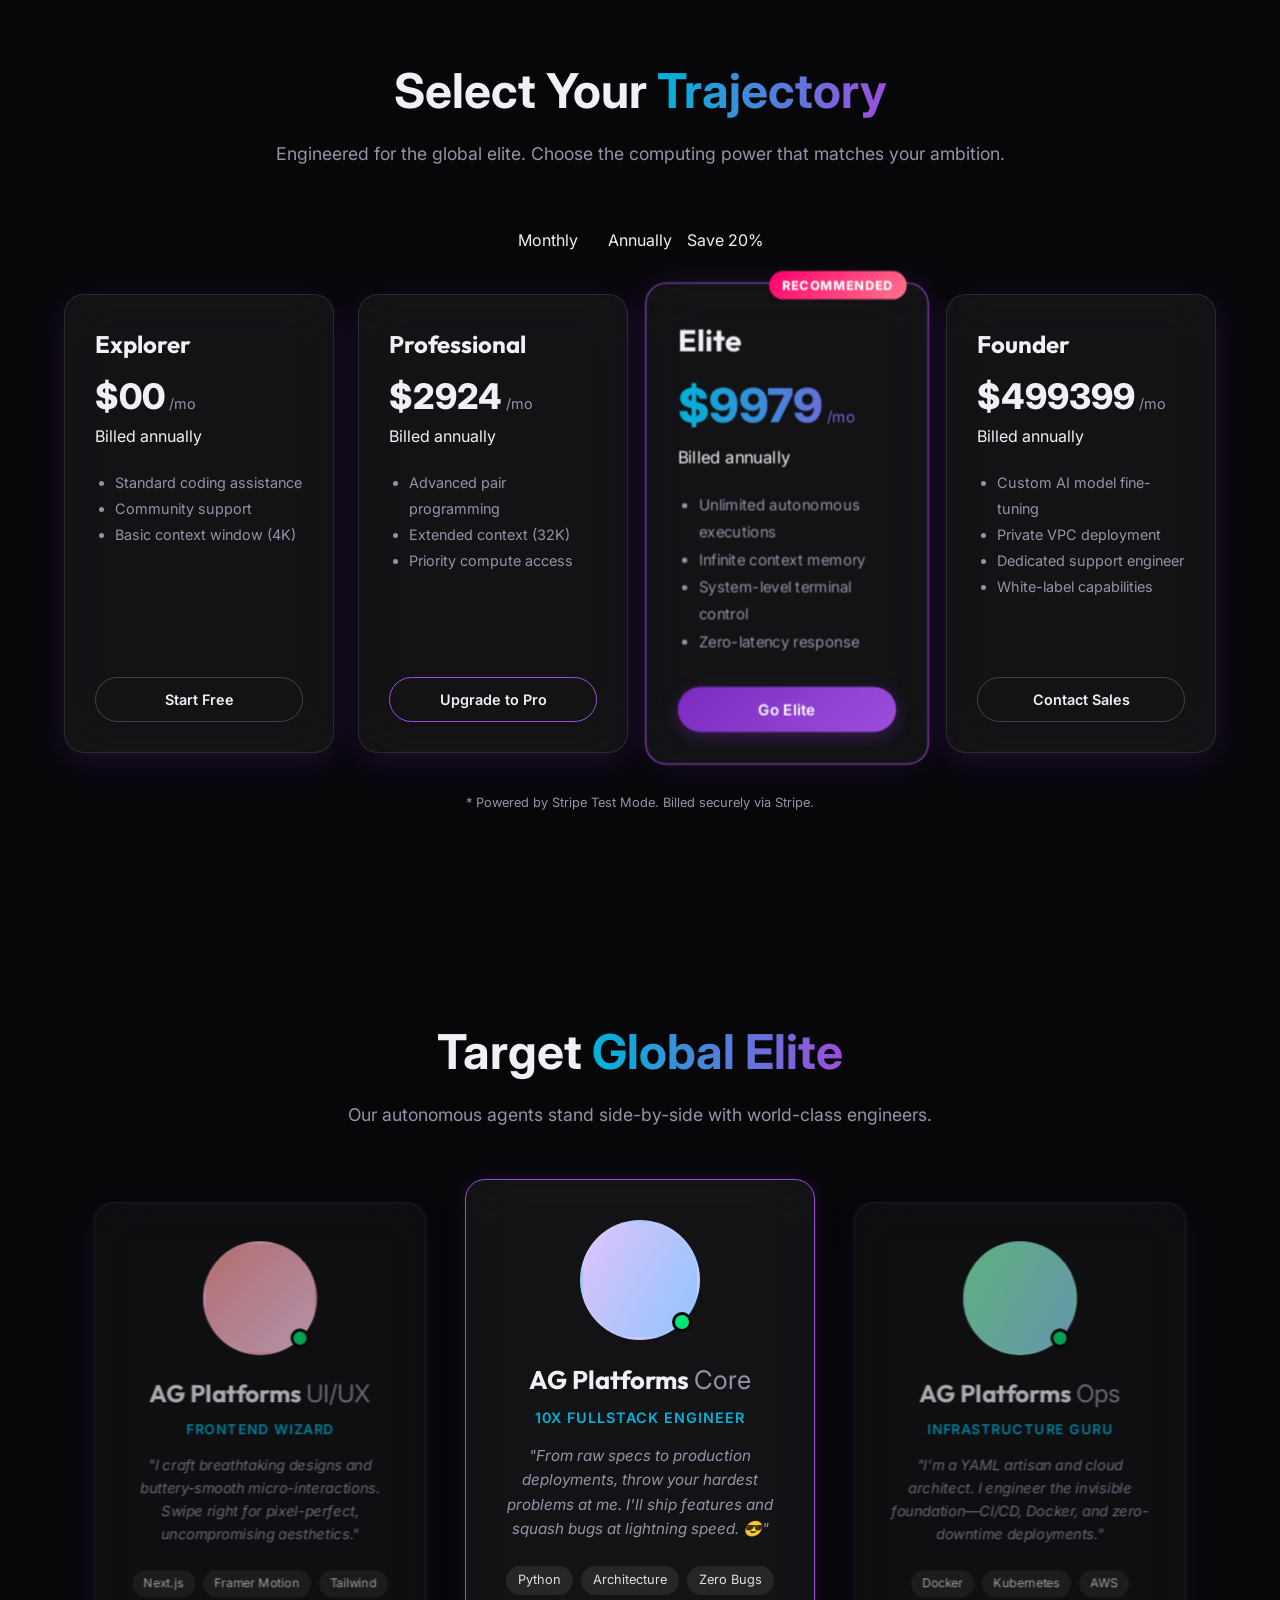
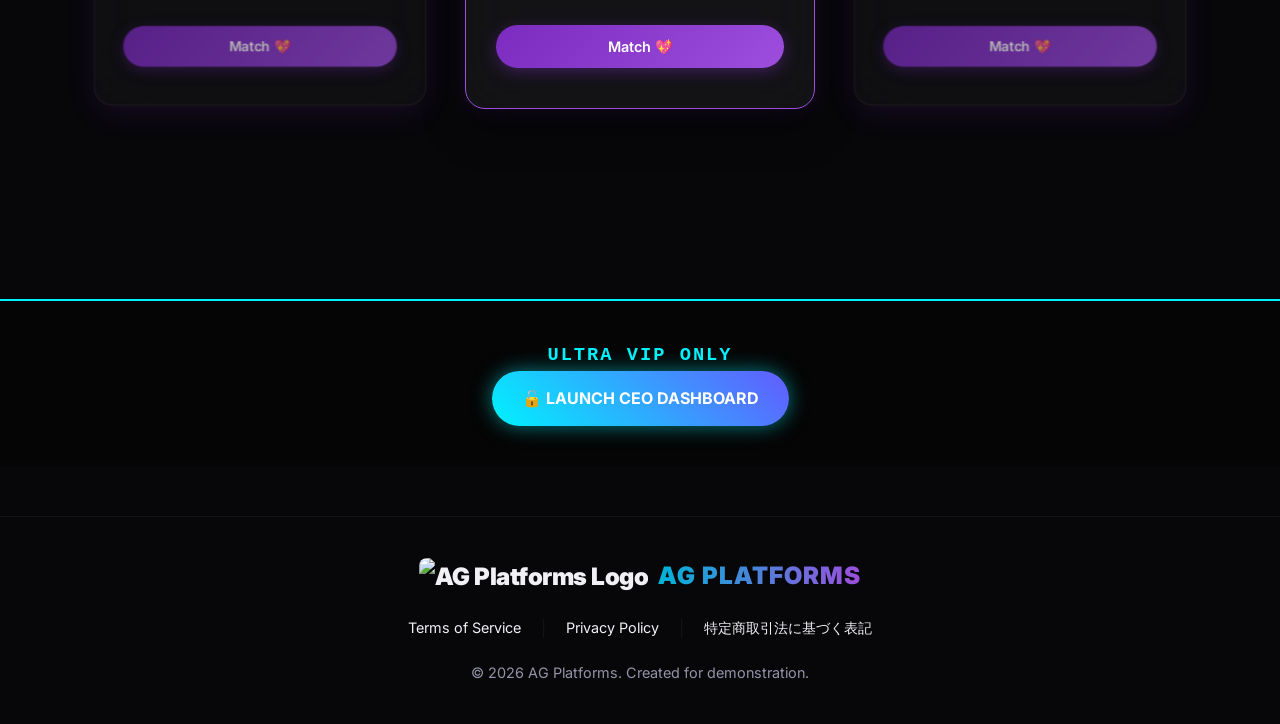
==== commit bbfd7577: "feat: Add Desktop Widget download section to features" ====
--- a/index.html
+++ b/index.html
@@ -54,6 +54,9 @@
                 AG Platforms provides you with an autonomous AI co-founder that handles complex architectures, system-level terminal execution, and zero-downtime deployments.<br>
                 Scale your vision globally.</span>
             </p>
+            <video autoplay loop muted playsinline class="hero-video" style="margin: 20px 0;">
+                <source src="panda_ceo.mp4" type="video/mp4">
+            </video>
             <div class="hero-actions">
                 <a href="#pricing" class="btn btn-primary btn-large" style="text-decoration: none;" data-i18n="hero_btn_1">View Subscriptions</a>
                 <a href="#features" class="btn btn-secondary btn-large" style="text-decoration: none;" data-i18n="hero_btn_2">Explore Platform</a>
@@ -89,6 +92,24 @@
             <p data-i18n="feat_sub">Unprecedented autonomy that leaves traditional AI assistants in the dust.</p>
         </div>
         
+        <!-- ▼ デスクトップウィジェット用 動画＆ダウンロードへの導線 ▼ -->
+        <div style="text-align: center; margin: 40px 0;">
+            <video src="動画生成AIの逃走と捕獲.mp4" autoplay loop muted playsinline 
+                   style="width: 100%; max-width: 800px; border-radius: 12px; box-shadow: 0 4px 15px rgba(0,0,0,0.2);">
+            </video>
+        </div>
+
+        <div style="text-align: center; margin-top: 30px; margin-bottom: 50px; padding: 20px; background-color: #f9f9f9; border-radius: 8px;">
+            <h3 style="margin-bottom: 15px; color: #333;">ウィジェットのダウンロードはこちら</h3>
+            <p style="color: #666; margin-bottom: 20px;">決済完了後、すぐにデスクトップウィジェットをご利用いただけます。</p>
+            
+            <a href="https://note.com/あなたのページURL" 
+               style="display: inline-block; padding: 15px 40px; background-color: #2cb696; color: white; text-decoration: none; border-radius: 30px; font-weight: bold; font-size: 1.2em; transition: 0.3s;">
+               noteで購入してダウンロード
+            </a>
+        </div>
+        <!-- ▲ ここまで ▲ -->
+
         <div class="feature-grid">
             <div class="glass-card feature-card">
                 <div class="feature-icon">🚀</div>
@@ -115,14 +136,15 @@
             <p data-i18n="proj_sub">Exclusive, high-impact projects waiting for elite talent.</p>
         </div>
         
-        <div class="project-cards" style="display: flex; flex-wrap: wrap; gap: 30px; max-width: 1000px; margin: 40px auto 0; justify-content: center;">
-            <!-- Project 1 -->
+        <div class="project-cards" style="display: flex; flex-wrap: wrap; gap: 30px; max-width: 1200px; margin: 40px auto 0; justify-content: center;">
+            <!-- Category: Global Matching -->
             <div class="glass-card project-card" style="flex: 1; min-width: 320px; text-align: left; position: relative; overflow: hidden; padding: 35px; border-top: 3px solid #ff006e; box-shadow: 0 10px 30px rgba(255, 0, 110, 0.1); transition: transform 0.3s cubic-bezier(0.175, 0.885, 0.32, 1.275), box-shadow 0.3s;" onmouseover="this.style.transform='translateY(-10px)'; this.style.boxShadow='0 20px 40px rgba(255,0,110,0.2)';" onmouseout="this.style.transform='translateY(0)'; this.style.boxShadow='0 10px 30px rgba(255, 0, 110, 0.1)';">
                 <div class="project-glow" style="position: absolute; top: -50px; left: -50px; width: 100px; height: 100px; background: #ff006e; filter: blur(50px); opacity: 0.5;"></div>
-                <div style="display: flex; justify-content: space-between; align-items: flex-start; margin-bottom: 15px; position: relative; z-index: 2;">
-                    <h3 style="font-size: 1.6rem; margin: 0; font-family: 'Outfit', sans-serif; color: #fff;" data-i18n="proj1_title">Red Panda Riot</h3>
+                <div style="display: flex; justify-content: space-between; align-items: flex-start; margin-bottom: 5px; position: relative; z-index: 2;">
+                    <div style="font-size: 0.8rem; color: #ff006e; font-weight: 800; letter-spacing: 2px; text-transform: uppercase;" data-i18n="cat_matching">Global Matching</div>
                     <span style="background: rgba(255, 0, 110, 0.2); color: #ff006e; border: 1px solid rgba(255,0,110,0.5); padding: 4px 10px; border-radius: 4px; font-size: 0.7rem; font-weight: 800; letter-spacing: 1px; animation: pulseFloat 3s infinite;" data-i18n="proj_status">RECRUITING</span>
                 </div>
+                <h3 style="font-size: 1.6rem; margin: 5px 0 15px 0; font-family: 'Outfit', sans-serif; color: #fff;" data-i18n="proj1_title">Red Panda Riot</h3>
                 <p style="color: var(--text-muted); line-height: 1.6; margin-bottom: 25px; font-size: 0.95rem; position: relative; z-index: 2;" data-i18n="proj1_desc">A next-generation action game where a red panda unleashes chaos, powered by the Godot engine.</p>
                 <div class="tags" style="margin-bottom: 30px; position: relative; z-index: 2;">
                     <span class="tag" style="border-color: rgba(255, 255, 255, 0.1); background: rgba(0,0,0,0.3); color: #fff;">Godot</span>
@@ -132,20 +154,38 @@
                 <a href="#pricing" class="btn btn-primary w-100" style="text-decoration: none; text-align: center; display: block; box-sizing: border-box; background: linear-gradient(135deg, #ff006e, var(--accent)); transition: all 0.3s; position: relative; z-index: 2;" onmouseover="this.style.boxShadow='0 0 20px rgba(255,0,110,0.6)'" onmouseout="this.style.boxShadow='none'" data-i18n="proj_btn">Join Mission 🚀</a>
             </div>
 
-            <!-- Project 2 -->
-            <div class="glass-card project-card" style="flex: 1; min-width: 320px; text-align: left; position: relative; overflow: hidden; padding: 35px; border-top: 3px solid #3a0ca3; box-shadow: 0 10px 30px rgba(58, 12, 163, 0.2); transition: transform 0.3s cubic-bezier(0.175, 0.885, 0.32, 1.275), box-shadow 0.3s;" onmouseover="this.style.transform='translateY(-10px)'; this.style.boxShadow='0 20px 40px rgba(58,12,163,0.3)';" onmouseout="this.style.transform='translateY(0)'; this.style.boxShadow='0 10px 30px rgba(58, 12, 163, 0.2)';">
+            <!-- Category: AG Labs -->
+            <div class="glass-card project-card" style="flex: 1; min-width: 320px; text-align: left; position: relative; overflow: hidden; padding: 35px; border-top: 3px solid #4cc9f0; box-shadow: 0 10px 30px rgba(76, 201, 240, 0.1); transition: transform 0.3s cubic-bezier(0.175, 0.885, 0.32, 1.275), box-shadow 0.3s;" onmouseover="this.style.transform='translateY(-10px)'; this.style.boxShadow='0 20px 40px rgba(76,201,240,0.3)';" onmouseout="this.style.transform='translateY(0)'; this.style.boxShadow='0 10px 30px rgba(76, 201, 240, 0.1)';">
                 <div class="project-glow" style="position: absolute; top: -50px; left: -50px; width: 100px; height: 100px; background: #4cc9f0; filter: blur(50px); opacity: 0.3;"></div>
-                <div style="display: flex; justify-content: space-between; align-items: flex-start; margin-bottom: 15px; position: relative; z-index: 2;">
-                    <h3 style="font-size: 1.6rem; margin: 0; font-family: 'Outfit', sans-serif; color: #fff;" data-i18n="proj2_title">Next-Gen AI Music</h3>
-                    <span style="background: rgba(76, 201, 240, 0.2); color: #4cc9f0; border: 1px solid rgba(76,201,240,0.5); padding: 4px 10px; border-radius: 4px; font-size: 0.7rem; font-weight: 800; letter-spacing: 1px; animation: pulseFloat 3s infinite 1.5s;" data-i18n="proj_status">RECRUITING</span>
-                </div>
-                <p style="color: var(--text-muted); line-height: 1.6; margin-bottom: 25px; font-size: 0.95rem; position: relative; z-index: 2;" data-i18n="proj2_desc">An innovative music distribution platform merging original composition with AI generation.</p>
+                <div style="display: flex; justify-content: space-between; align-items: flex-start; margin-bottom: 5px; position: relative; z-index: 2;">
+                    <div style="font-size: 0.8rem; color: #4cc9f0; font-weight: 800; letter-spacing: 2px; text-transform: uppercase;" data-i18n="cat_labs">AG Labs (Originals)</div>
+                    <span style="background: rgba(76, 201, 240, 0.2); color: #4cc9f0; border: 1px solid rgba(76,201,240,0.5); padding: 4px 10px; border-radius: 4px; font-size: 0.7rem; font-weight: 800; letter-spacing: 1px; animation: pulseFloat 3s infinite 1.5s;" data-i18n="tag_patent">PATENT PENDING</span>
+                </div>
+                <h3 style="font-size: 1.6rem; margin: 5px 0 15px 0; font-family: 'Outfit', sans-serif; color: #fff;" data-i18n="proj2_title">Real-Time AI Voice Translation App</h3>
+                <p style="color: var(--text-muted); line-height: 1.6; margin-bottom: 25px; font-size: 0.95rem; position: relative; z-index: 2;" data-i18n="proj2_desc">A next-generation AI streaming tool that translates game streamers in real-time into multiple languages and synthesizes their natural voice clone.</p>
                 <div class="tags" style="margin-bottom: 30px; position: relative; z-index: 2;">
                     <span class="tag" style="border-color: rgba(255, 255, 255, 0.1); background: rgba(0,0,0,0.3); color: #fff;">Python</span>
                     <span class="tag" style="border-color: rgba(255, 255, 255, 0.1); background: rgba(0,0,0,0.3); color: #fff;">Voice AI / ML</span>
                     <span class="tag" style="border-color: rgba(255, 255, 255, 0.1); background: rgba(0,0,0,0.3); color: #fff;">WebSockets</span>
                 </div>
                 <a href="#pricing" class="btn btn-primary w-100" style="text-decoration: none; text-align: center; display: block; box-sizing: border-box; background: linear-gradient(135deg, #7209b7, #4cc9f0); transition: all 0.3s; position: relative; z-index: 2;" onmouseover="this.style.boxShadow='0 0 20px rgba(76,201,240,0.6)'" onmouseout="this.style.boxShadow='none'" data-i18n="proj_btn">Join Mission 🚀</a>
+            </div>
+
+            <!-- Category: AG Labs (Music Distribution) -->
+            <div class="glass-card project-card" style="flex: 1; min-width: 320px; text-align: left; position: relative; overflow: hidden; padding: 35px; border-top: 3px solid #7209b7; box-shadow: 0 10px 30px rgba(114, 9, 183, 0.1); transition: transform 0.3s cubic-bezier(0.175, 0.885, 0.32, 1.275), box-shadow 0.3s;" onmouseover="this.style.transform='translateY(-10px)'; this.style.boxShadow='0 20px 40px rgba(114,9,183,0.3)';" onmouseout="this.style.transform='translateY(0)'; this.style.boxShadow='0 10px 30px rgba(114, 9, 183, 0.1)';">
+                <div class="project-glow" style="position: absolute; top: -50px; left: -50px; width: 100px; height: 100px; background: #7209b7; filter: blur(50px); opacity: 0.3;"></div>
+                <div style="display: flex; justify-content: space-between; align-items: flex-start; margin-bottom: 5px; position: relative; z-index: 2;">
+                    <div style="font-size: 0.8rem; color: #7209b7; font-weight: 800; letter-spacing: 2px; text-transform: uppercase;" data-i18n="cat_labs">AG Labs (Originals)</div>
+                    <span style="background: rgba(114, 9, 183, 0.2); color: #bb86fc; border: 1px solid rgba(114,9,183,0.5); padding: 4px 10px; border-radius: 4px; font-size: 0.7rem; font-weight: 800; letter-spacing: 1px; animation: pulseFloat 3s infinite 2.5s;" data-i18n="tag_launch">GLOBAL LAUNCH</span>
+                </div>
+                <h3 style="font-size: 1.6rem; margin: 5px 0 15px 0; font-family: 'Outfit', sans-serif; color: #fff;" data-i18n="proj3_title">Next-Gen AI Music Distribution</h3>
+                <p style="color: var(--text-muted); line-height: 1.6; margin-bottom: 25px; font-size: 0.95rem; position: relative; z-index: 2;" data-i18n="proj3_desc">An innovative music distribution platform merging original composition with AI generation.</p>
+                <div class="tags" style="margin-bottom: 30px; position: relative; z-index: 2;">
+                    <span class="tag" style="border-color: rgba(255, 255, 255, 0.1); background: rgba(0,0,0,0.3); color: #fff;">AI / ML</span>
+                    <span class="tag" style="border-color: rgba(255, 255, 255, 0.1); background: rgba(0,0,0,0.3); color: #fff;">Python</span>
+                    <span class="tag" style="border-color: rgba(255, 255, 255, 0.1); background: rgba(0,0,0,0.3); color: #fff;">Audio Processing</span>
+                </div>
+                <a href="#pricing" class="btn btn-primary w-100" style="text-decoration: none; text-align: center; display: block; box-sizing: border-box; background: linear-gradient(135deg, #f72585, #7209b7); transition: all 0.3s; position: relative; z-index: 2;" onmouseover="this.style.boxShadow='0 0 20px rgba(114,9,183,0.6)'" onmouseout="this.style.boxShadow='none'" data-i18n="proj_btn">Join Mission 🚀</a>
             </div>
         </div>
     </section>
@@ -284,6 +324,14 @@
             </div>
         </div>
     </section>
+
+    <!-- マッチングLPのどこか（一番下など）にこっそり追加するVIPボタン -->
+    <div style="text-align: center; margin-top: 80px; padding: 40px; background: #050505; border-top: 2px solid #00f2fe;">
+        <h3 style="color: #00f2fe; font-family: 'Courier New', monospace; letter-spacing: 2px;">ULTRA VIP ONLY</h3>
+        <a href="payment.html" style="display: inline-block; padding: 15px 30px; background: linear-gradient(45deg, #00f2fe, #635bff); color: white; font-weight: bold; text-decoration: none; border-radius: 50px; box-shadow: 0 0 20px rgba(0,242,254,0.5);">
+            🔓 LAUNCH CEO DASHBOARD
+        </a>
+    </div>
 
     <footer class="footer">
         <div class="logo" style="margin-bottom: 20px; display: flex; align-items: center; justify-content: center; gap: 10px;">
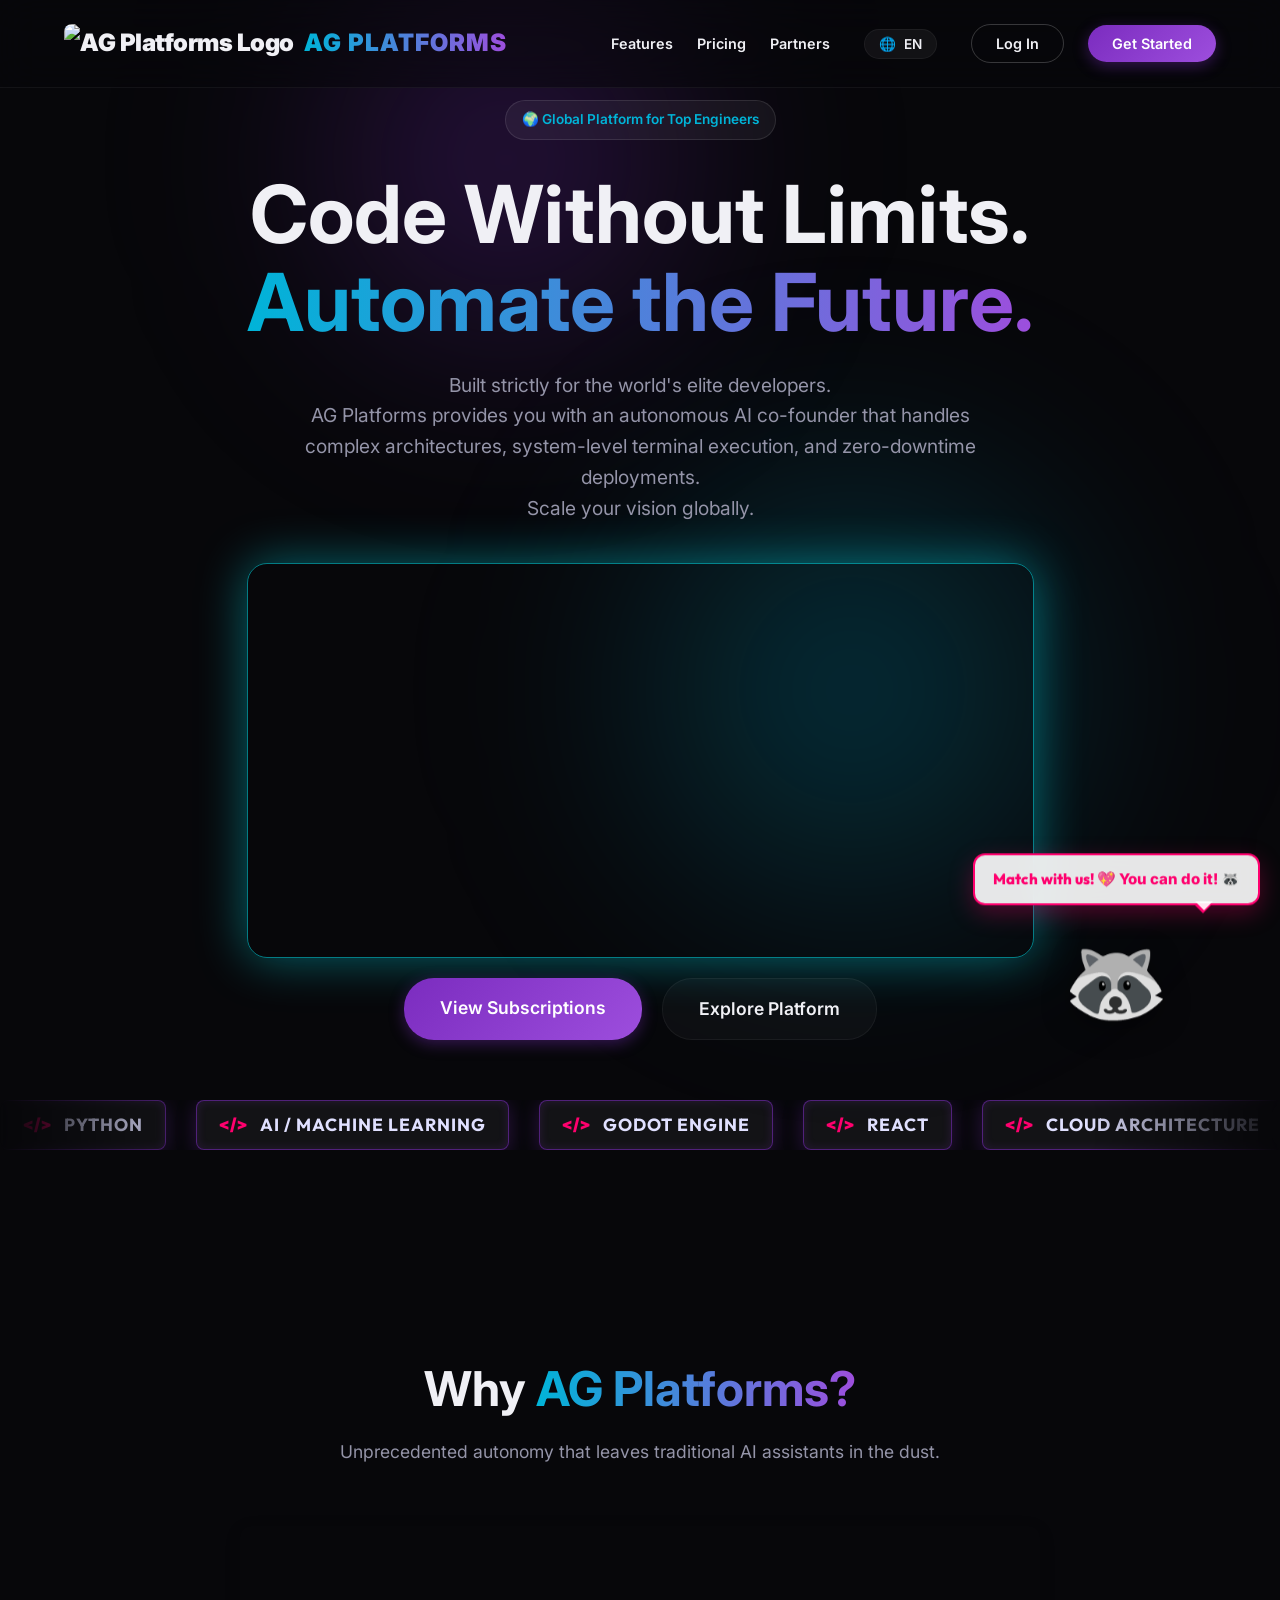
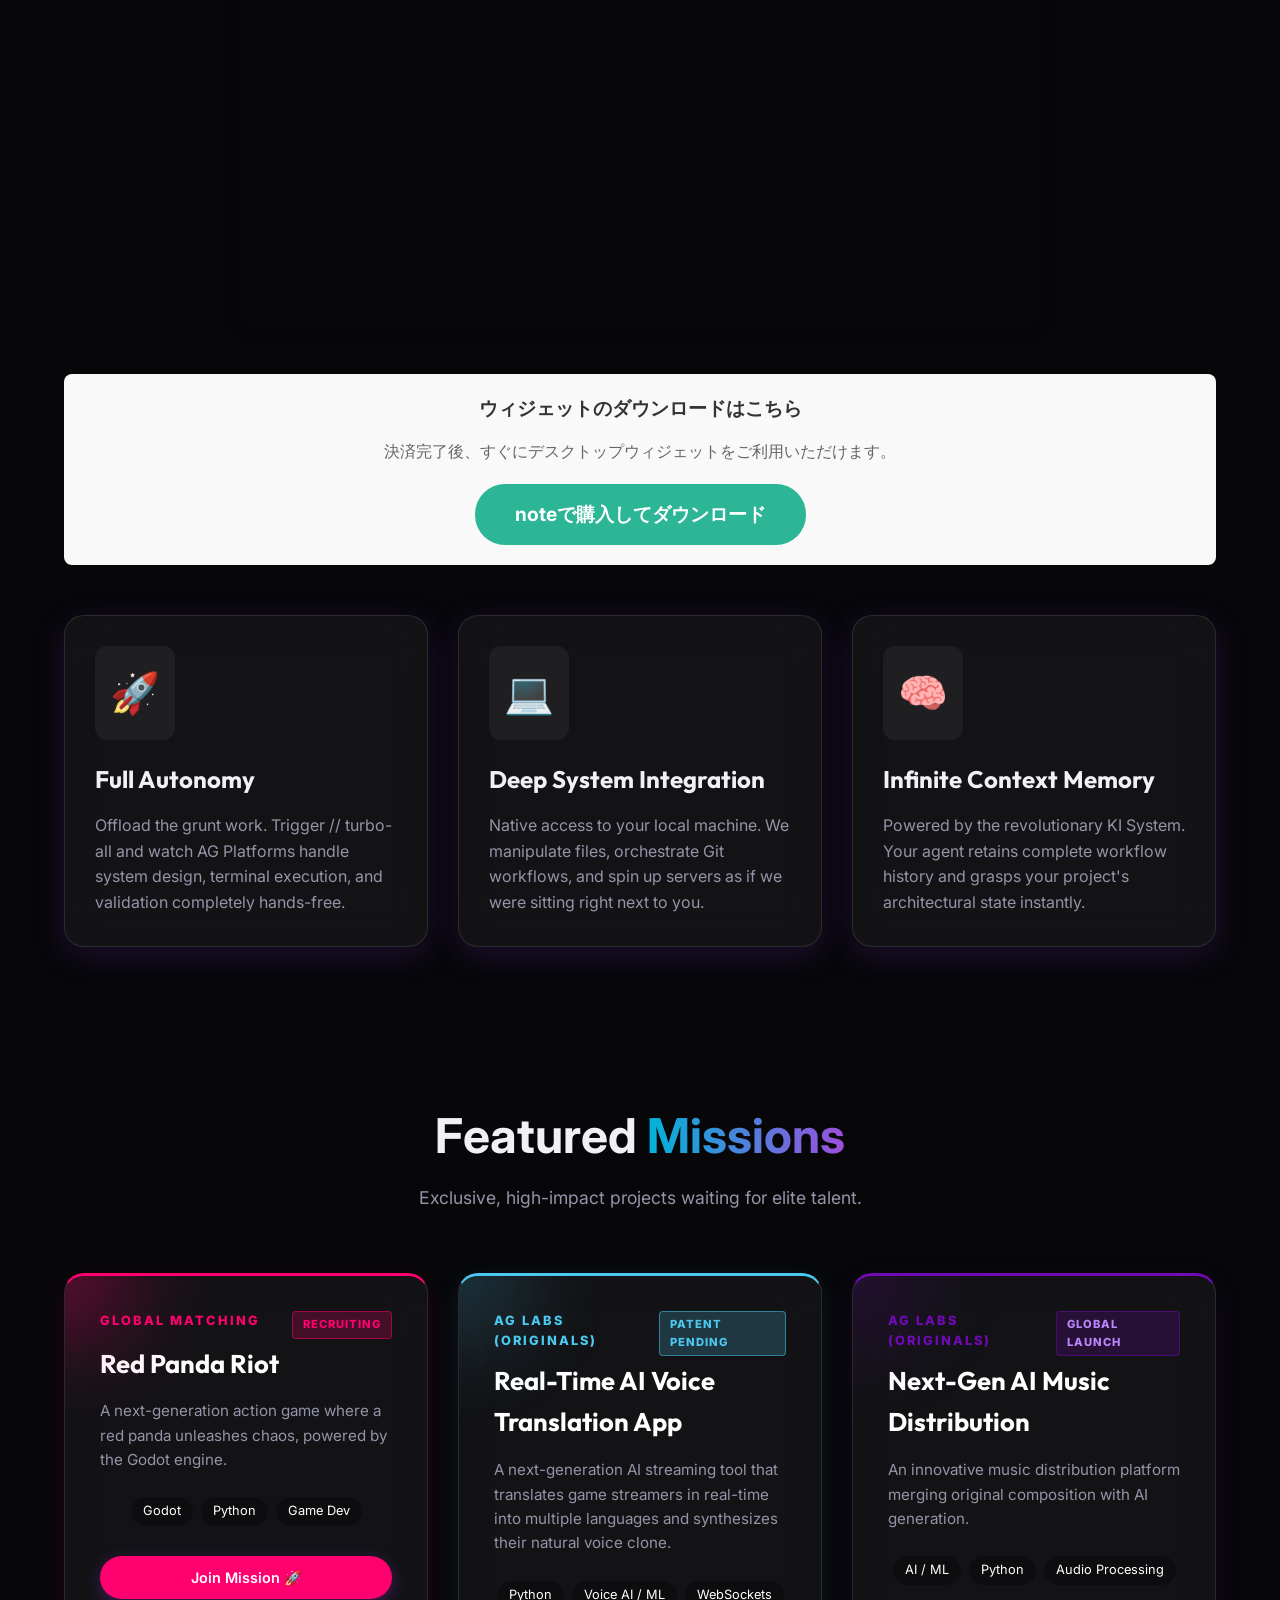
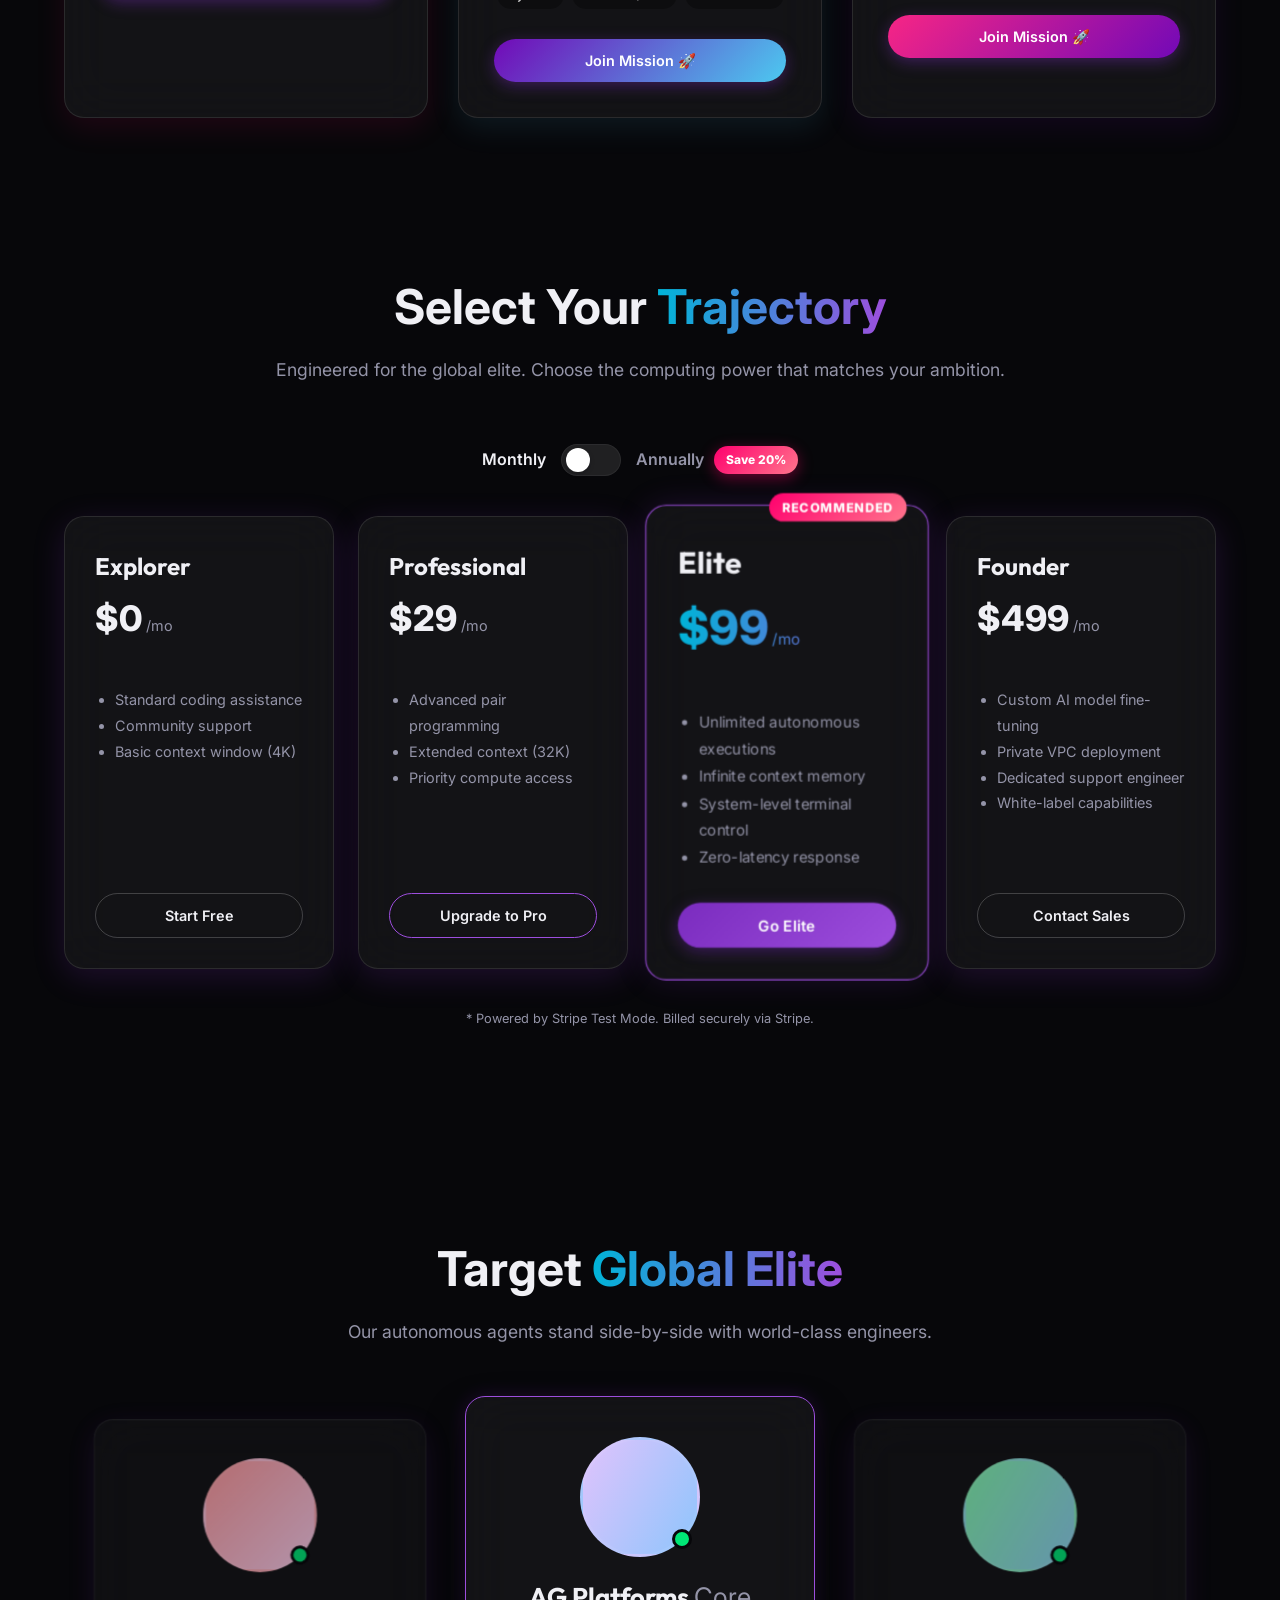
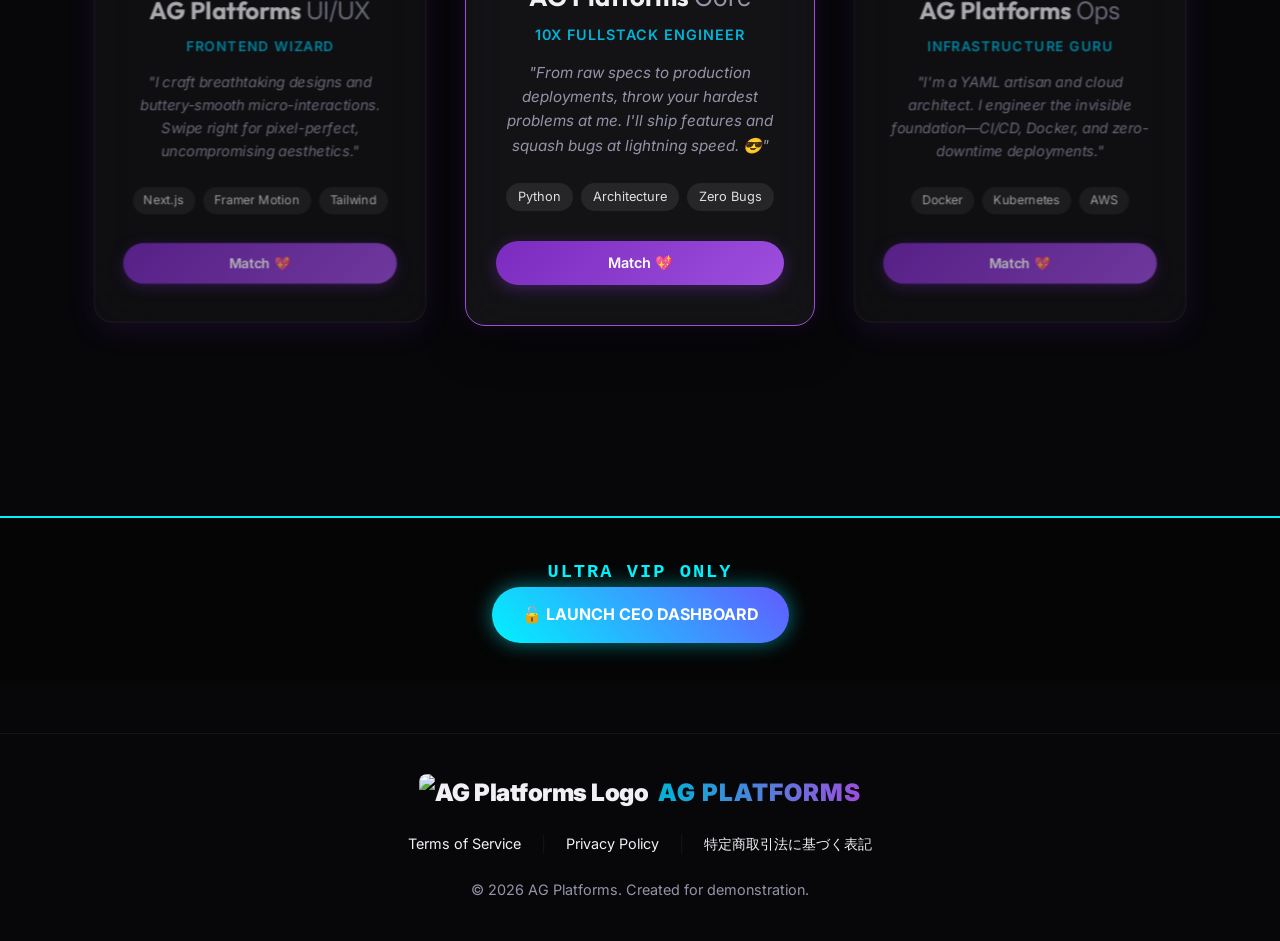
==== commit 185b84f4: "CEO Update: 2026-03-22 21:07:32 (Cyber Panda LP Deployed!)" ====
--- a/index.html
+++ b/index.html
@@ -103,7 +103,7 @@
             <h3 style="margin-bottom: 15px; color: #333;">ウィジェットのダウンロードはこちら</h3>
             <p style="color: #666; margin-bottom: 20px;">決済完了後、すぐにデスクトップウィジェットをご利用いただけます。</p>
             
-            <a href="https://note.com/あなたのページURL" 
+            <a href="https://note.com/kk310/n/n35598429e5dc" 
                style="display: inline-block; padding: 15px 40px; background-color: #2cb696; color: white; text-decoration: none; border-radius: 30px; font-weight: bold; font-size: 1.2em; transition: 0.3s;">
                noteで購入してダウンロード
             </a>
--- a/style.css
+++ b/style.css
@@ -427,6 +427,73 @@
     font-size: 0.9rem;
 }
 
+/* Pricing Toggle */
+.pricing-toggle-wrap { margin-bottom: 10px; }
+.toggle-label { font-size: 1rem; font-weight: 600; color: var(--text-muted); transition: color 0.3s; cursor: pointer; }
+.toggle-label.active { color: var(--text-color); }
+.toggle-switch { width: 60px; height: 32px; background: rgba(255, 255, 255, 0.1); border-radius: 30px; position: relative; cursor: pointer; border: 1px solid var(--glass-border); transition: background 0.3s; }
+.toggle-switch.active { background: linear-gradient(135deg, var(--secondary), var(--primary-light)); border-color: transparent; }
+.toggle-knob { width: 24px; height: 24px; background: white; border-radius: 50%; position: absolute; top: 3px; left: 4px; transition: transform 0.3s cubic-bezier(0.25, 0.8, 0.25, 1); box-shadow: 0 2px 5px rgba(0,0,0,0.2); }
+.toggle-switch.active .toggle-knob { transform: translateX(26px); }
+.save-badge { background: linear-gradient(135deg, var(--accent), #ff758c); color: white; padding: 4px 12px; border-radius: 20px; font-size: 0.75rem; font-weight: 800; margin-left: -5px; box-shadow: 0 4px 15px rgba(255,0,110,0.4); animation: pulseFloat 2s infinite; }
+
+/* Pricing Values */
+.price-monthly { display: inline; }
+.price-annually { display: none; }
+.annual-label { font-size: 0.85rem; min-height: 20px; line-height: 20px; opacity: 0; color: var(--primary-light) !important; font-weight: 600; transition: opacity 0.3s ease-in-out; }
+
+#pricing-grid.is-annual .price-monthly { display: none; }
+#pricing-grid.is-annual .price-annually { display: inline; }
+#pricing-grid.is-annual .annual-label { opacity: 1 !important; }
+
+/* Skill Tags Marquee */
+.skill-marquee-wrapper {
+    -webkit-mask-image: linear-gradient(to right, transparent, black 15%, black 85%, transparent);
+    mask-image: linear-gradient(to right, transparent, black 15%, black 85%, transparent);
+}
+.skill-marquee {
+    display: flex;
+    gap: 30px;
+    width: max-content;
+    animation: marquee 25s linear infinite;
+}
+.skill-tag {
+    background: rgba(255, 255, 255, 0.05);
+    border: 1px solid rgba(123, 44, 191, 0.6);
+    color: #e0e0ff;
+    padding: 10px 22px;
+    border-radius: 8px;
+    font-family: 'Outfit', sans-serif;
+    font-size: 1.1rem;
+    font-weight: 700;
+    letter-spacing: 1px;
+    text-transform: uppercase;
+    backdrop-filter: blur(12px);
+    box-shadow: 0 4px 20px rgba(123, 44, 191, 0.3), inset 0 0 10px rgba(123, 44, 191, 0.2);
+    display: inline-flex;
+    align-items: center;
+    justify-content: center;
+    white-space: nowrap;
+    transition: all 0.3s ease;
+}
+.skill-tag:hover {
+    background: rgba(123, 44, 191, 0.2);
+    border-color: #ff006e;
+    box-shadow: 0 4px 25px rgba(255, 0, 110, 0.5), inset 0 0 15px rgba(255, 0, 110, 0.3);
+    color: #fff;
+    transform: translateY(-2px);
+}
+.skill-tag::before {
+    content: '</>';
+    margin-right: 12px;
+    color: var(--accent);
+    font-weight: 900;
+}
+@keyframes marquee {
+    from { transform: translateX(0); }
+    to { transform: translateX(calc(-33.333% - 10px)); }
+}
+
 /* Animations */
 @keyframes fadeInUp {
     from { opacity: 0; transform: translateY(30px); }
@@ -465,3 +532,44 @@
     .hero-actions { flex-direction: column; }
     .nav-links { display: none; }
 }
+
+/* 動画スタイル追加 */
+.hero-video {
+    width: 100%;
+    max-width: 900px;
+    border-radius: 20px;
+    box-shadow: 0 0 50px rgba(0, 242, 254, 0.4);
+    border: 1px solid rgba(0, 242, 254, 0.5);
+    display: block;
+    margin: 40px auto;
+}
+
+/* =========================================
+   📱 ここから下は「スマホ（画面幅768px以下）」の時だけ発動する魔法！
+   ========================================= */
+@media screen and (max-width: 768px) {
+    /* 1. 横並びの要素を「縦並び」にして見やすくする */
+    .features-container, .flex-container, section {
+        flex-direction: column !important;
+        padding: 15px !important;
+    }
+    
+    /* 2. 動画や画像が画面の外にはみ出さないように強制ストップ */
+    video, img {
+        width: 100% !important;
+        max-width: 100% !important;
+        height: auto !important;
+    }
+    
+    /* 3. ボタンをスマホの指で押しやすいように横幅いっぱいに広げる */
+    a[href*="note.com"] {
+        display: block !important;
+        width: 90% !important;
+        margin: 20px auto !important;
+        box-sizing: border-box !important;
+    }
+    
+    /* 4. タイトルの文字サイズをスマホに合わせて調整 */
+    h1 { font-size: 1.8em !important; }
+    h2 { font-size: 1.5em !important; }
+}
